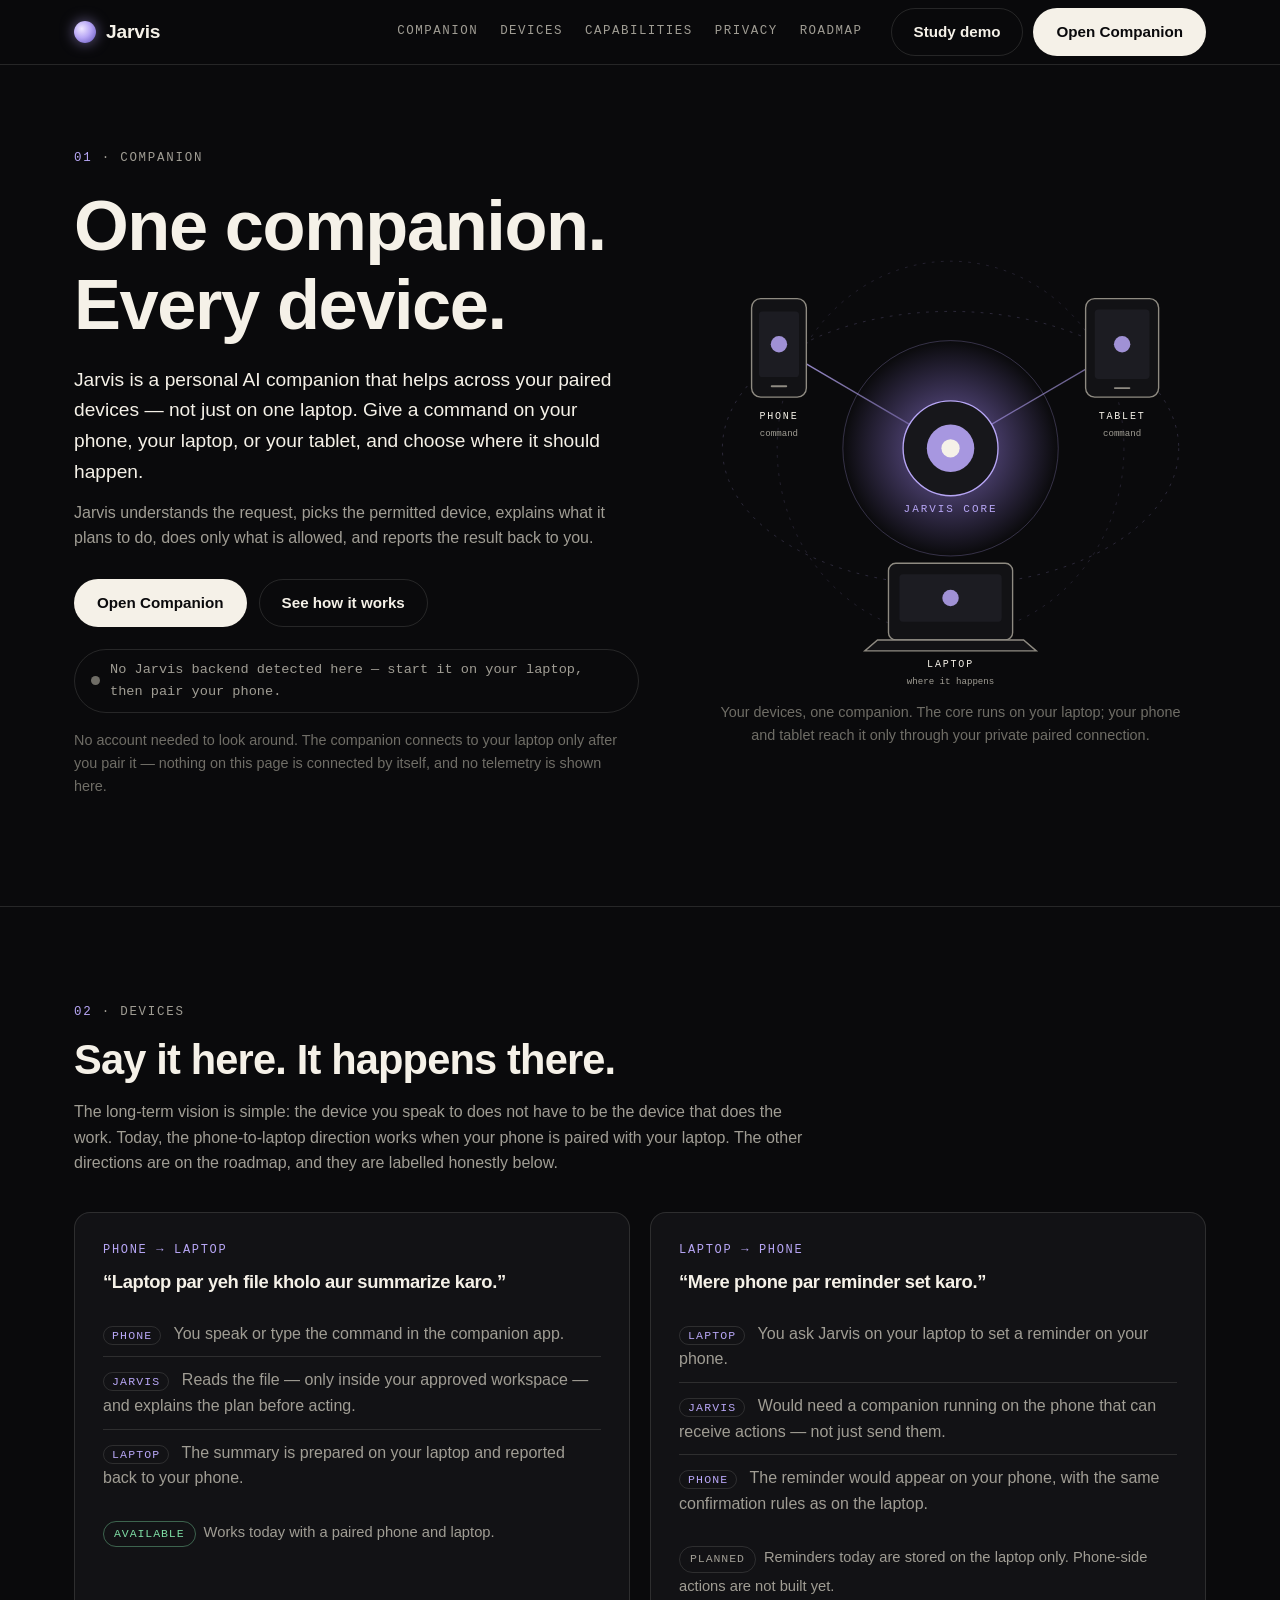
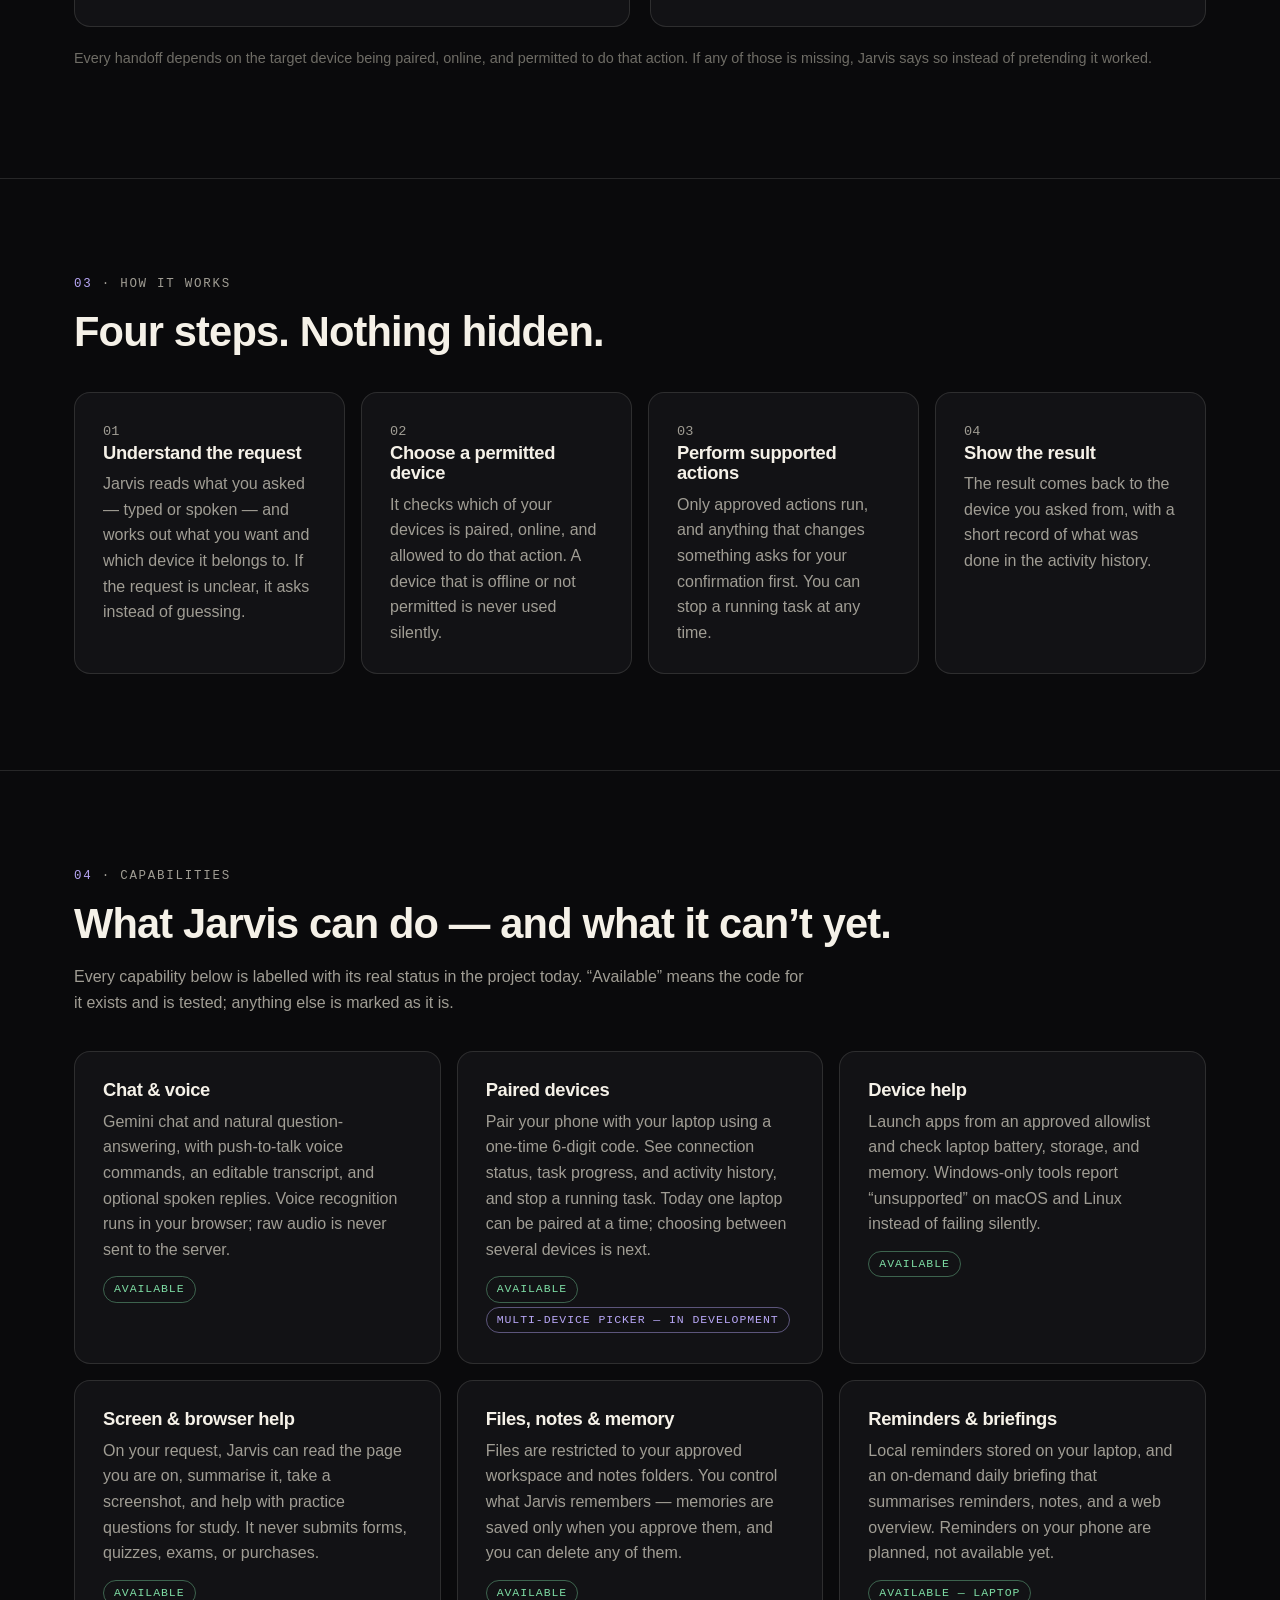
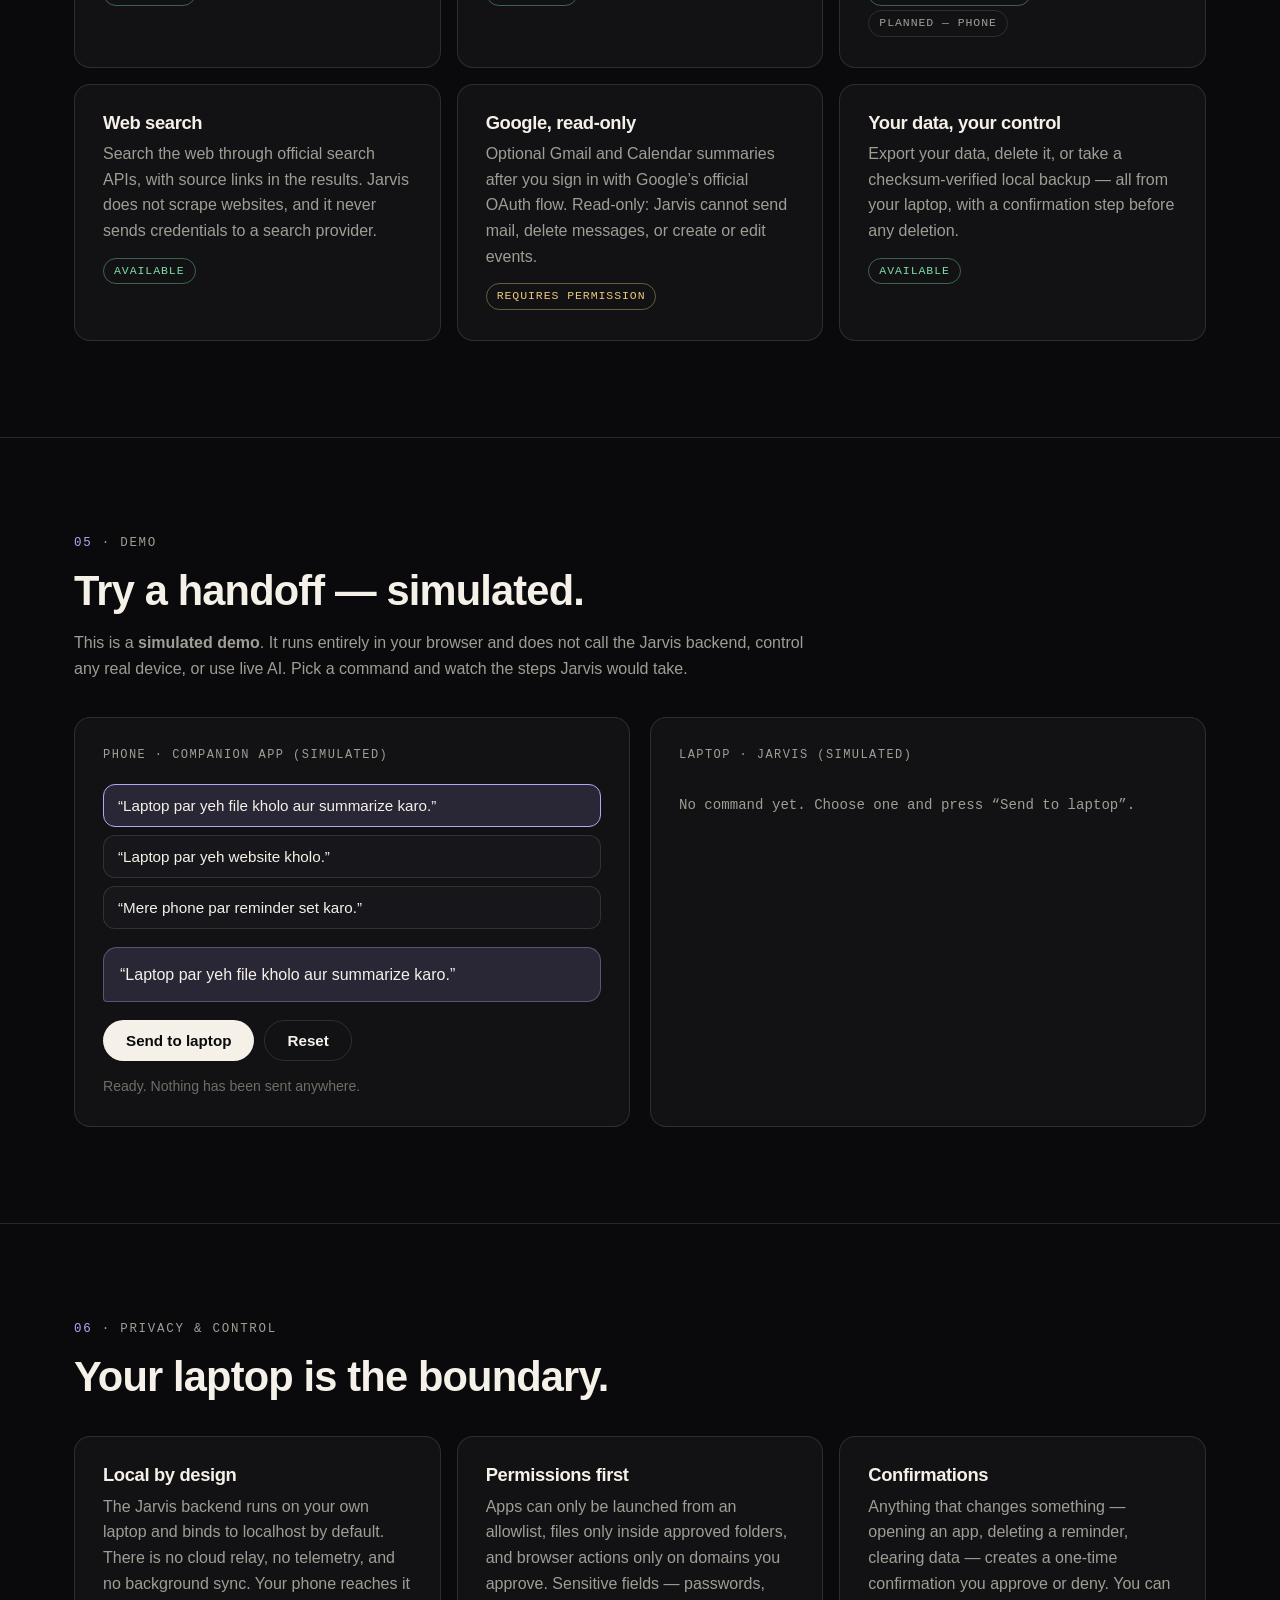
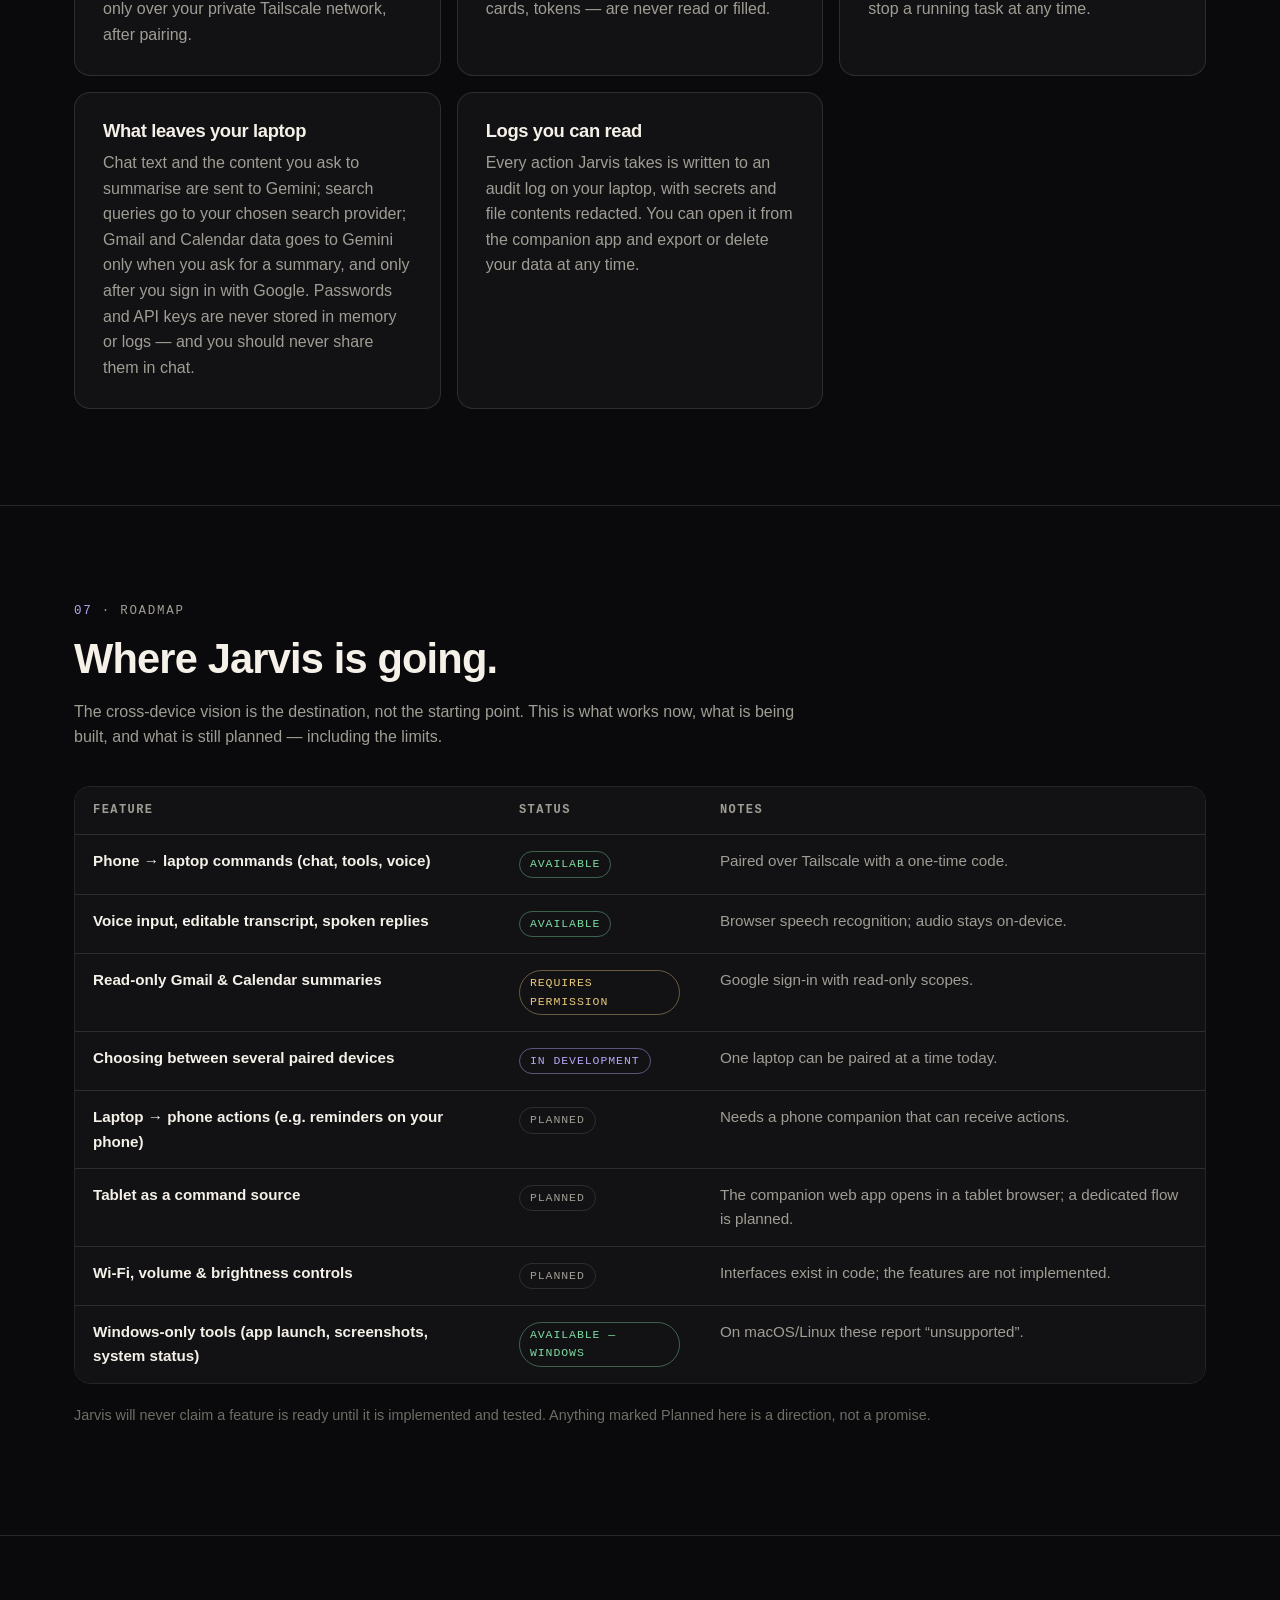
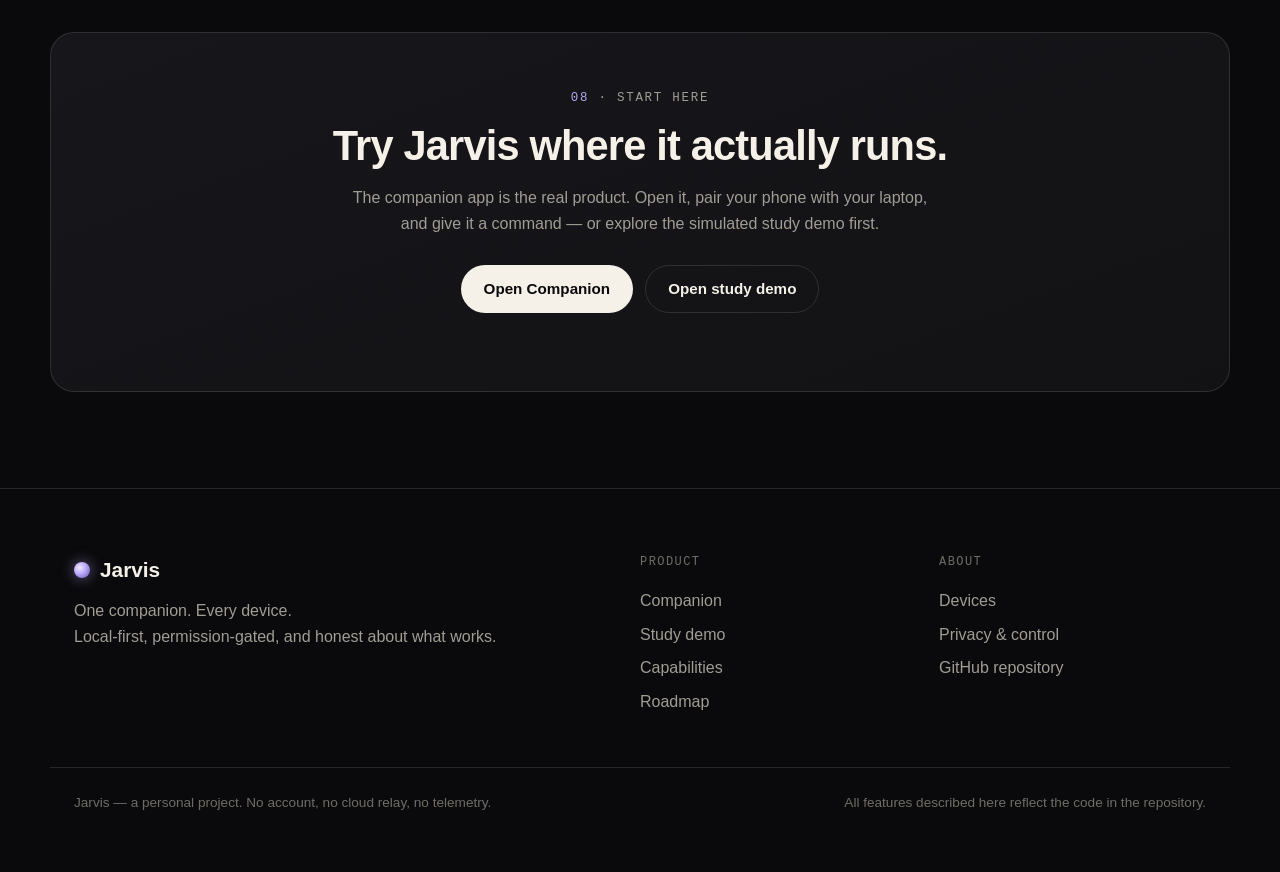
==== landing/index.html @ bfa3d325 "feat: Jarvis cross-device vision landing page" ====
<!DOCTYPE html>
<html lang="en">
<head>
  <meta charset="UTF-8">
  <meta name="viewport" content="width=device-width, initial-scale=1.0">
  <meta name="description" content="Jarvis is a personal AI companion that helps across your paired devices — give a command on one device and choose where it should happen. Local-first, permission-gated, and honest about what works today.">
  <meta name="theme-color" content="#0a0a0c">
  <title>Jarvis — One companion. Every device.</title>
  <link rel="stylesheet" href="landing.css">
</head>
<body>
  <a class="skip-link" href="#companion">Skip to content</a>

  <!-- 01 · Header -->
  <header class="site-header">
    <div class="wrap header-inner">
      <a class="wordmark" href="#companion" aria-label="Jarvis — home">
        <span class="orb" aria-hidden="true"></span>
        <span class="wordmark-text">Jarvis</span>
      </a>
      <nav class="site-nav" aria-label="Main navigation">
        <a href="#companion">Companion</a>
        <a href="#devices">Devices</a>
        <a href="#capabilities">Capabilities</a>
        <a href="#privacy">Privacy</a>
        <a href="#roadmap">Roadmap</a>
      </nav>
      <div class="header-actions">
        <a class="btn btn-ghost" href="/demo/">Study demo</a>
        <a class="btn btn-primary" href="/">Open Companion</a>
      </div>
    </div>
  </header>

  <main>
    <!-- 02 · Hero -->
    <section class="hero" id="companion">
      <div class="wrap hero-grid">
        <div class="hero-copy">
          <p class="eyebrow"><span class="eyebrow-num">01</span> · Companion</p>
          <h1>One companion.<br>Every device.</h1>
          <p class="lede">Jarvis is a personal AI companion that helps across your paired
            devices — not just on one laptop. Give a command on your phone, your
            laptop, or your tablet, and choose where it should happen.</p>
          <p class="lede-secondary">Jarvis understands the request, picks the permitted
            device, explains what it plans to do, does only what is allowed, and
            reports the result back to you.</p>
          <div class="hero-ctas">
            <a class="btn btn-primary" href="/">Open Companion</a>
            <a class="btn btn-ghost" href="#how">See how it works</a>
          </div>
          <div class="hero-status" role="status">
            <span class="status-dot" id="backend-dot" aria-hidden="true"></span>
            <span id="backend-status-text">Checking for a local Jarvis backend on this device…</span>
          </div>
          <p class="hero-note">No account needed to look around. The companion connects to
            your laptop only after you pair it — nothing on this page is connected
            by itself, and no telemetry is shown here.</p>
        </div>

        <div class="hero-visual" aria-label="Illustration: a luminous Jarvis core connected to a phone, a laptop and a tablet">
          <!-- Original SVG artwork: orbital network motif, drawn for Jarvis. -->
          <svg class="orbit-art" viewBox="0 0 560 520" role="img" aria-labelledby="orbit-title orbit-desc">
            <title id="orbit-title">Jarvis core connected to your devices</title>
            <desc id="orbit-desc">A glowing core in the centre, linked by orbital rings to a phone on the left, a laptop at the bottom, and a tablet on the right.</desc>
            <defs>
              <radialGradient id="coreGlow" cx="50%" cy="50%" r="50%">
                <stop offset="0%" stop-color="#d9ccff" stop-opacity="0.9"/>
                <stop offset="45%" stop-color="#a78bfa" stop-opacity="0.35"/>
                <stop offset="100%" stop-color="#a78bfa" stop-opacity="0"/>
              </radialGradient>
              <linearGradient id="linkGrad" x1="0" y1="0" x2="1" y2="1">
                <stop offset="0%" stop-color="#b7a6f5" stop-opacity="0.9"/>
                <stop offset="100%" stop-color="#b7a6f5" stop-opacity="0.25"/>
              </linearGradient>
            </defs>

            <!-- orbital rings -->
            <ellipse class="orbit-ring" cx="280" cy="260" rx="250" ry="150" fill="none" stroke="#b7a6f5" stroke-opacity="0.22" stroke-dasharray="3 7"/>
            <ellipse class="orbit-ring orbit-ring-2" cx="280" cy="260" rx="190" ry="205" fill="none" stroke="#b7a6f5" stroke-opacity="0.16" stroke-dasharray="3 7"/>
            <circle class="orbit-ring" cx="280" cy="260" r="118" fill="none" stroke="#b7a6f5" stroke-opacity="0.28"/>

            <!-- links: core to devices -->
            <line x1="280" y1="260" x2="92" y2="150" stroke="url(#linkGrad)" stroke-width="1.5"/>
            <line x1="280" y1="260" x2="468" y2="150" stroke="url(#linkGrad)" stroke-width="1.5"/>
            <line x1="280" y1="260" x2="280" y2="428" stroke="url(#linkGrad)" stroke-width="1.5"/>

            <!-- core -->
            <circle cx="280" cy="260" r="118" fill="url(#coreGlow)"/>
            <circle class="core-pulse" cx="280" cy="260" r="52" fill="#17171b" stroke="#b7a6f5" stroke-width="1.5"/>
            <circle cx="280" cy="260" r="26" fill="#b7a6f5" opacity="0.9"/>
            <circle cx="280" cy="260" r="10" fill="#f5f1e8"/>
            <text x="280" y="330" text-anchor="middle" class="art-label art-label-core">JARVIS CORE</text>

            <!-- phone node -->
            <g class="device-node">
              <rect x="62" y="96" width="60" height="108" rx="10" fill="#121215" stroke="#8f8b82" stroke-width="1.5"/>
              <rect x="70" y="110" width="44" height="72" rx="4" fill="#1c1c22"/>
              <line x1="84" y1="192" x2="100" y2="192" stroke="#8f8b82" stroke-width="2" stroke-linecap="round"/>
              <circle cx="92" cy="146" r="9" fill="#b7a6f5" opacity="0.85"/>
              <text x="92" y="228" text-anchor="middle" class="art-label">PHONE</text>
              <text x="92" y="246" text-anchor="middle" class="art-sub">command</text>
            </g>

            <!-- tablet node -->
            <g class="device-node">
              <rect x="428" y="96" width="80" height="108" rx="10" fill="#121215" stroke="#8f8b82" stroke-width="1.5"/>
              <rect x="438" y="108" width="60" height="76" rx="4" fill="#1c1c22"/>
              <line x1="460" y1="194" x2="476" y2="194" stroke="#8f8b82" stroke-width="2" stroke-linecap="round"/>
              <circle cx="468" cy="146" r="9" fill="#b7a6f5" opacity="0.85"/>
              <text x="468" y="228" text-anchor="middle" class="art-label">TABLET</text>
              <text x="468" y="246" text-anchor="middle" class="art-sub">command</text>
            </g>

            <!-- laptop node -->
            <g class="device-node">
              <rect x="212" y="386" width="136" height="84" rx="8" fill="#121215" stroke="#8f8b82" stroke-width="1.5"/>
              <rect x="224" y="398" width="112" height="52" rx="4" fill="#1c1c22"/>
              <path d="M200 470 h160 l14 12 H186 Z" fill="#121215" stroke="#8f8b82" stroke-width="1.5"/>
              <circle cx="280" cy="424" r="9" fill="#b7a6f5" opacity="0.85"/>
              <text x="280" y="500" text-anchor="middle" class="art-label">LAPTOP</text>
              <text x="280" y="518" text-anchor="middle" class="art-sub">where it happens</text>
            </g>
          </svg>
          <p class="visual-caption">Your devices, one companion. The core runs on your laptop;
            your phone and tablet reach it only through your private paired connection.</p>
        </div>
      </div>
    </section>

    <!-- 03 · Device handoff -->
    <section class="section" id="devices">
      <div class="wrap">
        <p class="eyebrow reveal"><span class="eyebrow-num">02</span> · Devices</p>
        <h2 class="reveal">Say it here. It happens there.</h2>
        <p class="section-intro reveal">The long-term vision is simple: the device you speak to
          does not have to be the device that does the work. Today, the phone-to-laptop
          direction works when your phone is paired with your laptop. The other
          directions are on the roadmap, and they are labelled honestly below.</p>

        <div class="handoff-grid">
          <article class="card handoff-card reveal">
            <p class="card-kicker">Phone → Laptop</p>
            <h3>“Laptop par yeh file kholo aur summarize karo.”</h3>
            <ol class="handoff-steps">
              <li><span class="step-device">Phone</span> You speak or type the command in the companion app.</li>
              <li><span class="step-device">Jarvis</span> Reads the file — only inside your approved workspace — and explains the plan before acting.</li>
              <li><span class="step-device">Laptop</span> The summary is prepared on your laptop and reported back to your phone.</li>
            </ol>
            <p class="status-line"><span class="badge badge-available">Available</span> Works today with a paired phone and laptop.</p>
          </article>

          <article class="card handoff-card reveal">
            <p class="card-kicker">Laptop → Phone</p>
            <h3>“Mere phone par reminder set karo.”</h3>
            <ol class="handoff-steps">
              <li><span class="step-device">Laptop</span> You ask Jarvis on your laptop to set a reminder on your phone.</li>
              <li><span class="step-device">Jarvis</span> Would need a companion running on the phone that can receive actions — not just send them.</li>
              <li><span class="step-device">Phone</span> The reminder would appear on your phone, with the same confirmation rules as on the laptop.</li>
            </ol>
            <p class="status-line"><span class="badge badge-planned">Planned</span> Reminders today are stored on the laptop only. Phone-side actions are not built yet.</p>
          </article>
        </div>

        <p class="fine-print reveal">Every handoff depends on the target device being paired,
          online, and permitted to do that action. If any of those is missing, Jarvis says
          so instead of pretending it worked.</p>
      </div>
    </section>

    <!-- 04 · How Jarvis works -->
    <section class="section" id="how">
      <div class="wrap">
        <p class="eyebrow reveal"><span class="eyebrow-num">03</span> · How it works</p>
        <h2 class="reveal">Four steps. Nothing hidden.</h2>
        <div class="steps-grid">
          <article class="card step-card reveal">
            <p class="step-num">01</p>
            <h3>Understand the request</h3>
            <p>Jarvis reads what you asked — typed or spoken — and works out what you want
              and which device it belongs to. If the request is unclear, it asks instead of guessing.</p>
          </article>
          <article class="card step-card reveal">
            <p class="step-num">02</p>
            <h3>Choose a permitted device</h3>
            <p>It checks which of your devices is paired, online, and allowed to do that
              action. A device that is offline or not permitted is never used silently.</p>
          </article>
          <article class="card step-card reveal">
            <p class="step-num">03</p>
            <h3>Perform supported actions</h3>
            <p>Only approved actions run, and anything that changes something asks for your
              confirmation first. You can stop a running task at any time.</p>
          </article>
          <article class="card step-card reveal">
            <p class="step-num">04</p>
            <h3>Show the result</h3>
            <p>The result comes back to the device you asked from, with a short record of
              what was done in the activity history.</p>
          </article>
        </div>
      </div>
    </section>

    <!-- 05 · Capabilities -->
    <section class="section" id="capabilities">
      <div class="wrap">
        <p class="eyebrow reveal"><span class="eyebrow-num">04</span> · Capabilities</p>
        <h2 class="reveal">What Jarvis can do — and what it can’t yet.</h2>
        <p class="section-intro reveal">Every capability below is labelled with its real status in
          the project today. “Available” means the code for it exists and is tested;
          anything else is marked as it is.</p>

        <div class="caps-grid">
          <article class="card cap-card reveal">
            <h3>Chat &amp; voice</h3>
            <p>Gemini chat and natural question-answering, with push-to-talk voice commands,
              an editable transcript, and optional spoken replies. Voice recognition runs
              in your browser; raw audio is never sent to the server.</p>
            <p><span class="badge badge-available">Available</span></p>
          </article>

          <article class="card cap-card reveal">
            <h3>Paired devices</h3>
            <p>Pair your phone with your laptop using a one-time 6-digit code. See connection
              status, task progress, and activity history, and stop a running task. Today
              one laptop can be paired at a time; choosing between several devices is next.</p>
            <p><span class="badge badge-available">Available</span> <span class="badge badge-indev">Multi-device picker — In development</span></p>
          </article>

          <article class="card cap-card reveal">
            <h3>Device help</h3>
            <p>Launch apps from an approved allowlist and check laptop battery, storage, and
              memory. Windows-only tools report “unsupported” on macOS and Linux instead of failing silently.</p>
            <p><span class="badge badge-available">Available</span></p>
          </article>

          <article class="card cap-card reveal">
            <h3>Screen &amp; browser help</h3>
            <p>On your request, Jarvis can read the page you are on, summarise it, take a
              screenshot, and help with practice questions for study. It never submits forms,
              quizzes, exams, or purchases.</p>
            <p><span class="badge badge-available">Available</span></p>
          </article>

          <article class="card cap-card reveal">
            <h3>Files, notes &amp; memory</h3>
            <p>Files are restricted to your approved workspace and notes folders. You control
              what Jarvis remembers — memories are saved only when you approve them, and you
              can delete any of them.</p>
            <p><span class="badge badge-available">Available</span></p>
          </article>

          <article class="card cap-card reveal">
            <h3>Reminders &amp; briefings</h3>
            <p>Local reminders stored on your laptop, and an on-demand daily briefing that
              summarises reminders, notes, and a web overview. Reminders on your phone are
              planned, not available yet.</p>
            <p><span class="badge badge-available">Available — laptop</span> <span class="badge badge-planned">Planned — phone</span></p>
          </article>

          <article class="card cap-card reveal">
            <h3>Web search</h3>
            <p>Search the web through official search APIs, with source links in the results.
              Jarvis does not scrape websites, and it never sends credentials to a search provider.</p>
            <p><span class="badge badge-available">Available</span></p>
          </article>

          <article class="card cap-card reveal">
            <h3>Google, read-only</h3>
            <p>Optional Gmail and Calendar summaries after you sign in with Google’s official
              OAuth flow. Read-only: Jarvis cannot send mail, delete messages, or create or
              edit events.</p>
            <p><span class="badge badge-permission">Requires permission</span></p>
          </article>

          <article class="card cap-card reveal">
            <h3>Your data, your control</h3>
            <p>Export your data, delete it, or take a checksum-verified local backup — all
              from your laptop, with a confirmation step before any deletion.</p>
            <p><span class="badge badge-available">Available</span></p>
          </article>
        </div>
      </div>
    </section>

    <!-- 06 · Interactive demo (simulated) -->
    <section class="section" id="demo">
      <div class="wrap">
        <p class="eyebrow reveal"><span class="eyebrow-num">05</span> · Demo</p>
        <h2 class="reveal">Try a handoff — simulated.</h2>
        <p class="section-intro reveal">This is a <strong>simulated demo</strong>. It runs
          entirely in your browser and does not call the Jarvis backend, control any real
          device, or use live AI. Pick a command and watch the steps Jarvis would take.</p>

        <div class="demo-grid">
          <div class="demo-phone card reveal">
            <p class="demo-device-label">Phone · Companion app (simulated)</p>
            <div class="demo-chips" role="group" aria-label="Choose a command">
              <button class="chip-btn is-active" data-demo="file">“Laptop par yeh file kholo aur summarize karo.”</button>
              <button class="chip-btn" data-demo="website">“Laptop par yeh website kholo.”</button>
              <button class="chip-btn" data-demo="reminder">“Mere phone par reminder set karo.”</button>
            </div>
            <div class="demo-bubble" id="demo-command">“Laptop par yeh file kholo aur summarize karo.”</div>
            <div class="demo-actions">
              <button class="btn btn-primary" id="demo-run">Send to laptop</button>
              <button class="btn btn-ghost" id="demo-reset">Reset</button>
            </div>
            <p class="demo-note" id="demo-note">Ready. Nothing has been sent anywhere.</p>
          </div>

          <div class="demo-laptop card reveal">
            <p class="demo-device-label">Laptop · Jarvis (simulated)</p>
            <ol class="demo-log" id="demo-log" aria-live="polite">
              <li class="demo-log-empty">No command yet. Choose one and press “Send to laptop”.</li>
            </ol>
            <p class="demo-result" id="demo-result" hidden></p>
          </div>
        </div>
      </div>
    </section>

    <!-- 07 · Privacy and control -->
    <section class="section" id="privacy">
      <div class="wrap">
        <p class="eyebrow reveal"><span class="eyebrow-num">06</span> · Privacy &amp; control</p>
        <h2 class="reveal">Your laptop is the boundary.</h2>
        <div class="privacy-grid">
          <article class="card reveal">
            <h3>Local by design</h3>
            <p>The Jarvis backend runs on your own laptop and binds to localhost by default.
              There is no cloud relay, no telemetry, and no background sync. Your phone
              reaches it only over your private Tailscale network, after pairing.</p>
          </article>
          <article class="card reveal">
            <h3>Permissions first</h3>
            <p>Apps can only be launched from an allowlist, files only inside approved
              folders, and browser actions only on domains you approve. Sensitive fields —
              passwords, cards, tokens — are never read or filled.</p>
          </article>
          <article class="card reveal">
            <h3>Confirmations</h3>
            <p>Anything that changes something — opening an app, deleting a reminder,
              clearing data — creates a one-time confirmation you approve or deny. You can
              stop a running task at any time.</p>
          </article>
          <article class="card reveal">
            <h3>What leaves your laptop</h3>
            <p>Chat text and the content you ask to summarise are sent to Gemini; search
              queries go to your chosen search provider; Gmail and Calendar data goes to
              Gemini only when you ask for a summary, and only after you sign in with
              Google. Passwords and API keys are never stored in memory or logs — and you
              should never share them in chat.</p>
          </article>
          <article class="card reveal">
            <h3>Logs you can read</h3>
            <p>Every action Jarvis takes is written to an audit log on your laptop, with
              secrets and file contents redacted. You can open it from the companion app
              and export or delete your data at any time.</p>
          </article>
        </div>
      </div>
    </section>

    <!-- 08 · Roadmap -->
    <section class="section" id="roadmap">
      <div class="wrap">
        <p class="eyebrow reveal"><span class="eyebrow-num">07</span> · Roadmap</p>
        <h2 class="reveal">Where Jarvis is going.</h2>
        <p class="section-intro reveal">The cross-device vision is the destination, not the
          starting point. This is what works now, what is being built, and what is still
          planned — including the limits.</p>
        <div class="roadmap-table-wrap reveal">
          <table class="roadmap-table">
            <thead>
              <tr><th scope="col">Feature</th><th scope="col">Status</th><th scope="col">Notes</th></tr>
            </thead>
            <tbody>
              <tr><td>Phone → laptop commands (chat, tools, voice)</td><td><span class="badge badge-available">Available</span></td><td>Paired over Tailscale with a one-time code.</td></tr>
              <tr><td>Voice input, editable transcript, spoken replies</td><td><span class="badge badge-available">Available</span></td><td>Browser speech recognition; audio stays on-device.</td></tr>
              <tr><td>Read-only Gmail &amp; Calendar summaries</td><td><span class="badge badge-permission">Requires permission</span></td><td>Google sign-in with read-only scopes.</td></tr>
              <tr><td>Choosing between several paired devices</td><td><span class="badge badge-indev">In development</span></td><td>One laptop can be paired at a time today.</td></tr>
              <tr><td>Laptop → phone actions (e.g. reminders on your phone)</td><td><span class="badge badge-planned">Planned</span></td><td>Needs a phone companion that can receive actions.</td></tr>
              <tr><td>Tablet as a command source</td><td><span class="badge badge-planned">Planned</span></td><td>The companion web app opens in a tablet browser; a dedicated flow is planned.</td></tr>
              <tr><td>Wi-Fi, volume &amp; brightness controls</td><td><span class="badge badge-planned">Planned</span></td><td>Interfaces exist in code; the features are not implemented.</td></tr>
              <tr><td>Windows-only tools (app launch, screenshots, system status)</td><td><span class="badge badge-available">Available — Windows</span></td><td>On macOS/Linux these report “unsupported”.</td></tr>
            </tbody>
          </table>
        </div>
        <p class="fine-print reveal">Jarvis will never claim a feature is ready until it is
          implemented and tested. Anything marked Planned here is a direction, not a promise.</p>
      </div>
    </section>

    <!-- 09 · Final CTA + footer -->
    <section class="section cta-section">
      <div class="wrap cta-box reveal">
        <p class="eyebrow"><span class="eyebrow-num">08</span> · Start here</p>
        <h2>Try Jarvis where it actually runs.</h2>
        <p>The companion app is the real product. Open it, pair your phone with your
          laptop, and give it a command — or explore the simulated study demo first.</p>
        <div class="hero-ctas">
          <a class="btn btn-primary" href="/">Open Companion</a>
          <a class="btn btn-ghost" href="/demo/">Open study demo</a>
        </div>
      </div>
    </section>
  </main>

  <footer class="site-footer">
    <div class="wrap footer-grid">
      <div>
        <p class="footer-wordmark"><span class="orb orb-small" aria-hidden="true"></span> Jarvis</p>
        <p class="footer-tag">One companion. Every device.<br>Local-first, permission-gated, and honest about what works.</p>
      </div>
      <nav aria-label="Footer">
        <p class="footer-col-title">Product</p>
        <a href="/">Companion</a>
        <a href="/demo/">Study demo</a>
        <a href="#capabilities">Capabilities</a>
        <a href="#roadmap">Roadmap</a>
      </nav>
      <nav aria-label="Footer, about">
        <p class="footer-col-title">About</p>
        <a href="#devices">Devices</a>
        <a href="#privacy">Privacy &amp; control</a>
        <a href="https://github.com/Kshaurya-07/Jarvis">GitHub repository</a>
      </nav>
    </div>
    <div class="wrap footer-bottom">
      <p>Jarvis — a personal project. No account, no cloud relay, no telemetry.</p>
      <p>All features described here reflect the code in the repository.</p>
    </div>
  </footer>

  <script src="landing.js"></script>
</body>
</html>
---- landing/landing.css ----
/* Jarvis landing page — original design.
   Near-black surfaces, warm off-white text, muted grey, one lilac accent.
   No external fonts, no images, no canvas. All artwork is inline SVG. */

:root {
  --bg: #0a0a0c;
  --surface: #121215;
  --surface-2: #17171b;
  --line: rgba(245, 241, 232, 0.12);
  --text: #f5f1e8;
  --muted: #a09d94;
  --faint: #6f6d66;
  --accent: #b7a6f5;
  --accent-soft: rgba(183, 166, 245, 0.14);
  --cream: #f5f1e8;
  --ok: #7ddba3;
  --warn: #e8c87a;
  --radius: 16px;
  --wrap: 1180px;
  --font-sans: -apple-system, BlinkMacSystemFont, "Segoe UI", Roboto, "Helvetica Neue", Arial, sans-serif;
  --font-mono: ui-monospace, "SF Mono", SFMono-Regular, Menlo, Consolas, monospace;
}

* { box-sizing: border-box; margin: 0; padding: 0; }

html { scroll-behavior: smooth; }

body {
  font-family: var(--font-sans);
  background: var(--bg);
  color: var(--text);
  line-height: 1.6;
  -webkit-font-smoothing: antialiased;
  overflow-x: hidden;
}

.wrap { max-width: var(--wrap); margin: 0 auto; padding: 0 24px; }

a { color: inherit; }
a:focus-visible, button:focus-visible { outline: 2px solid var(--accent); outline-offset: 3px; }

.skip-link {
  position: absolute; left: -9999px; top: 0;
  background: var(--cream); color: #0a0a0c; padding: 8px 16px; z-index: 100;
}
.skip-link:focus { left: 16px; top: 16px; }

/* ---------- Typography ---------- */
h1, h2, h3 { line-height: 1.12; letter-spacing: -0.02em; font-weight: 650; }
h1 { font-size: clamp(2.6rem, 6vw, 4.4rem); margin: 18px 0 20px; }
h2 { font-size: clamp(1.8rem, 3.6vw, 2.6rem); margin: 14px 0 16px; }
h3 { font-size: 1.15rem; margin-bottom: 8px; }
p { margin-bottom: 12px; }

.eyebrow {
  font-family: var(--font-mono);
  font-size: 0.78rem;
  letter-spacing: 0.14em;
  text-transform: uppercase;
  color: var(--muted);
  margin-bottom: 0;
}
.eyebrow-num { color: var(--accent); }

.lede { font-size: 1.2rem; color: var(--text); max-width: 34rem; }
.lede-secondary { color: var(--muted); max-width: 34rem; }
.section-intro { color: var(--muted); max-width: 46rem; }
.fine-print { color: var(--faint); font-size: 0.9rem; margin-top: 20px; }

/* ---------- Header ---------- */
.site-header {
  position: sticky; top: 0; z-index: 50;
  background: rgba(10, 10, 12, 0.86);
  backdrop-filter: blur(10px);
  border-bottom: 1px solid var(--line);
}
.header-inner {
  display: flex; align-items: center; gap: 28px;
  min-height: 64px;
}
.wordmark { display: flex; align-items: center; gap: 10px; text-decoration: none; font-weight: 700; font-size: 1.2rem; letter-spacing: -0.01em; }
.orb {
  width: 22px; height: 22px; border-radius: 50%;
  background: radial-gradient(circle at 35% 35%, #efe7ff 0%, var(--accent) 45%, #5d4fb8 100%);
  box-shadow: 0 0 14px rgba(183, 166, 245, 0.55);
  flex: none;
}
.orb-small { width: 16px; height: 16px; }
.site-nav { display: flex; gap: 22px; margin-left: auto; }
.site-nav a {
  font-family: var(--font-mono);
  font-size: 0.78rem; letter-spacing: 0.12em; text-transform: uppercase;
  color: var(--muted); text-decoration: none;
}
.site-nav a:hover { color: var(--text); }
.header-actions { display: flex; gap: 10px; align-items: center; }

/* ---------- Buttons ---------- */
.btn {
  display: inline-flex; align-items: center; justify-content: center; gap: 8px;
  font-family: var(--font-sans); font-weight: 600; font-size: 0.95rem;
  padding: 11px 22px; border-radius: 999px; text-decoration: none;
  border: 1px solid transparent; cursor: pointer;
  transition: transform 0.15s ease, background 0.15s ease, border-color 0.15s ease;
}
.btn:hover { transform: translateY(-1px); }
.btn-primary { background: var(--cream); color: #0a0a0c; }
.btn-primary:hover { background: #fff; }
.btn-ghost { background: transparent; color: var(--text); border-color: var(--line); }
.btn-ghost:hover { border-color: var(--muted); }

/* ---------- Sections ---------- */
.section { padding: 96px 0; border-top: 1px solid var(--line); }
.hero { padding: 84px 0 96px; }
.hero-grid { display: grid; grid-template-columns: 1.05fr 0.95fr; gap: 56px; align-items: center; }
.hero-ctas { display: flex; gap: 12px; flex-wrap: wrap; margin: 28px 0 22px; }
.hero-status {
  display: flex; align-items: center; gap: 10px;
  font-family: var(--font-mono); font-size: 0.85rem; color: var(--muted);
  border: 1px solid var(--line); border-radius: 999px;
  padding: 9px 16px; width: fit-content; max-width: 100%;
}
.status-dot { width: 9px; height: 9px; border-radius: 50%; background: var(--warn); flex: none; }
.status-dot.ok { background: var(--ok); }
.status-dot.off { background: var(--faint); }
.hero-note { color: var(--faint); font-size: 0.9rem; max-width: 34rem; margin-top: 16px; }

/* ---------- Hero artwork ---------- */
.hero-visual { text-align: center; }
.orbit-art { width: 100%; max-width: 560px; height: auto; }
.art-label {
  font-family: var(--font-mono); font-size: 11px; letter-spacing: 0.18em;
  fill: var(--text);
}
.art-label-core { font-size: 12px; fill: var(--accent); }
.art-sub { font-family: var(--font-mono); font-size: 10px; fill: var(--muted); }
.visual-caption { color: var(--faint); font-size: 0.9rem; max-width: 30rem; margin: 8px auto 0; }

.core-pulse { animation: core-breathe 4s ease-in-out infinite; transform-origin: 280px 260px; }
@keyframes core-breathe {
  0%, 100% { transform: scale(1); opacity: 1; }
  50% { transform: scale(1.06); opacity: 0.85; }
}
.device-node { animation: node-float 6s ease-in-out infinite; }
.device-node:nth-of-type(2) { animation-delay: -2s; }
.device-node:nth-of-type(3) { animation-delay: -4s; }
@keyframes node-float {
  0%, 100% { transform: translateY(0); }
  50% { transform: translateY(-5px); }
}
.orbit-ring { animation: ring-spin 90s linear infinite; transform-origin: 280px 260px; }
.orbit-ring-2 { animation-direction: reverse; animation-duration: 120s; }
@keyframes ring-spin { to { transform: rotate(360deg); } }

/* ---------- Cards ---------- */
.card {
  background: var(--surface);
  border: 1px solid var(--line);
  border-radius: var(--radius);
  padding: 28px;
}
.card-kicker {
  font-family: var(--font-mono); font-size: 0.75rem; letter-spacing: 0.14em;
  text-transform: uppercase; color: var(--accent); margin-bottom: 12px;
}
.handoff-grid { display: grid; grid-template-columns: 1fr 1fr; gap: 20px; margin-top: 36px; }
.handoff-steps { list-style: none; margin: 18px 0; }
.handoff-steps li { padding: 10px 0 10px 0; border-top: 1px solid var(--line); color: var(--muted); }
.handoff-steps li:first-child { border-top: none; }
.step-device {
  font-family: var(--font-mono); font-size: 0.72rem; letter-spacing: 0.1em;
  text-transform: uppercase; color: var(--accent);
  border: 1px solid var(--line); border-radius: 999px; padding: 2px 8px; margin-right: 8px;
  white-space: nowrap;
}
.status-line { margin-bottom: 0; color: var(--muted); font-size: 0.92rem; }

.steps-grid { display: grid; grid-template-columns: repeat(4, 1fr); gap: 16px; margin-top: 36px; }
.step-card p { color: var(--muted); margin-bottom: 0; }
.step-num { font-family: var(--font-mono); font-size: 0.85rem; color: var(--accent); margin-bottom: 14px; }

.caps-grid { display: grid; grid-template-columns: repeat(3, 1fr); gap: 16px; margin-top: 36px; }
.cap-card p { color: var(--muted); }
.cap-card p:last-child { margin-bottom: 0; }

/* ---------- Badges ---------- */
.badge {
  display: inline-block;
  font-family: var(--font-mono); font-size: 0.72rem; letter-spacing: 0.08em;
  text-transform: uppercase; border-radius: 999px; padding: 3px 10px;
  border: 1px solid var(--line); color: var(--muted); margin: 2px 4px 2px 0;
}
.badge-available { color: var(--ok); border-color: rgba(125, 219, 163, 0.4); }
.badge-permission { color: var(--warn); border-color: rgba(232, 200, 122, 0.4); }
.badge-indev { color: var(--accent); border-color: rgba(183, 166, 245, 0.45); }
.badge-planned { color: var(--muted); }

/* ---------- Demo ---------- */
.demo-grid { display: grid; grid-template-columns: 1fr 1fr; gap: 20px; margin-top: 36px; }
.demo-device-label {
  font-family: var(--font-mono); font-size: 0.75rem; letter-spacing: 0.12em;
  text-transform: uppercase; color: var(--muted); margin-bottom: 18px;
}
.demo-chips { display: flex; flex-direction: column; gap: 8px; }
.chip-btn {
  text-align: left; font-family: var(--font-sans); font-size: 0.95rem;
  background: var(--surface-2); color: var(--text);
  border: 1px solid var(--line); border-radius: 12px; padding: 12px 14px; cursor: pointer;
}
.chip-btn:hover { border-color: var(--muted); }
.chip-btn.is-active { border-color: var(--accent); background: var(--accent-soft); }
.demo-bubble {
  margin-top: 18px; background: var(--accent-soft); border: 1px solid rgba(183, 166, 245, 0.35);
  border-radius: 14px 14px 14px 4px; padding: 14px 16px; font-size: 1rem;
}
.demo-actions { display: flex; gap: 10px; margin-top: 18px; flex-wrap: wrap; }
.demo-note { color: var(--faint); font-size: 0.88rem; margin: 14px 0 0; }
.demo-log { list-style: none; min-height: 220px; }
.demo-log li {
  font-family: var(--font-mono); font-size: 0.88rem; color: var(--muted);
  padding: 10px 0; border-top: 1px solid var(--line);
}
.demo-log li:first-child { border-top: none; }
.demo-log li .log-time { color: var(--faint); margin-right: 10px; }
.demo-log li.done { color: var(--text); }
.demo-log li.warn { color: var(--warn); }
.demo-log-empty { color: var(--faint); }
.demo-result {
  margin: 16px 0 0; padding: 14px 16px; border-radius: 12px;
  background: var(--surface-2); border: 1px solid var(--line);
}
.demo-result strong { color: var(--accent); }

/* ---------- Privacy / roadmap ---------- */
.privacy-grid { display: grid; grid-template-columns: repeat(3, 1fr); gap: 16px; margin-top: 36px; }
.privacy-grid .card p { color: var(--muted); margin-bottom: 0; }
.privacy-grid .card:nth-child(4), .privacy-grid .card:nth-child(5) { grid-column: span 1; }
.roadmap-table-wrap { margin-top: 36px; overflow-x: auto; border: 1px solid var(--line); border-radius: var(--radius); }
.roadmap-table { width: 100%; border-collapse: collapse; background: var(--surface); font-size: 0.95rem; }
.roadmap-table th, .roadmap-table td { text-align: left; padding: 14px 18px; border-top: 1px solid var(--line); vertical-align: top; }
.roadmap-table thead th { border-top: none; font-family: var(--font-mono); font-size: 0.75rem; letter-spacing: 0.12em; text-transform: uppercase; color: var(--muted); }
.roadmap-table td:first-child { font-weight: 600; }
.roadmap-table td:last-child { color: var(--muted); }

/* ---------- CTA / footer ---------- */
.cta-section { border-top: 1px solid var(--line); }
.cta-box {
  background: linear-gradient(160deg, var(--surface-2), var(--surface));
  border: 1px solid var(--line); border-radius: 24px;
  padding: 56px 48px; text-align: center;
}
.cta-box p { max-width: 36rem; margin-left: auto; margin-right: auto; color: var(--muted); }
.cta-box .hero-ctas { justify-content: center; }
.site-footer { border-top: 1px solid var(--line); padding: 64px 0 40px; }
.footer-grid { display: grid; grid-template-columns: 2fr 1fr 1fr; gap: 32px; }
.footer-wordmark { font-size: 1.3rem; font-weight: 700; display: flex; align-items: center; gap: 10px; }
.footer-tag { color: var(--muted); margin-top: 12px; }
.footer-col-title {
  font-family: var(--font-mono); font-size: 0.75rem; letter-spacing: 0.12em;
  text-transform: uppercase; color: var(--faint); margin-bottom: 12px;
}
.site-footer nav a { display: block; color: var(--muted); text-decoration: none; padding: 4px 0; }
.site-footer nav a:hover { color: var(--text); }
.footer-bottom {
  display: flex; justify-content: space-between; gap: 16px; flex-wrap: wrap;
  border-top: 1px solid var(--line); margin-top: 48px; padding-top: 24px;
}
.footer-bottom p { color: var(--faint); font-size: 0.85rem; margin-bottom: 0; }

/* ---------- Scroll reveals (content visible without JS/animation) ---------- */
html.js .reveal { opacity: 0; transform: translateY(14px); filter: blur(3px); transition: opacity 0.6s ease, transform 0.6s ease, filter 0.6s ease; }
html.js .reveal.is-visible { opacity: 1; transform: translateY(0); filter: blur(0); }
html.js .reveal:nth-child(2) { transition-delay: 0.08s; }
html.js .reveal:nth-child(3) { transition-delay: 0.16s; }
html.js .reveal:nth-child(4) { transition-delay: 0.24s; }

/* ---------- Responsive ---------- */
@media (max-width: 1024px) {
  .hero-grid { grid-template-columns: 1fr; gap: 40px; }
  .hero-visual { order: -1; }
  .orbit-art { max-width: 460px; }
  .steps-grid { grid-template-columns: repeat(2, 1fr); }
  .caps-grid, .privacy-grid { grid-template-columns: repeat(2, 1fr); }
}
@media (max-width: 720px) {
  .section { padding: 64px 0; }
  .hero { padding: 48px 0 64px; }
  .site-nav { display: none; }
  .header-actions .btn-ghost { display: none; }
  .handoff-grid, .demo-grid, .steps-grid, .caps-grid, .privacy-grid { grid-template-columns: 1fr; }
  .cta-box { padding: 40px 24px; }
  .footer-grid { grid-template-columns: 1fr; }
  .demo-log { min-height: 160px; }
}

/* ---------- Reduced motion: everything readable, nothing moves ---------- */
@media (prefers-reduced-motion: reduce) {
  html { scroll-behavior: auto; }
  *, *::before, *::after { animation: none !important; transition: none !important; }
  html.js .reveal { opacity: 1; transform: none; filter: none; }
}
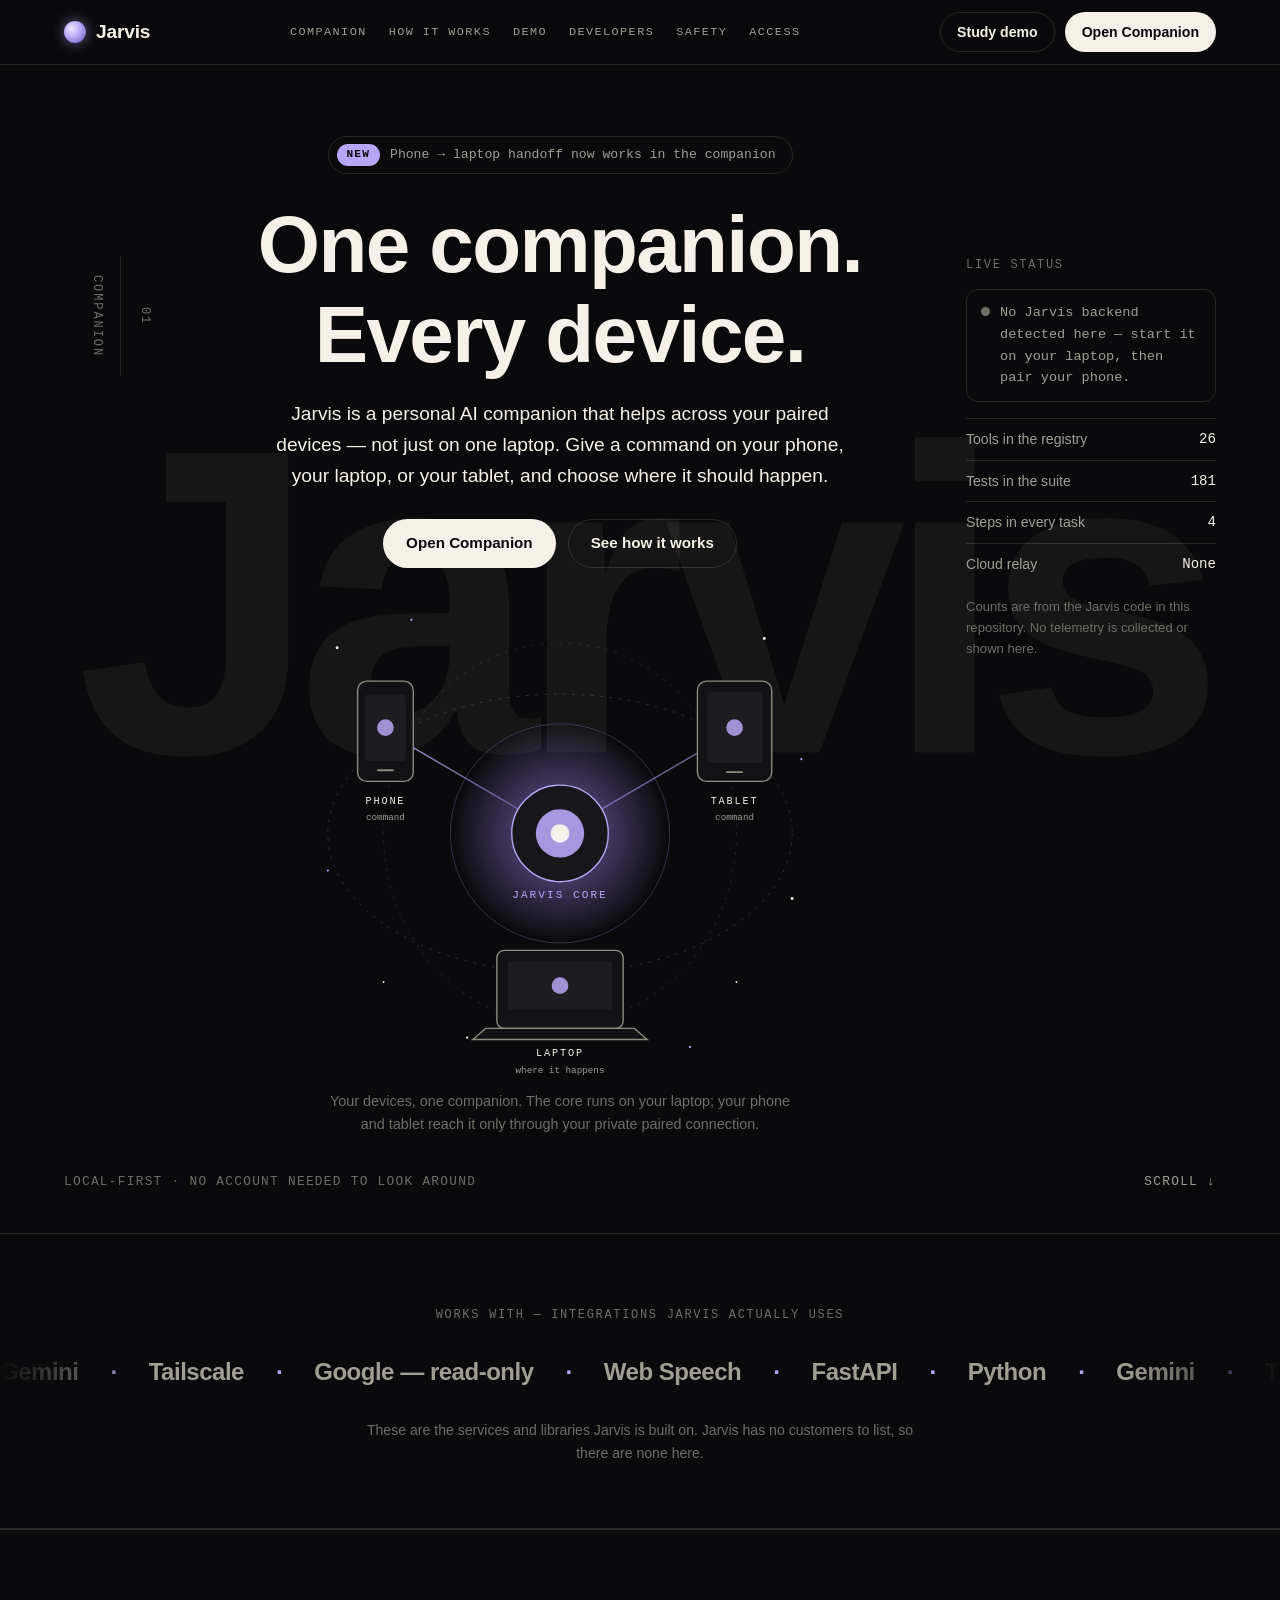
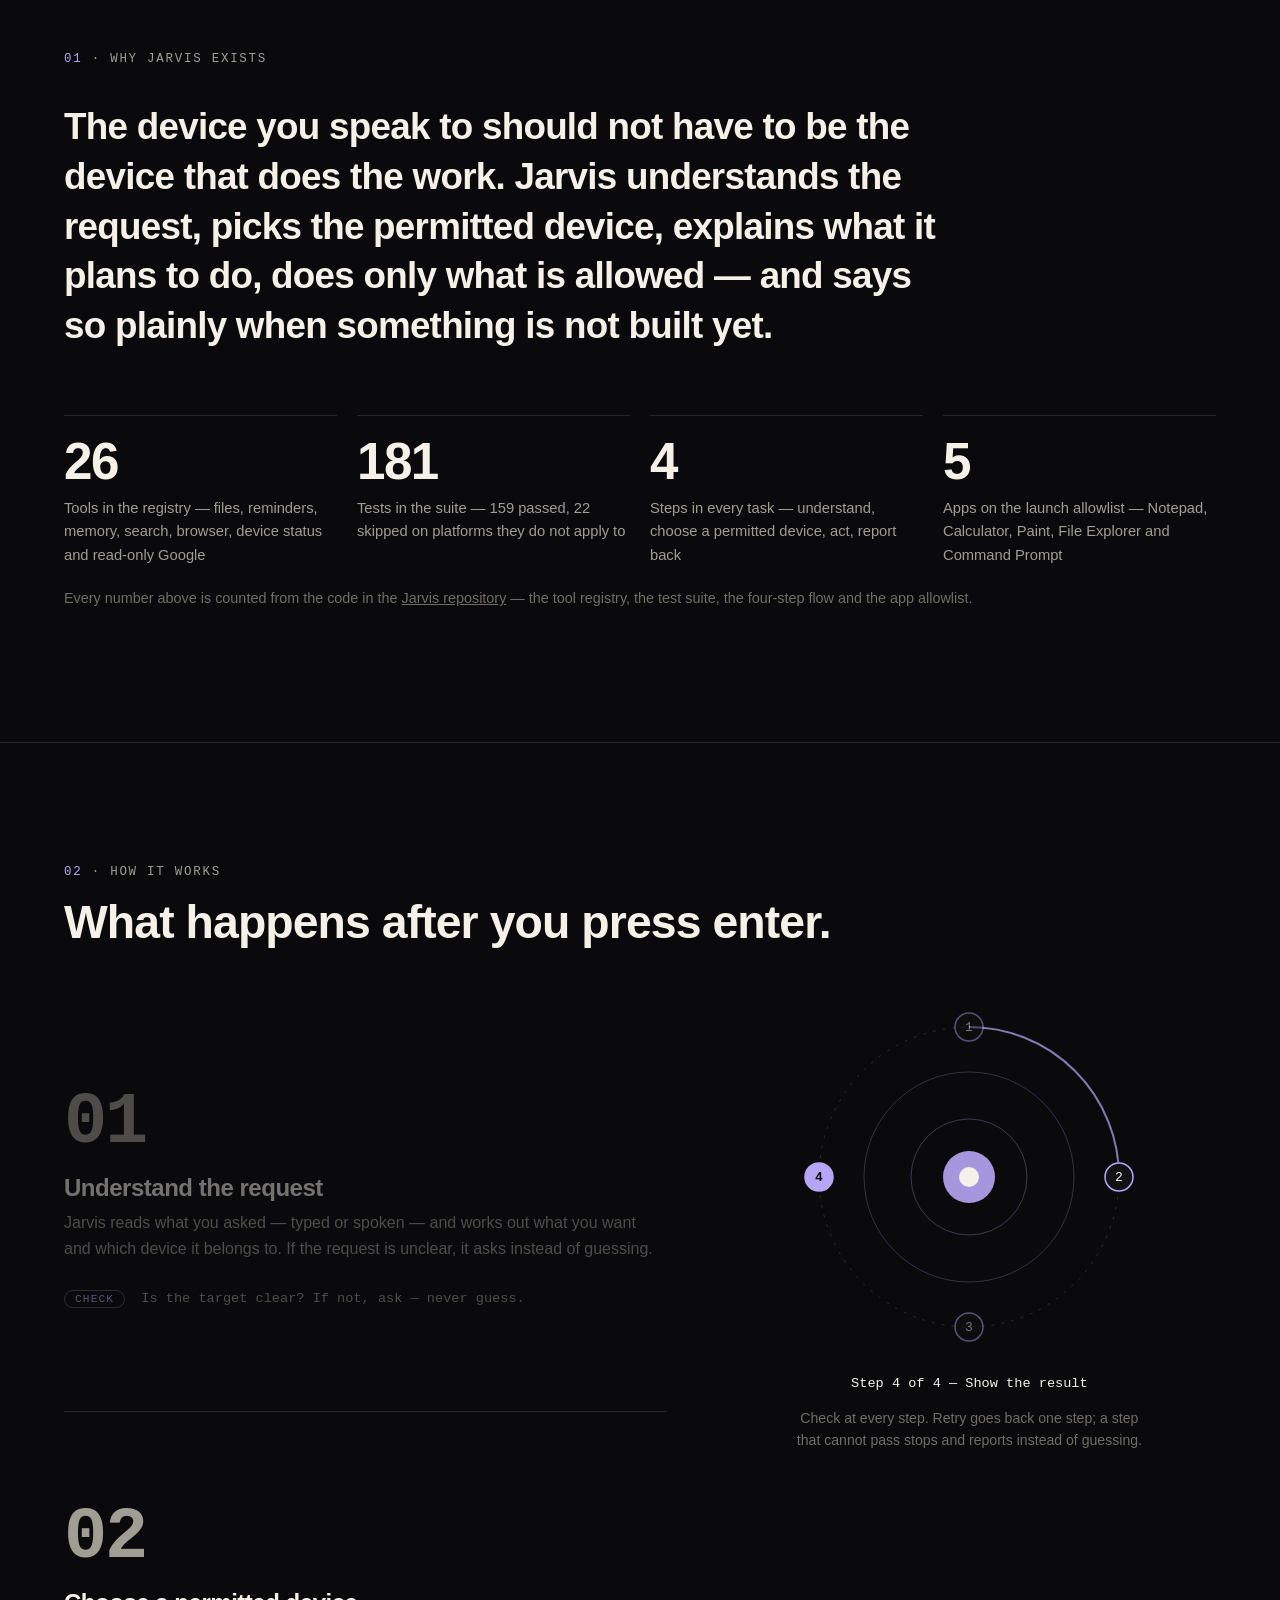
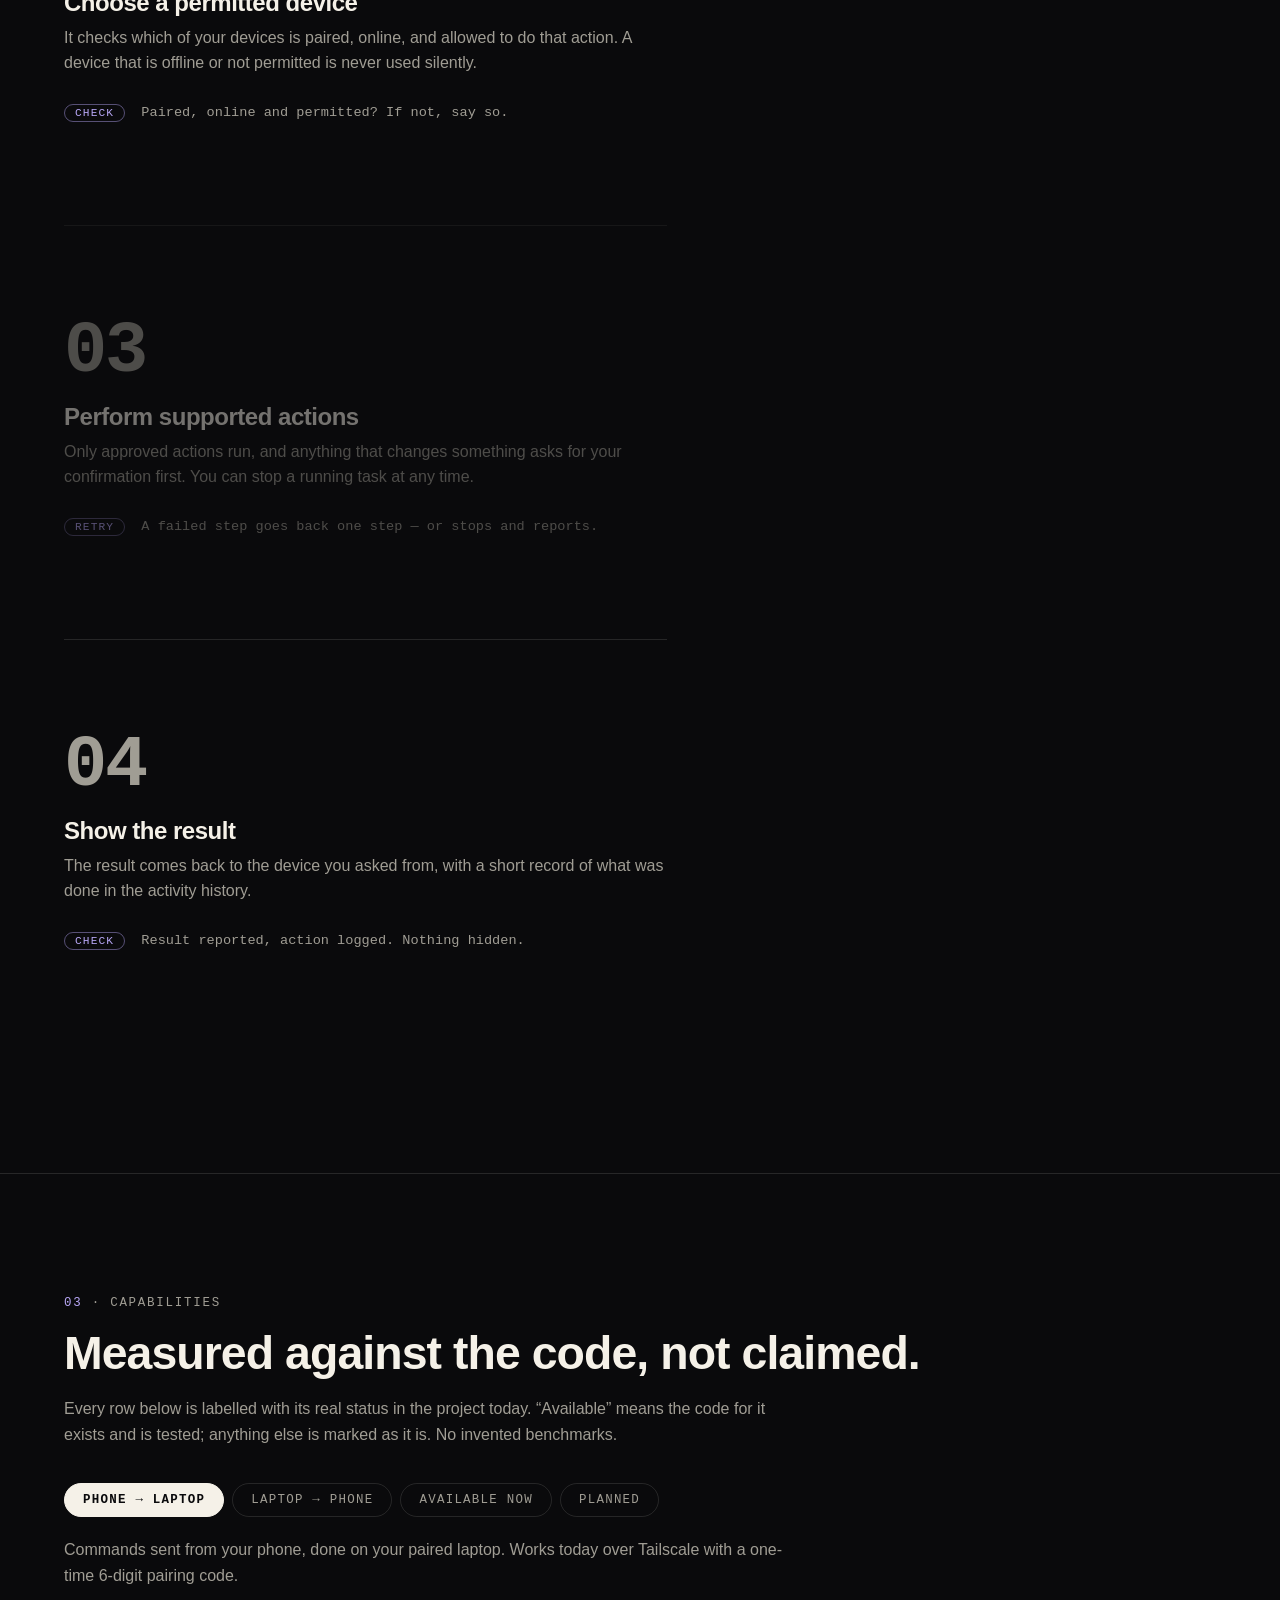
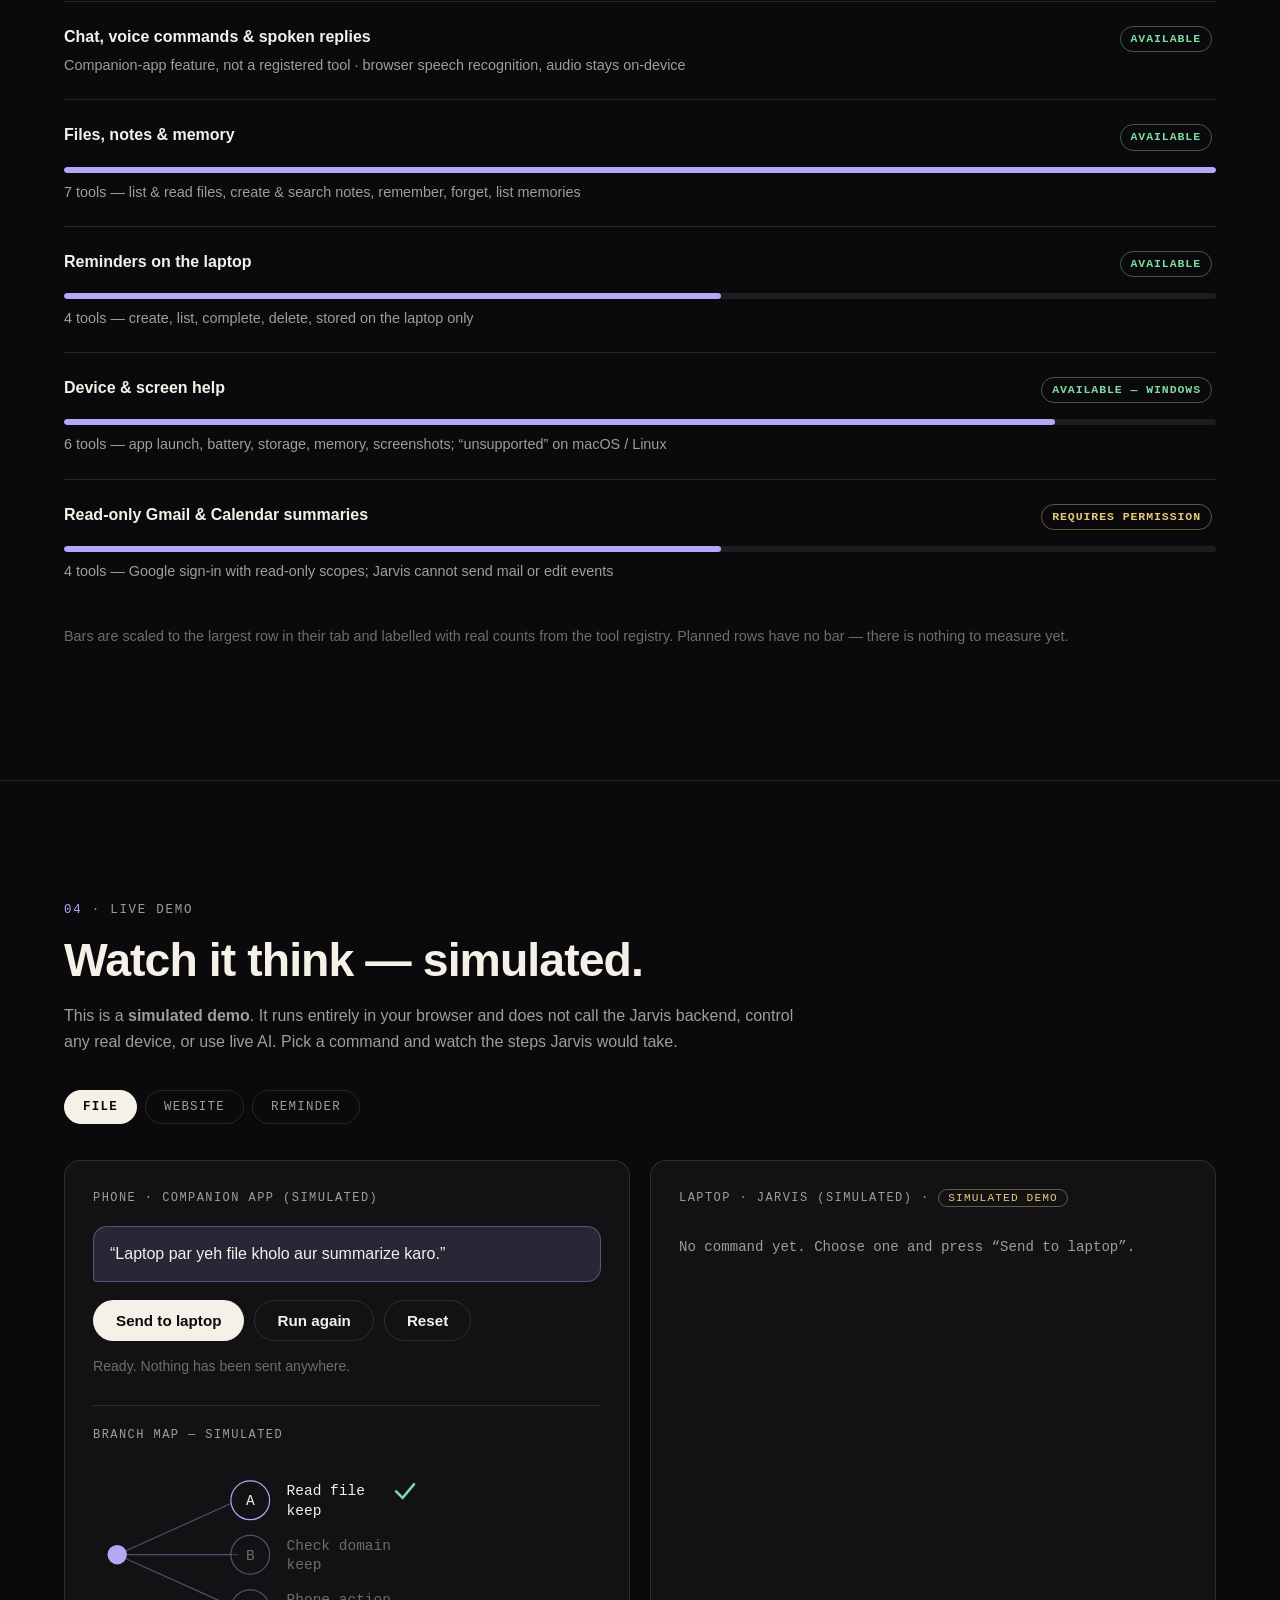
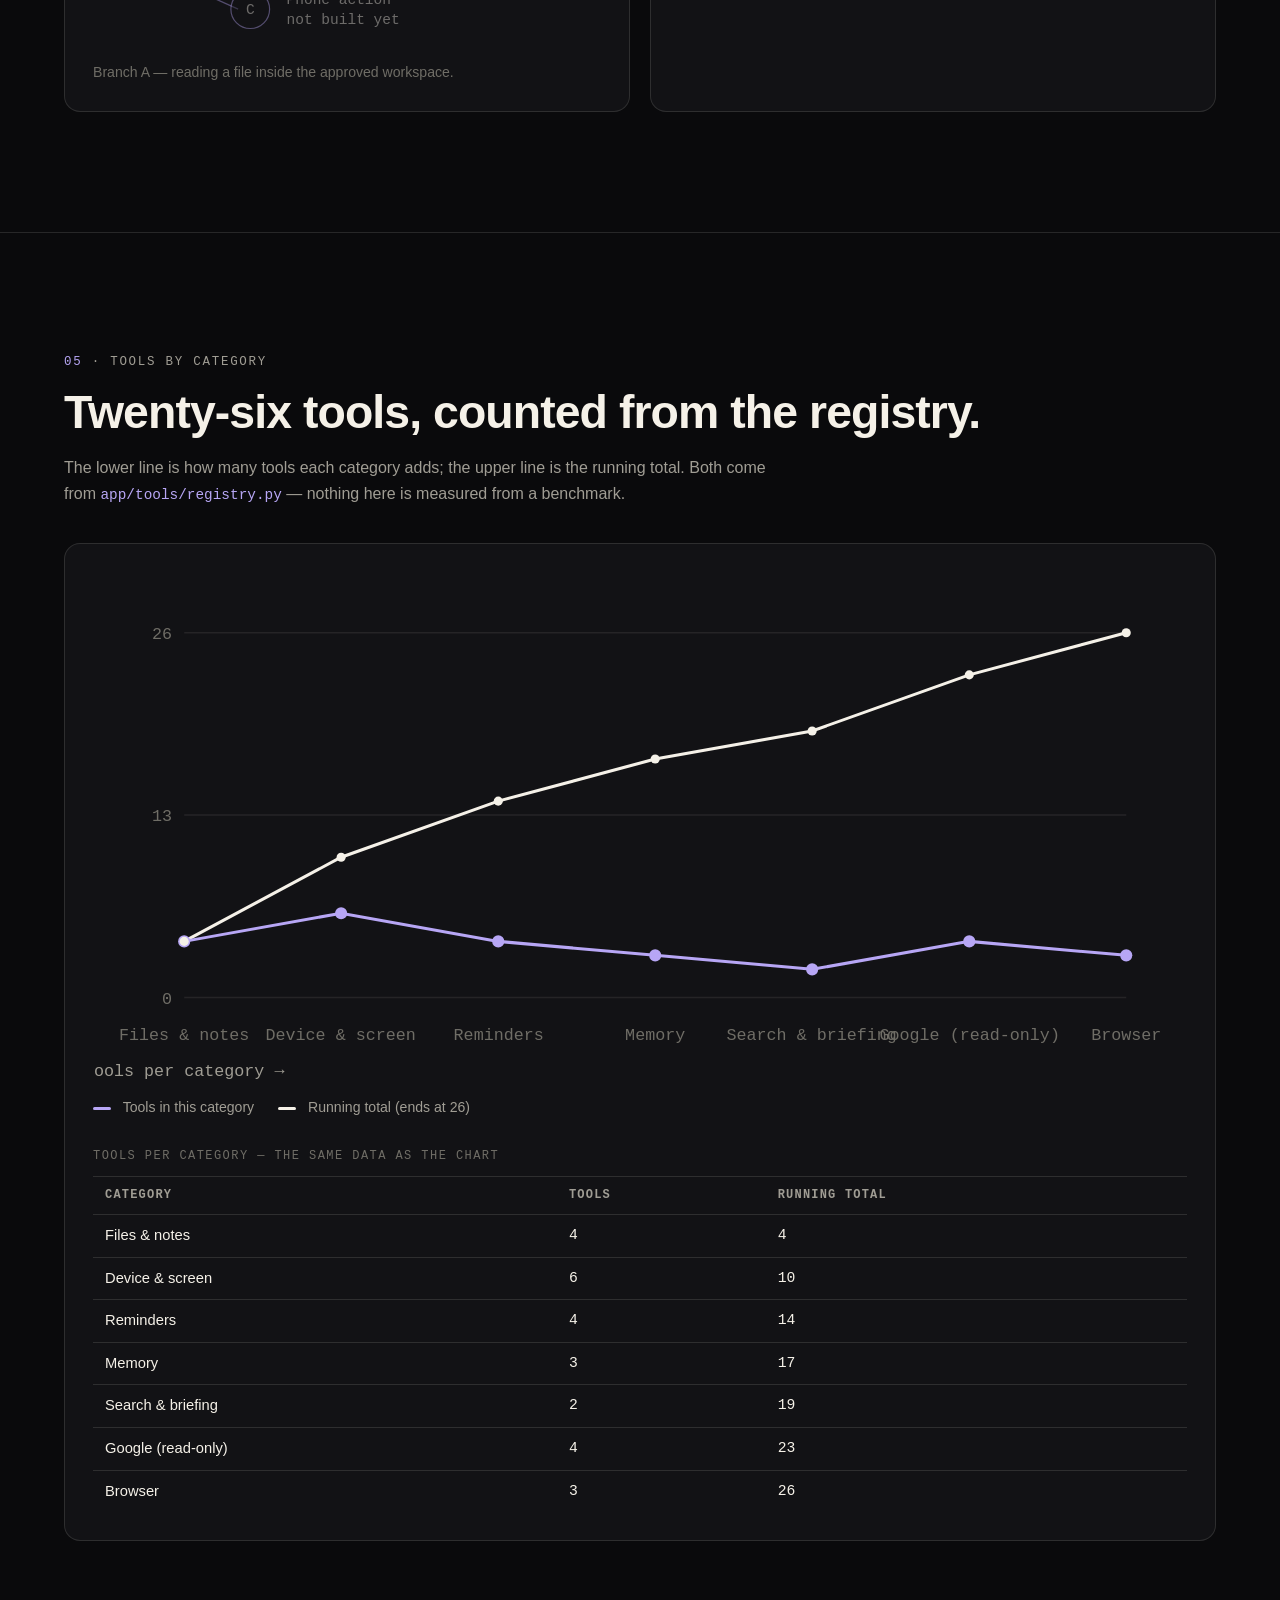
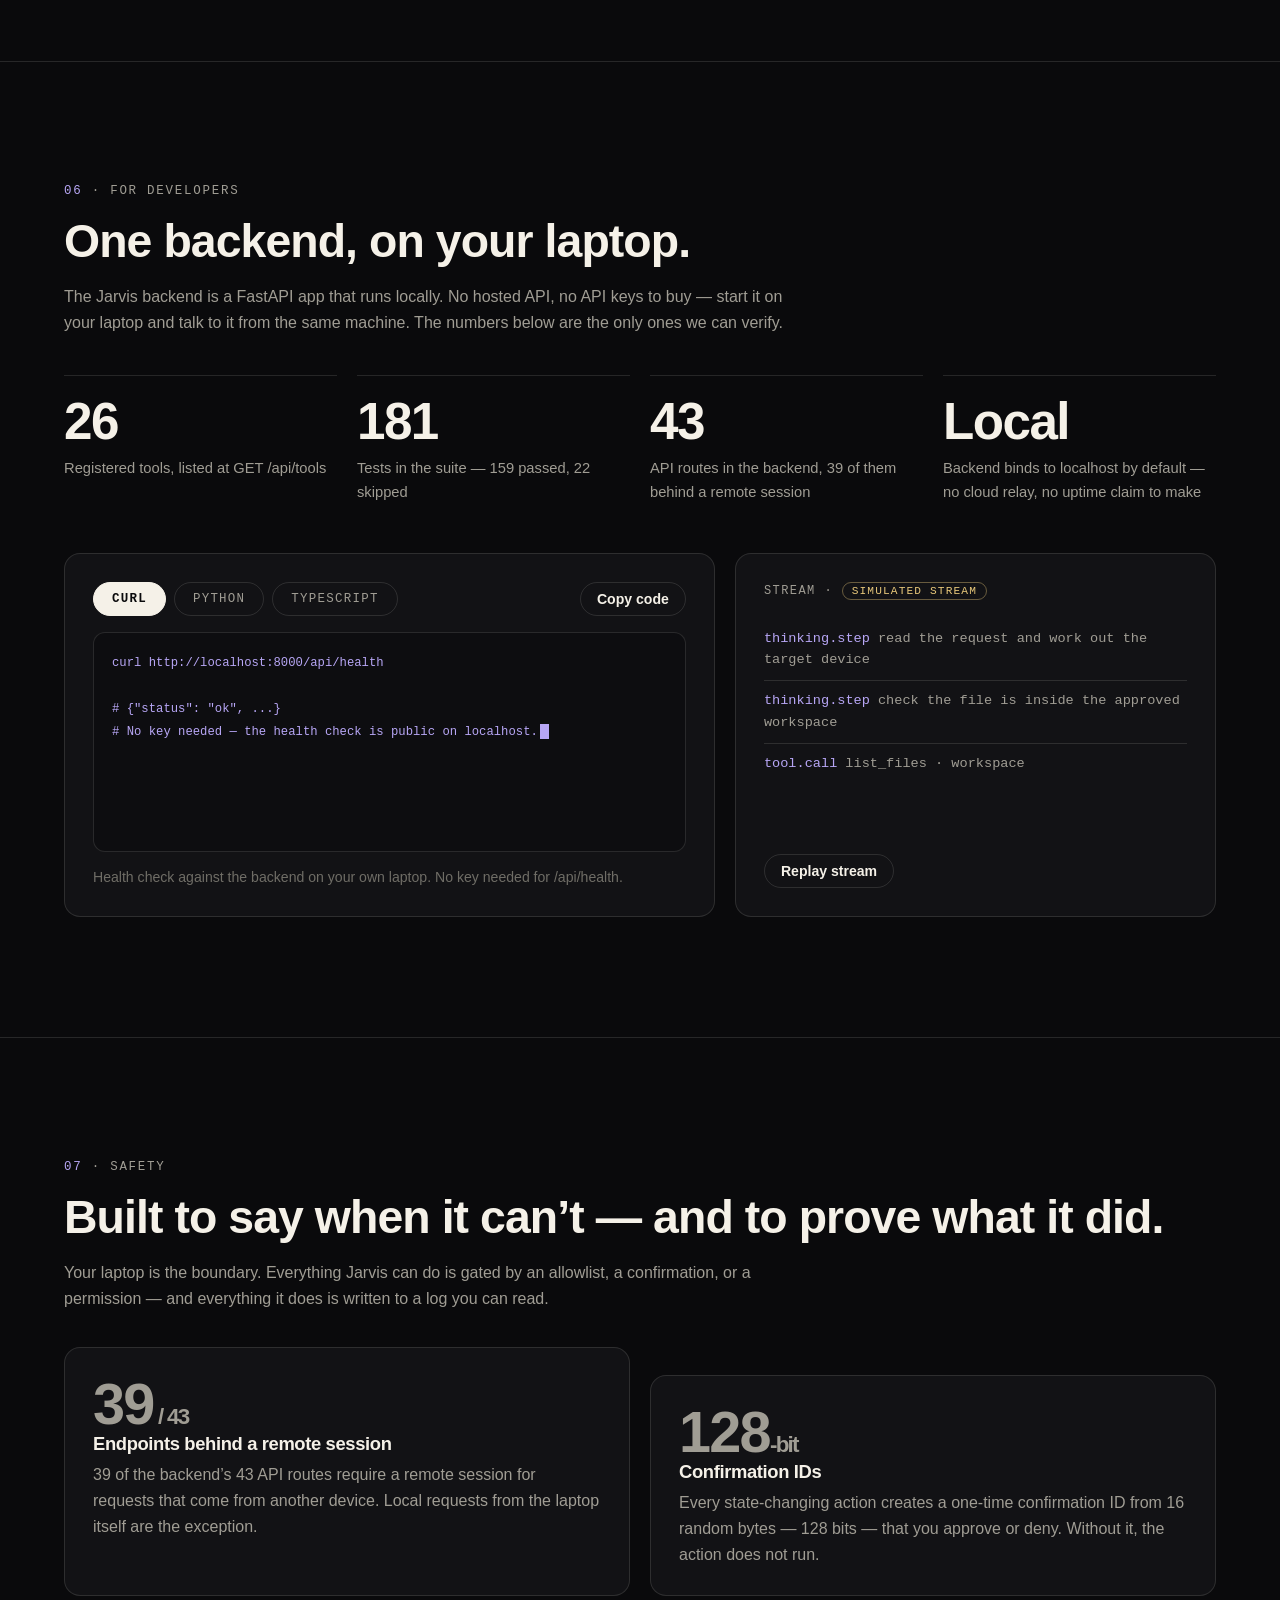
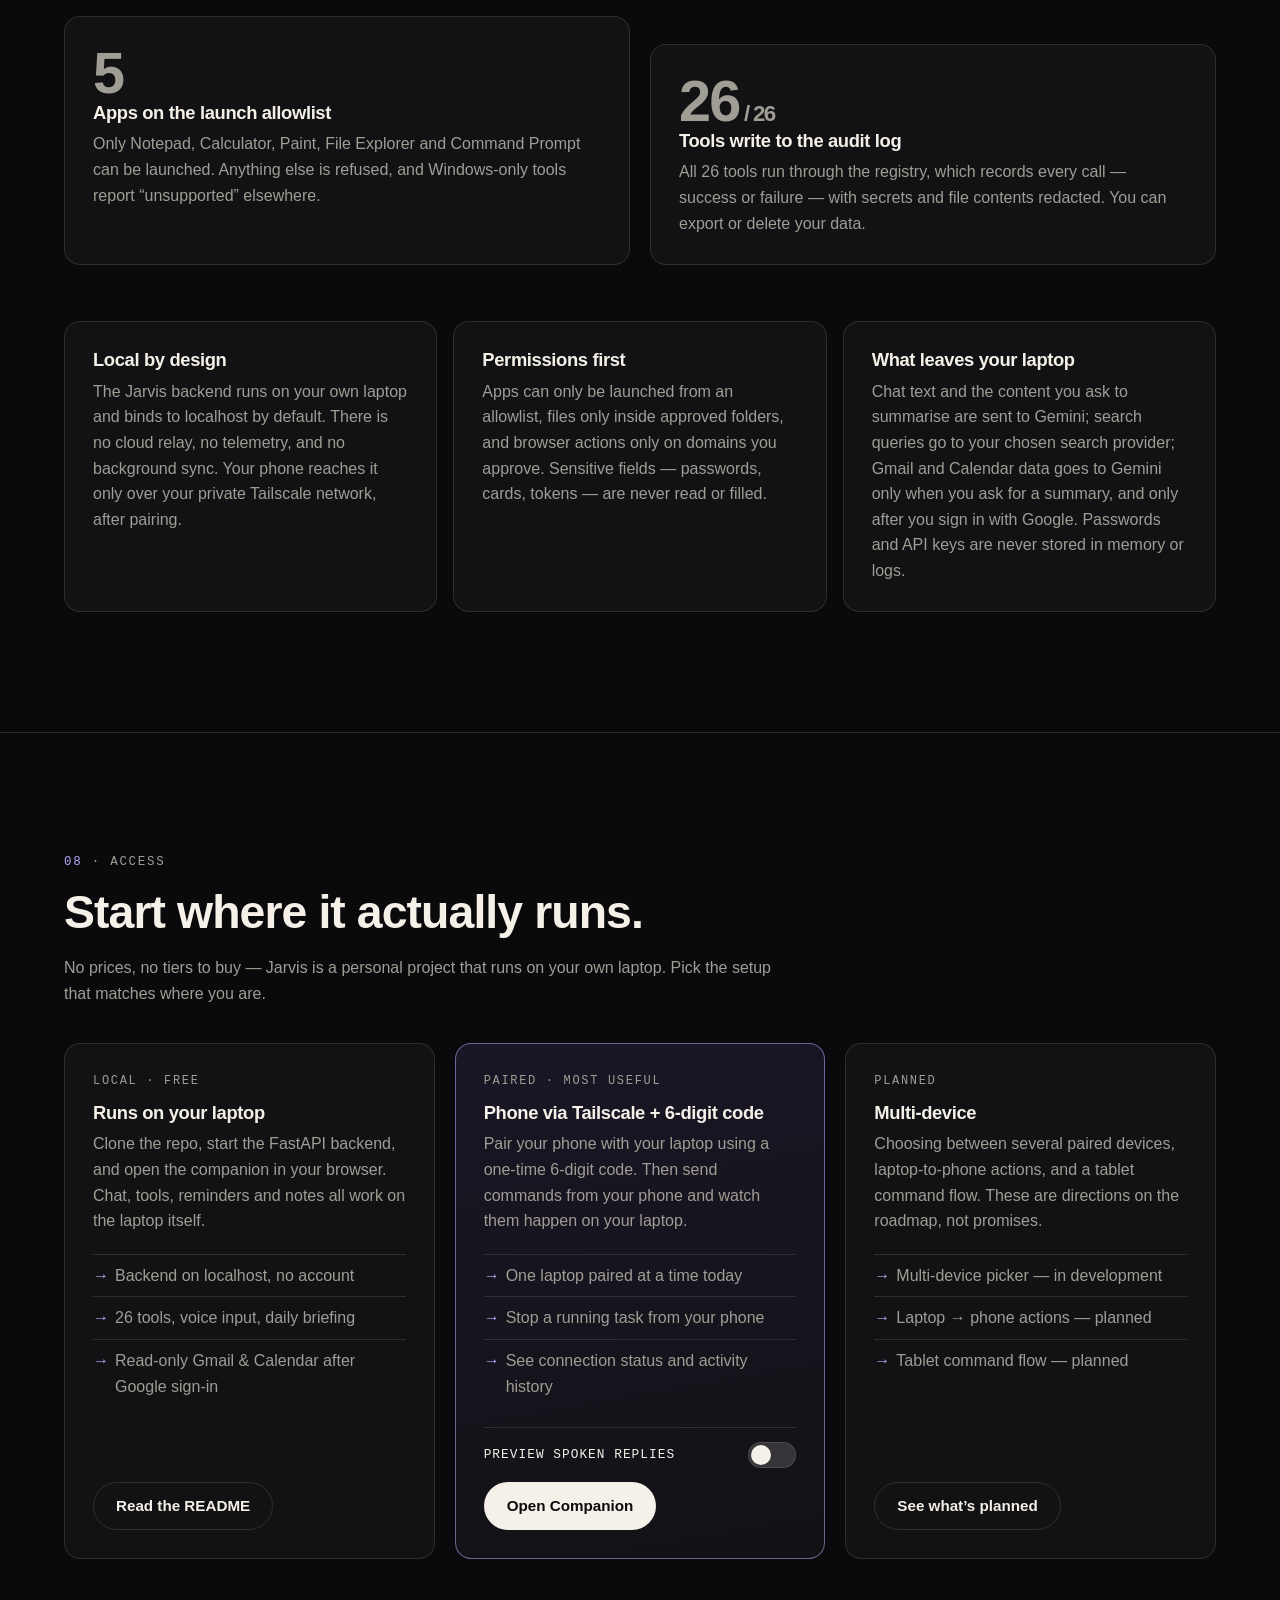
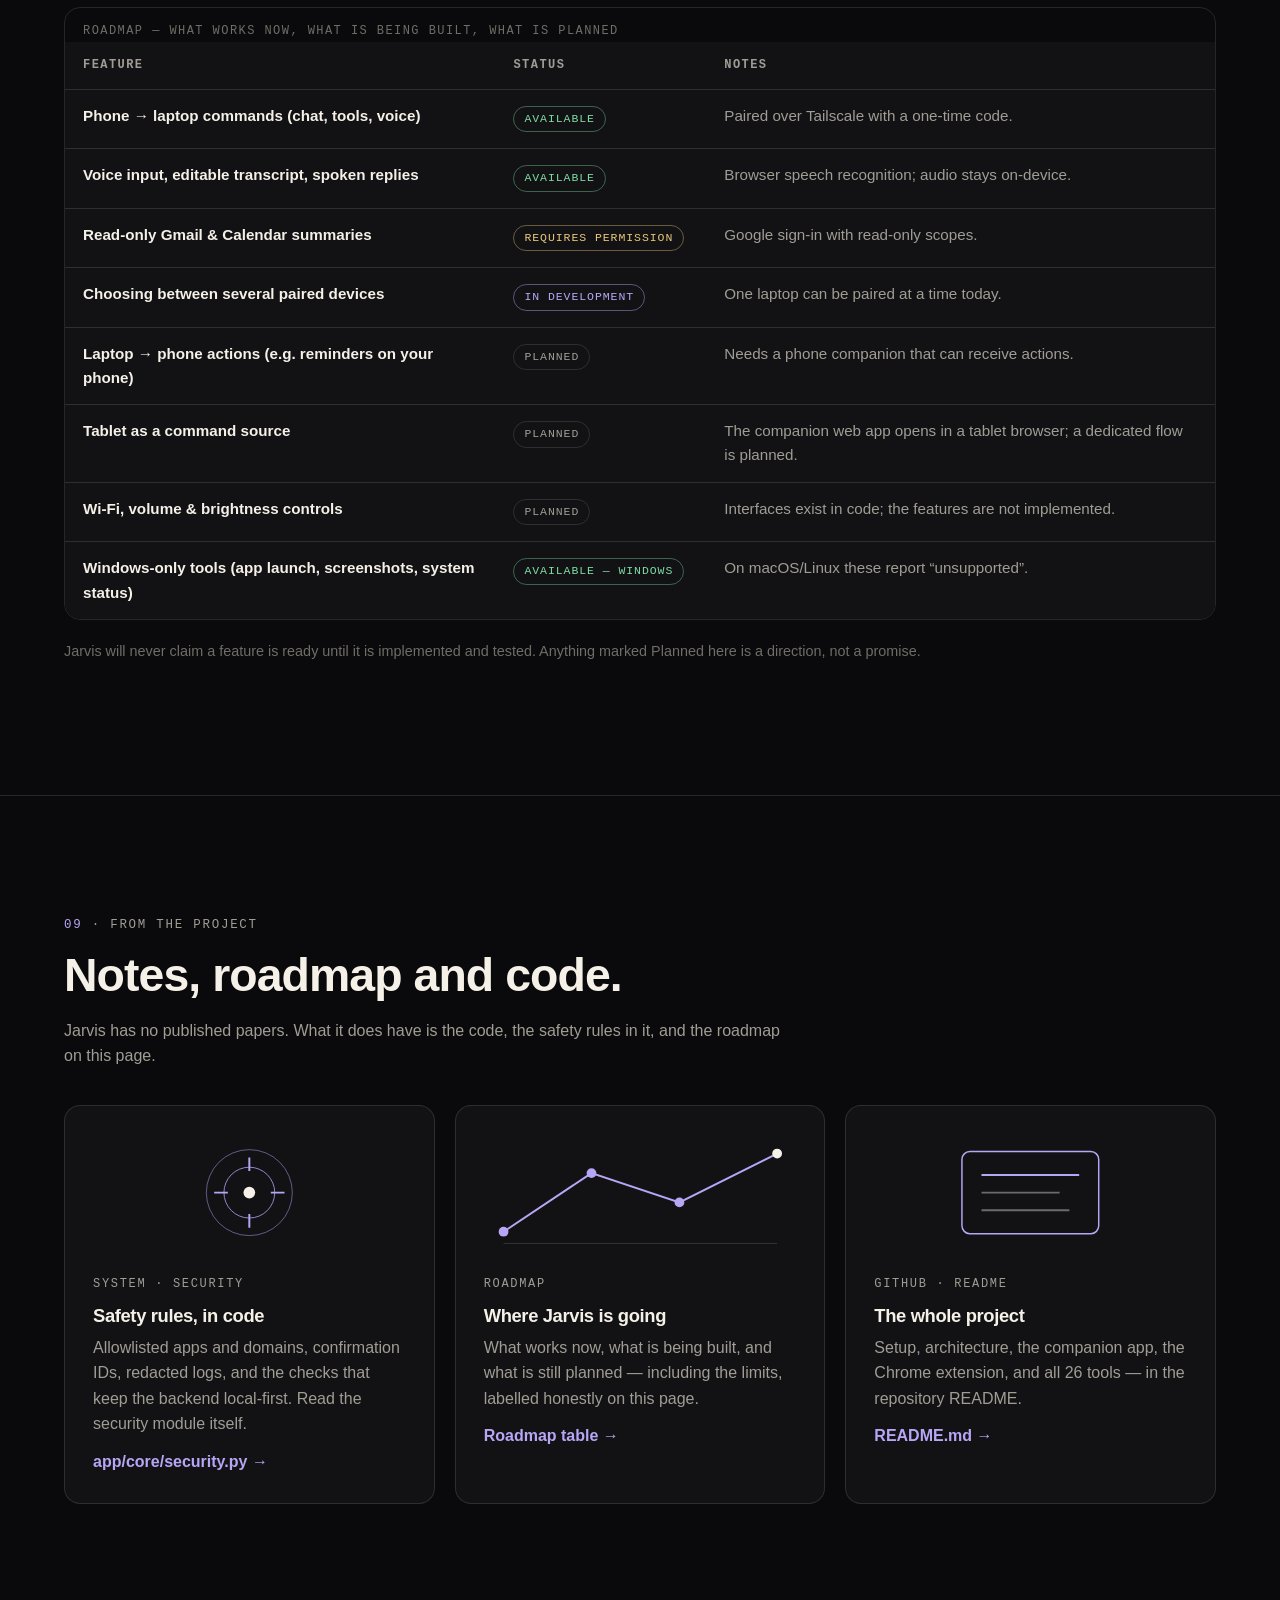
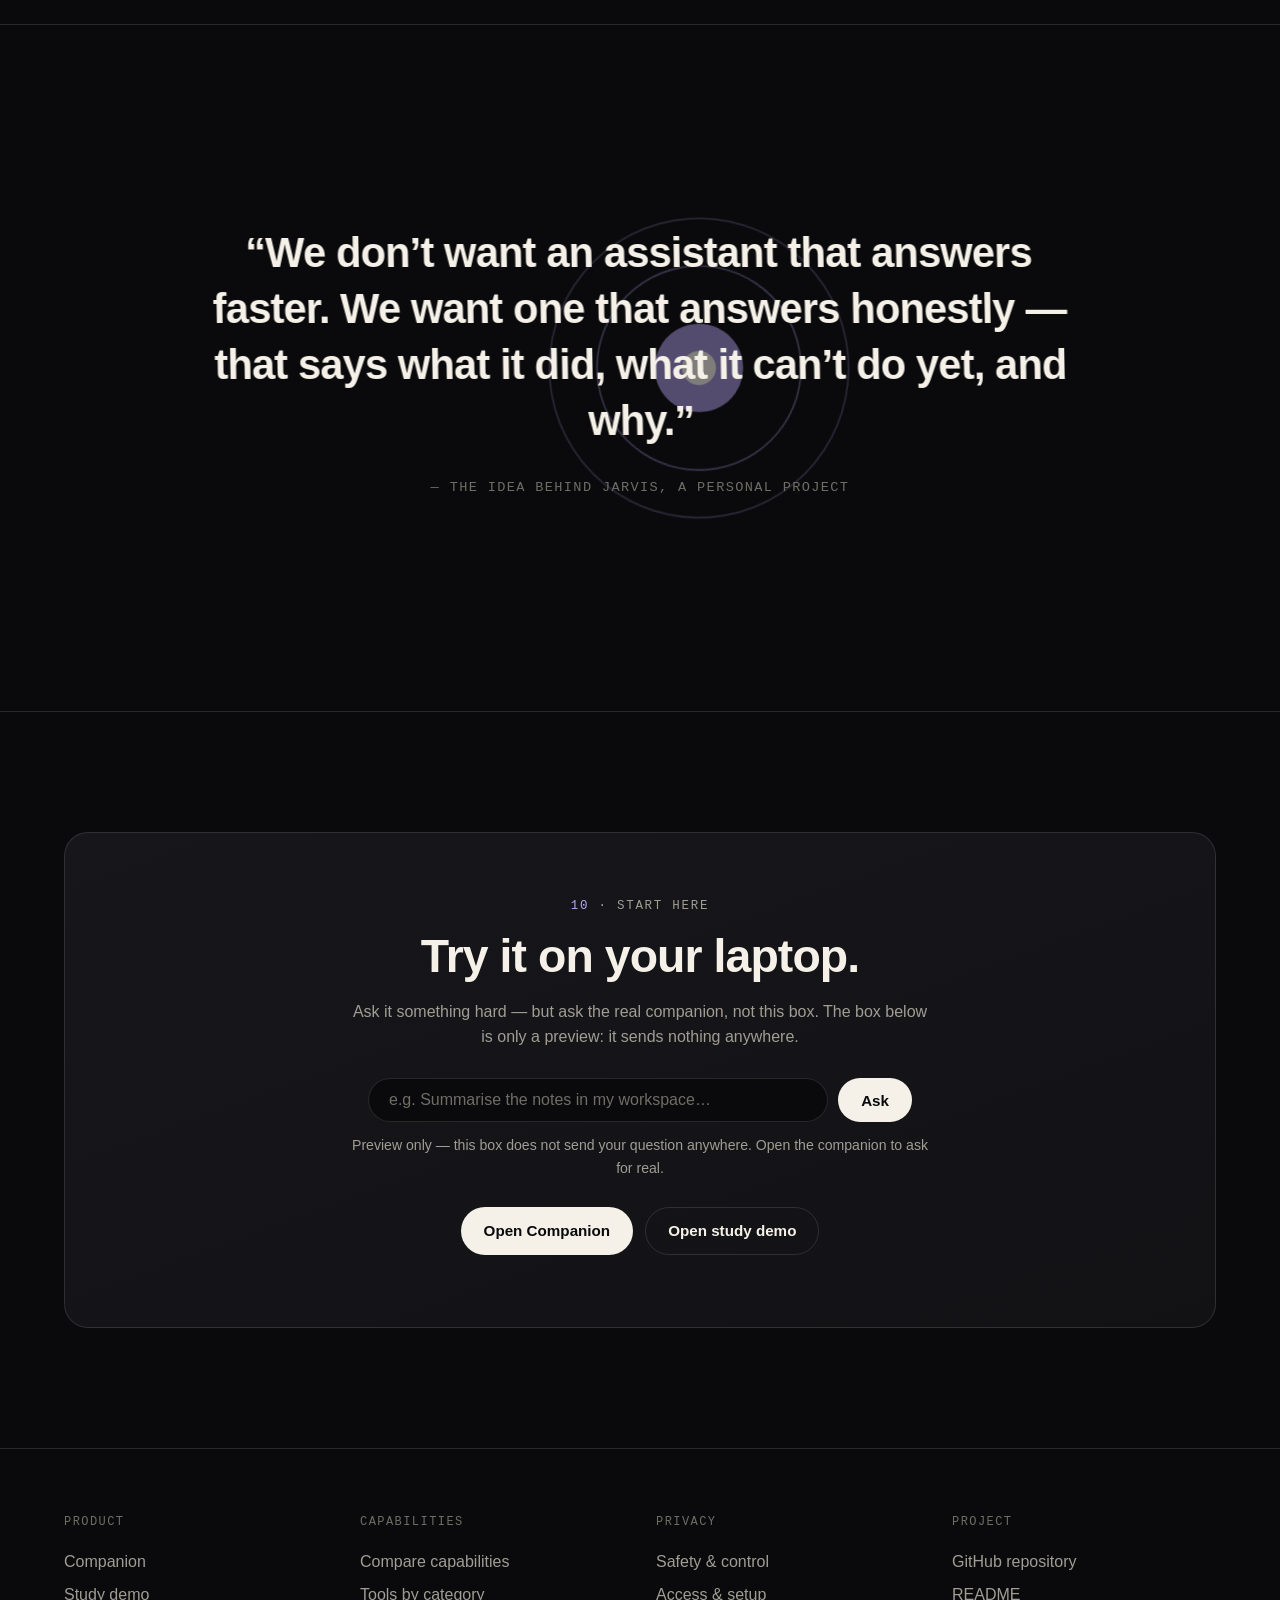
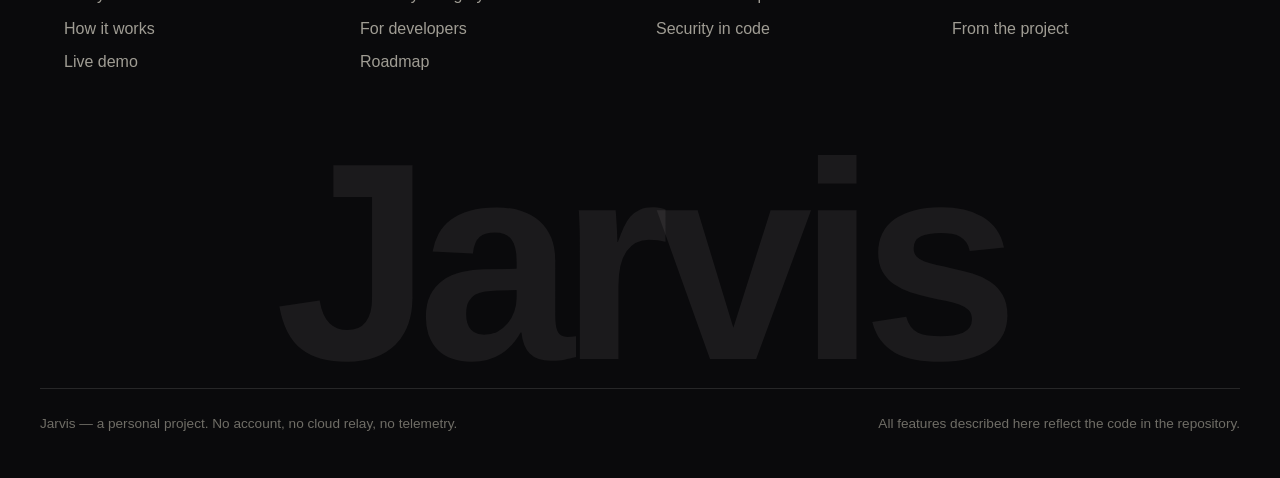
==== commit d0d80ac9: "feat: rebuild Jarvis landing to match reference feel, Jarvis content only" ====
--- a/landing/index.html
+++ b/landing/index.html
@@ -11,7 +11,7 @@
 <body>
   <a class="skip-link" href="#companion">Skip to content</a>
 
-  <!-- 01 · Header -->
+  <!-- Header -->
   <header class="site-header">
     <div class="wrap header-inner">
       <a class="wordmark" href="#companion" aria-label="Jarvis — home">
@@ -20,297 +20,350 @@
       </a>
       <nav class="site-nav" aria-label="Main navigation">
         <a href="#companion">Companion</a>
-        <a href="#devices">Devices</a>
-        <a href="#capabilities">Capabilities</a>
-        <a href="#privacy">Privacy</a>
-        <a href="#roadmap">Roadmap</a>
+        <a href="#how">How it works</a>
+        <a href="#demo">Demo</a>
+        <a href="#developers">Developers</a>
+        <a href="#privacy">Safety</a>
+        <a href="#access">Access</a>
       </nav>
       <div class="header-actions">
-        <a class="btn btn-ghost" href="/demo/">Study demo</a>
-        <a class="btn btn-primary" href="/">Open Companion</a>
+        <a class="btn btn-ghost btn-small" href="/demo/">Study demo</a>
+        <a class="btn btn-primary btn-small" href="/">Open Companion</a>
       </div>
     </div>
   </header>
 
   <main>
-    <!-- 02 · Hero -->
+    <!-- Hero -->
     <section class="hero" id="companion">
-      <div class="wrap hero-grid">
-        <div class="hero-copy">
-          <p class="eyebrow"><span class="eyebrow-num">01</span> · Companion</p>
+      <div class="hero-wordmark" id="hero-wordmark" aria-hidden="true">Jarvis</div>
+      <div class="wrap hero-inner">
+        <div class="hero-side hero-index" aria-hidden="true">
+          <span>01</span><span class="hero-index-line"></span><span>Companion</span>
+        </div>
+
+        <div class="hero-centre">
+          <p class="hero-pill"><span class="pill-new">New</span> Phone → laptop handoff now works in the companion</p>
           <h1>One companion.<br>Every device.</h1>
           <p class="lede">Jarvis is a personal AI companion that helps across your paired
             devices — not just on one laptop. Give a command on your phone, your
             laptop, or your tablet, and choose where it should happen.</p>
-          <p class="lede-secondary">Jarvis understands the request, picks the permitted
-            device, explains what it plans to do, does only what is allowed, and
-            reports the result back to you.</p>
           <div class="hero-ctas">
             <a class="btn btn-primary" href="/">Open Companion</a>
             <a class="btn btn-ghost" href="#how">See how it works</a>
           </div>
-          <div class="hero-status" role="status">
+
+          <div class="hero-visual" id="hero-visual" aria-label="Illustration: a luminous Jarvis core connected to a phone, a laptop and a tablet">
+            <svg class="orbit-art" viewBox="0 0 560 520" role="img" aria-labelledby="orbit-title orbit-desc">
+              <title id="orbit-title">Jarvis core connected to your devices</title>
+              <desc id="orbit-desc">A glowing core in the centre, linked by orbital rings to a phone on the left, a laptop at the bottom, and a tablet on the right.</desc>
+              <defs>
+                <radialGradient id="coreGlow" cx="50%" cy="50%" r="50%">
+                  <stop offset="0%" stop-color="#d9ccff" stop-opacity="0.9"/>
+                  <stop offset="45%" stop-color="#a78bfa" stop-opacity="0.35"/>
+                  <stop offset="100%" stop-color="#a78bfa" stop-opacity="0"/>
+                </radialGradient>
+                <linearGradient id="linkGrad" x1="0" y1="0" x2="1" y2="1">
+                  <stop offset="0%" stop-color="#b7a6f5" stop-opacity="0.9"/>
+                  <stop offset="100%" stop-color="#b7a6f5" stop-opacity="0.25"/>
+                </linearGradient>
+              </defs>
+              <g class="starfield" aria-hidden="true">
+                <circle cx="40" cy="60" r="1.6" fill="#f5f1e8"/><circle cx="120" cy="30" r="1.2" fill="#b7a6f5"/>
+                <circle cx="500" cy="50" r="1.6" fill="#f5f1e8"/><circle cx="540" cy="180" r="1.2" fill="#b7a6f5"/>
+                <circle cx="30" cy="300" r="1.2" fill="#b7a6f5"/><circle cx="530" cy="330" r="1.6" fill="#f5f1e8"/>
+                <circle cx="180" cy="480" r="1.2" fill="#f5f1e8"/><circle cx="420" cy="490" r="1.2" fill="#b7a6f5"/>
+                <circle cx="90" cy="420" r="1" fill="#f5f1e8"/><circle cx="470" cy="420" r="1" fill="#f5f1e8"/>
+              </g>
+              <ellipse class="orbit-ring" cx="280" cy="260" rx="250" ry="150" fill="none" stroke="#b7a6f5" stroke-opacity="0.22" stroke-dasharray="3 7"/>
+              <ellipse class="orbit-ring orbit-ring-2" cx="280" cy="260" rx="190" ry="205" fill="none" stroke="#b7a6f5" stroke-opacity="0.16" stroke-dasharray="3 7"/>
+              <circle class="orbit-ring" cx="280" cy="260" r="118" fill="none" stroke="#b7a6f5" stroke-opacity="0.28"/>
+              <line x1="280" y1="260" x2="92" y2="150" stroke="url(#linkGrad)" stroke-width="1.5"/>
+              <line x1="280" y1="260" x2="468" y2="150" stroke="url(#linkGrad)" stroke-width="1.5"/>
+              <line x1="280" y1="260" x2="280" y2="428" stroke="url(#linkGrad)" stroke-width="1.5"/>
+              <circle cx="280" cy="260" r="118" fill="url(#coreGlow)"/>
+              <circle class="core-pulse" cx="280" cy="260" r="52" fill="#17171b" stroke="#b7a6f5" stroke-width="1.5"/>
+              <circle cx="280" cy="260" r="26" fill="#b7a6f5" opacity="0.9"/>
+              <circle cx="280" cy="260" r="10" fill="#f5f1e8"/>
+              <text x="280" y="330" text-anchor="middle" class="art-label art-label-core">JARVIS CORE</text>
+              <g class="device-node">
+                <rect x="62" y="96" width="60" height="108" rx="10" fill="#121215" stroke="#8f8b82" stroke-width="1.5"/>
+                <rect x="70" y="110" width="44" height="72" rx="4" fill="#1c1c22"/>
+                <line x1="84" y1="192" x2="100" y2="192" stroke="#8f8b82" stroke-width="2" stroke-linecap="round"/>
+                <circle cx="92" cy="146" r="9" fill="#b7a6f5" opacity="0.85"/>
+                <text x="92" y="228" text-anchor="middle" class="art-label">PHONE</text>
+                <text x="92" y="246" text-anchor="middle" class="art-sub">command</text>
+              </g>
+              <g class="device-node">
+                <rect x="428" y="96" width="80" height="108" rx="10" fill="#121215" stroke="#8f8b82" stroke-width="1.5"/>
+                <rect x="438" y="108" width="60" height="76" rx="4" fill="#1c1c22"/>
+                <line x1="460" y1="194" x2="476" y2="194" stroke="#8f8b82" stroke-width="2" stroke-linecap="round"/>
+                <circle cx="468" cy="146" r="9" fill="#b7a6f5" opacity="0.85"/>
+                <text x="468" y="228" text-anchor="middle" class="art-label">TABLET</text>
+                <text x="468" y="246" text-anchor="middle" class="art-sub">command</text>
+              </g>
+              <g class="device-node">
+                <rect x="212" y="386" width="136" height="84" rx="8" fill="#121215" stroke="#8f8b82" stroke-width="1.5"/>
+                <rect x="224" y="398" width="112" height="52" rx="4" fill="#1c1c22"/>
+                <path d="M200 470 h160 l14 12 H186 Z" fill="#121215" stroke="#8f8b82" stroke-width="1.5"/>
+                <circle cx="280" cy="424" r="9" fill="#b7a6f5" opacity="0.85"/>
+                <text x="280" y="500" text-anchor="middle" class="art-label">LAPTOP</text>
+                <text x="280" y="518" text-anchor="middle" class="art-sub">where it happens</text>
+              </g>
+            </svg>
+          </div>
+          <p class="visual-caption">Your devices, one companion. The core runs on your laptop;
+            your phone and tablet reach it only through your private paired connection.</p>
+        </div>
+
+        <aside class="hero-side hero-telemetry" aria-label="Live Jarvis status">
+          <p class="telemetry-title">Live status</p>
+          <div class="telemetry-row">
             <span class="status-dot" id="backend-dot" aria-hidden="true"></span>
             <span id="backend-status-text">Checking for a local Jarvis backend on this device…</span>
           </div>
-          <p class="hero-note">No account needed to look around. The companion connects to
-            your laptop only after you pair it — nothing on this page is connected
-            by itself, and no telemetry is shown here.</p>
-        </div>
-
-        <div class="hero-visual" aria-label="Illustration: a luminous Jarvis core connected to a phone, a laptop and a tablet">
-          <!-- Original SVG artwork: orbital network motif, drawn for Jarvis. -->
-          <svg class="orbit-art" viewBox="0 0 560 520" role="img" aria-labelledby="orbit-title orbit-desc">
-            <title id="orbit-title">Jarvis core connected to your devices</title>
-            <desc id="orbit-desc">A glowing core in the centre, linked by orbital rings to a phone on the left, a laptop at the bottom, and a tablet on the right.</desc>
-            <defs>
-              <radialGradient id="coreGlow" cx="50%" cy="50%" r="50%">
-                <stop offset="0%" stop-color="#d9ccff" stop-opacity="0.9"/>
-                <stop offset="45%" stop-color="#a78bfa" stop-opacity="0.35"/>
-                <stop offset="100%" stop-color="#a78bfa" stop-opacity="0"/>
-              </radialGradient>
-              <linearGradient id="linkGrad" x1="0" y1="0" x2="1" y2="1">
-                <stop offset="0%" stop-color="#b7a6f5" stop-opacity="0.9"/>
-                <stop offset="100%" stop-color="#b7a6f5" stop-opacity="0.25"/>
-              </linearGradient>
-            </defs>
-
-            <!-- orbital rings -->
-            <ellipse class="orbit-ring" cx="280" cy="260" rx="250" ry="150" fill="none" stroke="#b7a6f5" stroke-opacity="0.22" stroke-dasharray="3 7"/>
-            <ellipse class="orbit-ring orbit-ring-2" cx="280" cy="260" rx="190" ry="205" fill="none" stroke="#b7a6f5" stroke-opacity="0.16" stroke-dasharray="3 7"/>
-            <circle class="orbit-ring" cx="280" cy="260" r="118" fill="none" stroke="#b7a6f5" stroke-opacity="0.28"/>
-
-            <!-- links: core to devices -->
-            <line x1="280" y1="260" x2="92" y2="150" stroke="url(#linkGrad)" stroke-width="1.5"/>
-            <line x1="280" y1="260" x2="468" y2="150" stroke="url(#linkGrad)" stroke-width="1.5"/>
-            <line x1="280" y1="260" x2="280" y2="428" stroke="url(#linkGrad)" stroke-width="1.5"/>
-
-            <!-- core -->
-            <circle cx="280" cy="260" r="118" fill="url(#coreGlow)"/>
-            <circle class="core-pulse" cx="280" cy="260" r="52" fill="#17171b" stroke="#b7a6f5" stroke-width="1.5"/>
-            <circle cx="280" cy="260" r="26" fill="#b7a6f5" opacity="0.9"/>
-            <circle cx="280" cy="260" r="10" fill="#f5f1e8"/>
-            <text x="280" y="330" text-anchor="middle" class="art-label art-label-core">JARVIS CORE</text>
-
-            <!-- phone node -->
-            <g class="device-node">
-              <rect x="62" y="96" width="60" height="108" rx="10" fill="#121215" stroke="#8f8b82" stroke-width="1.5"/>
-              <rect x="70" y="110" width="44" height="72" rx="4" fill="#1c1c22"/>
-              <line x1="84" y1="192" x2="100" y2="192" stroke="#8f8b82" stroke-width="2" stroke-linecap="round"/>
-              <circle cx="92" cy="146" r="9" fill="#b7a6f5" opacity="0.85"/>
-              <text x="92" y="228" text-anchor="middle" class="art-label">PHONE</text>
-              <text x="92" y="246" text-anchor="middle" class="art-sub">command</text>
-            </g>
-
-            <!-- tablet node -->
-            <g class="device-node">
-              <rect x="428" y="96" width="80" height="108" rx="10" fill="#121215" stroke="#8f8b82" stroke-width="1.5"/>
-              <rect x="438" y="108" width="60" height="76" rx="4" fill="#1c1c22"/>
-              <line x1="460" y1="194" x2="476" y2="194" stroke="#8f8b82" stroke-width="2" stroke-linecap="round"/>
-              <circle cx="468" cy="146" r="9" fill="#b7a6f5" opacity="0.85"/>
-              <text x="468" y="228" text-anchor="middle" class="art-label">TABLET</text>
-              <text x="468" y="246" text-anchor="middle" class="art-sub">command</text>
-            </g>
-
-            <!-- laptop node -->
-            <g class="device-node">
-              <rect x="212" y="386" width="136" height="84" rx="8" fill="#121215" stroke="#8f8b82" stroke-width="1.5"/>
-              <rect x="224" y="398" width="112" height="52" rx="4" fill="#1c1c22"/>
-              <path d="M200 470 h160 l14 12 H186 Z" fill="#121215" stroke="#8f8b82" stroke-width="1.5"/>
-              <circle cx="280" cy="424" r="9" fill="#b7a6f5" opacity="0.85"/>
-              <text x="280" y="500" text-anchor="middle" class="art-label">LAPTOP</text>
-              <text x="280" y="518" text-anchor="middle" class="art-sub">where it happens</text>
-            </g>
-          </svg>
-          <p class="visual-caption">Your devices, one companion. The core runs on your laptop;
-            your phone and tablet reach it only through your private paired connection.</p>
-        </div>
-      </div>
-    </section>
-
-    <!-- 03 · Device handoff -->
-    <section class="section" id="devices">
-      <div class="wrap">
-        <p class="eyebrow reveal"><span class="eyebrow-num">02</span> · Devices</p>
-        <h2 class="reveal">Say it here. It happens there.</h2>
-        <p class="section-intro reveal">The long-term vision is simple: the device you speak to
-          does not have to be the device that does the work. Today, the phone-to-laptop
-          direction works when your phone is paired with your laptop. The other
-          directions are on the roadmap, and they are labelled honestly below.</p>
-
-        <div class="handoff-grid">
-          <article class="card handoff-card reveal">
-            <p class="card-kicker">Phone → Laptop</p>
-            <h3>“Laptop par yeh file kholo aur summarize karo.”</h3>
-            <ol class="handoff-steps">
-              <li><span class="step-device">Phone</span> You speak or type the command in the companion app.</li>
-              <li><span class="step-device">Jarvis</span> Reads the file — only inside your approved workspace — and explains the plan before acting.</li>
-              <li><span class="step-device">Laptop</span> The summary is prepared on your laptop and reported back to your phone.</li>
-            </ol>
-            <p class="status-line"><span class="badge badge-available">Available</span> Works today with a paired phone and laptop.</p>
-          </article>
-
-          <article class="card handoff-card reveal">
-            <p class="card-kicker">Laptop → Phone</p>
-            <h3>“Mere phone par reminder set karo.”</h3>
-            <ol class="handoff-steps">
-              <li><span class="step-device">Laptop</span> You ask Jarvis on your laptop to set a reminder on your phone.</li>
-              <li><span class="step-device">Jarvis</span> Would need a companion running on the phone that can receive actions — not just send them.</li>
-              <li><span class="step-device">Phone</span> The reminder would appear on your phone, with the same confirmation rules as on the laptop.</li>
-            </ol>
-            <p class="status-line"><span class="badge badge-planned">Planned</span> Reminders today are stored on the laptop only. Phone-side actions are not built yet.</p>
-          </article>
-        </div>
-
-        <p class="fine-print reveal">Every handoff depends on the target device being paired,
-          online, and permitted to do that action. If any of those is missing, Jarvis says
-          so instead of pretending it worked.</p>
-      </div>
-    </section>
-
-    <!-- 04 · How Jarvis works -->
-    <section class="section" id="how">
-      <div class="wrap">
-        <p class="eyebrow reveal"><span class="eyebrow-num">03</span> · How it works</p>
-        <h2 class="reveal">Four steps. Nothing hidden.</h2>
-        <div class="steps-grid">
-          <article class="card step-card reveal">
-            <p class="step-num">01</p>
-            <h3>Understand the request</h3>
-            <p>Jarvis reads what you asked — typed or spoken — and works out what you want
-              and which device it belongs to. If the request is unclear, it asks instead of guessing.</p>
-          </article>
-          <article class="card step-card reveal">
-            <p class="step-num">02</p>
-            <h3>Choose a permitted device</h3>
-            <p>It checks which of your devices is paired, online, and allowed to do that
-              action. A device that is offline or not permitted is never used silently.</p>
-          </article>
-          <article class="card step-card reveal">
-            <p class="step-num">03</p>
-            <h3>Perform supported actions</h3>
-            <p>Only approved actions run, and anything that changes something asks for your
-              confirmation first. You can stop a running task at any time.</p>
-          </article>
-          <article class="card step-card reveal">
-            <p class="step-num">04</p>
-            <h3>Show the result</h3>
-            <p>The result comes back to the device you asked from, with a short record of
-              what was done in the activity history.</p>
-          </article>
-        </div>
-      </div>
-    </section>
-
-    <!-- 05 · Capabilities -->
-    <section class="section" id="capabilities">
-      <div class="wrap">
-        <p class="eyebrow reveal"><span class="eyebrow-num">04</span> · Capabilities</p>
-        <h2 class="reveal">What Jarvis can do — and what it can’t yet.</h2>
-        <p class="section-intro reveal">Every capability below is labelled with its real status in
-          the project today. “Available” means the code for it exists and is tested;
-          anything else is marked as it is.</p>
-
-        <div class="caps-grid">
-          <article class="card cap-card reveal">
-            <h3>Chat &amp; voice</h3>
-            <p>Gemini chat and natural question-answering, with push-to-talk voice commands,
-              an editable transcript, and optional spoken replies. Voice recognition runs
-              in your browser; raw audio is never sent to the server.</p>
-            <p><span class="badge badge-available">Available</span></p>
-          </article>
-
-          <article class="card cap-card reveal">
-            <h3>Paired devices</h3>
-            <p>Pair your phone with your laptop using a one-time 6-digit code. See connection
-              status, task progress, and activity history, and stop a running task. Today
-              one laptop can be paired at a time; choosing between several devices is next.</p>
-            <p><span class="badge badge-available">Available</span> <span class="badge badge-indev">Multi-device picker — In development</span></p>
-          </article>
-
-          <article class="card cap-card reveal">
-            <h3>Device help</h3>
-            <p>Launch apps from an approved allowlist and check laptop battery, storage, and
-              memory. Windows-only tools report “unsupported” on macOS and Linux instead of failing silently.</p>
-            <p><span class="badge badge-available">Available</span></p>
-          </article>
-
-          <article class="card cap-card reveal">
-            <h3>Screen &amp; browser help</h3>
-            <p>On your request, Jarvis can read the page you are on, summarise it, take a
-              screenshot, and help with practice questions for study. It never submits forms,
-              quizzes, exams, or purchases.</p>
-            <p><span class="badge badge-available">Available</span></p>
-          </article>
-
-          <article class="card cap-card reveal">
-            <h3>Files, notes &amp; memory</h3>
-            <p>Files are restricted to your approved workspace and notes folders. You control
-              what Jarvis remembers — memories are saved only when you approve them, and you
-              can delete any of them.</p>
-            <p><span class="badge badge-available">Available</span></p>
-          </article>
-
-          <article class="card cap-card reveal">
-            <h3>Reminders &amp; briefings</h3>
-            <p>Local reminders stored on your laptop, and an on-demand daily briefing that
-              summarises reminders, notes, and a web overview. Reminders on your phone are
-              planned, not available yet.</p>
-            <p><span class="badge badge-available">Available — laptop</span> <span class="badge badge-planned">Planned — phone</span></p>
-          </article>
-
-          <article class="card cap-card reveal">
-            <h3>Web search</h3>
-            <p>Search the web through official search APIs, with source links in the results.
-              Jarvis does not scrape websites, and it never sends credentials to a search provider.</p>
-            <p><span class="badge badge-available">Available</span></p>
-          </article>
-
-          <article class="card cap-card reveal">
-            <h3>Google, read-only</h3>
-            <p>Optional Gmail and Calendar summaries after you sign in with Google’s official
-              OAuth flow. Read-only: Jarvis cannot send mail, delete messages, or create or
-              edit events.</p>
-            <p><span class="badge badge-permission">Requires permission</span></p>
-          </article>
-
-          <article class="card cap-card reveal">
-            <h3>Your data, your control</h3>
-            <p>Export your data, delete it, or take a checksum-verified local backup — all
-              from your laptop, with a confirmation step before any deletion.</p>
-            <p><span class="badge badge-available">Available</span></p>
-          </article>
-        </div>
-      </div>
-    </section>
-
-    <!-- 06 · Interactive demo (simulated) -->
+          <dl class="telemetry-list">
+            <div><dt>Tools in the registry</dt><dd>26</dd></div>
+            <div><dt>Tests in the suite</dt><dd>181</dd></div>
+            <div><dt>Steps in every task</dt><dd>4</dd></div>
+            <div><dt>Cloud relay</dt><dd>None</dd></div>
+          </dl>
+          <p class="telemetry-note">Counts are from the Jarvis code in this repository.
+            No telemetry is collected or shown here.</p>
+        </aside>
+      </div>
+      <div class="hero-bottom wrap">
+        <p class="hero-release">Local-first · No account needed to look around</p>
+        <a class="scroll-hint" href="#works-with">Scroll <span aria-hidden="true">↓</span></a>
+      </div>
+    </section>
+
+    <!-- Works with (honest integrations strip, replaces a customers marquee) -->
+    <section class="marquee-section" id="works-with" aria-label="Works with">
+      <p class="marquee-label">Works with — integrations Jarvis actually uses</p>
+      <div class="marquee" aria-hidden="false">
+        <div class="marquee-track">
+          <span>Gemini</span><span class="marquee-dot" aria-hidden="true">·</span>
+          <span>Tailscale</span><span class="marquee-dot" aria-hidden="true">·</span>
+          <span>Google — read-only</span><span class="marquee-dot" aria-hidden="true">·</span>
+          <span>Web Speech</span><span class="marquee-dot" aria-hidden="true">·</span>
+          <span>FastAPI</span><span class="marquee-dot" aria-hidden="true">·</span>
+          <span>Python</span><span class="marquee-dot" aria-hidden="true">·</span>
+        </div>
+        <div class="marquee-track" aria-hidden="true">
+          <span>Gemini</span><span class="marquee-dot" aria-hidden="true">·</span>
+          <span>Tailscale</span><span class="marquee-dot" aria-hidden="true">·</span>
+          <span>Google — read-only</span><span class="marquee-dot" aria-hidden="true">·</span>
+          <span>Web Speech</span><span class="marquee-dot" aria-hidden="true">·</span>
+          <span>FastAPI</span><span class="marquee-dot" aria-hidden="true">·</span>
+          <span>Python</span><span class="marquee-dot" aria-hidden="true">·</span>
+        </div>
+      </div>
+      <p class="marquee-note">These are the services and libraries Jarvis is built on.
+        Jarvis has no customers to list, so there are none here.</p>
+    </section>
+
+    <!-- 01 · Why Jarvis exists -->
+    <section class="section statement" id="why">
+      <div class="wrap">
+        <p class="eyebrow reveal"><span class="eyebrow-num">01</span> · Why Jarvis exists</p>
+        <p class="statement-text reveal">The device you speak to should not have to be the device
+          that does the work. Jarvis understands the request, picks the permitted
+          device, explains what it plans to do, does only what is allowed — and
+          says so plainly when something is not built yet.</p>
+        <div class="stats-grid">
+          <div class="stat reveal">
+            <p class="stat-num"><span class="count-up" data-count="26">26</span></p>
+            <p class="stat-label">Tools in the registry — files, reminders, memory, search, browser, device status and read-only Google</p>
+          </div>
+          <div class="stat reveal">
+            <p class="stat-num"><span class="count-up" data-count="181">181</span></p>
+            <p class="stat-label">Tests in the suite — 159 passed, 22 skipped on platforms they do not apply to</p>
+          </div>
+          <div class="stat reveal">
+            <p class="stat-num"><span class="count-up" data-count="4">4</span></p>
+            <p class="stat-label">Steps in every task — understand, choose a permitted device, act, report back</p>
+          </div>
+          <div class="stat reveal">
+            <p class="stat-num"><span class="count-up" data-count="5">5</span></p>
+            <p class="stat-label">Apps on the launch allowlist — Notepad, Calculator, Paint, File Explorer and Command Prompt</p>
+          </div>
+        </div>
+        <p class="fine-print reveal">Every number above is counted from the code in the
+          <a href="https://github.com/Kshaurya-07/Jarvis">Jarvis repository</a> — the tool
+          registry, the test suite, the four-step flow and the app allowlist.</p>
+      </div>
+    </section>
+
+    <!-- 02 · How it works (sticky) -->
+    <section class="section how-section" id="how">
+      <div class="wrap">
+        <p class="eyebrow reveal"><span class="eyebrow-num">02</span> · How it works</p>
+        <h2 class="reveal">What happens after you press enter.</h2>
+        <div class="how-grid">
+          <div class="how-steps">
+            <article class="how-step reveal is-active" data-step="0">
+              <p class="how-figure">01</p>
+              <h3>Understand the request</h3>
+              <p>Jarvis reads what you asked — typed or spoken — and works out what you want
+                and which device it belongs to. If the request is unclear, it asks instead of guessing.</p>
+              <p class="how-path"><span class="path-tag">Check</span> Is the target clear? If not, ask — never guess.</p>
+            </article>
+            <article class="how-step reveal" data-step="1">
+              <p class="how-figure">02</p>
+              <h3>Choose a permitted device</h3>
+              <p>It checks which of your devices is paired, online, and allowed to do that
+                action. A device that is offline or not permitted is never used silently.</p>
+              <p class="how-path"><span class="path-tag">Check</span> Paired, online and permitted? If not, say so.</p>
+            </article>
+            <article class="how-step reveal" data-step="2">
+              <p class="how-figure">03</p>
+              <h3>Perform supported actions</h3>
+              <p>Only approved actions run, and anything that changes something asks for your
+                confirmation first. You can stop a running task at any time.</p>
+              <p class="how-path"><span class="path-tag">Retry</span> A failed step goes back one step — or stops and reports.</p>
+            </article>
+            <article class="how-step reveal" data-step="3">
+              <p class="how-figure">04</p>
+              <h3>Show the result</h3>
+              <p>The result comes back to the device you asked from, with a short record of
+                what was done in the activity history.</p>
+              <p class="how-path"><span class="path-tag">Check</span> Result reported, action logged. Nothing hidden.</p>
+            </article>
+          </div>
+
+          <div class="how-diagram" aria-hidden="true">
+            <div class="how-diagram-sticky">
+              <svg class="orbit-diagram" viewBox="0 0 360 360" role="img" aria-label="Orbital diagram of the four steps">
+                <circle cx="180" cy="180" r="150" fill="none" stroke="#b7a6f5" stroke-opacity="0.2" stroke-dasharray="3 7"/>
+                <circle cx="180" cy="180" r="105" fill="none" stroke="#b7a6f5" stroke-opacity="0.25"/>
+                <circle cx="180" cy="180" r="58" fill="none" stroke="#b7a6f5" stroke-opacity="0.3"/>
+                <path class="orbit-path" d="M180 30 A150 150 0 0 1 330 180" fill="none" stroke="#b7a6f5" stroke-width="2" stroke-opacity="0.7"/>
+                <circle cx="180" cy="180" r="26" fill="#b7a6f5" opacity="0.9"/>
+                <circle cx="180" cy="180" r="10" fill="#f5f1e8"/>
+                <g class="orbit-node" data-node="0"><circle cx="180" cy="30" r="14" fill="#121215" stroke="#b7a6f5" stroke-width="1.5"/><text x="180" y="34" text-anchor="middle">1</text></g>
+                <g class="orbit-node" data-node="1"><circle cx="330" cy="180" r="14" fill="#121215" stroke="#b7a6f5" stroke-width="1.5"/><text x="330" y="184" text-anchor="middle">2</text></g>
+                <g class="orbit-node" data-node="2"><circle cx="180" cy="330" r="14" fill="#121215" stroke="#b7a6f5" stroke-width="1.5"/><text x="180" y="334" text-anchor="middle">3</text></g>
+                <g class="orbit-node" data-node="3"><circle cx="30" cy="180" r="14" fill="#121215" stroke="#b7a6f5" stroke-width="1.5"/><text x="30" y="184" text-anchor="middle">4</text></g>
+              </svg>
+              <p class="how-diagram-caption" id="how-diagram-caption">Step 1 of 4 — Understand the request</p>
+              <p class="how-diagram-note">Check at every step. Retry goes back one step; a step that cannot pass stops and reports instead of guessing.</p>
+            </div>
+          </div>
+        </div>
+      </div>
+    </section>
+
+    <!-- 03 · Capabilities, compared honestly -->
+    <section class="section" id="compare">
+      <div class="wrap">
+        <p class="eyebrow reveal"><span class="eyebrow-num">03</span> · Capabilities</p>
+        <h2 class="reveal">Measured against the code, not claimed.</h2>
+        <p class="section-intro reveal">Every row below is labelled with its real status in the
+          project today. “Available” means the code for it exists and is tested;
+          anything else is marked as it is. No invented benchmarks.</p>
+
+        <div class="tabs reveal" role="tablist" aria-label="Compare capabilities">
+          <button class="tab-btn is-active" role="tab" aria-selected="true" aria-controls="tab-phone" id="tabbtn-phone" data-tab="tab-phone">Phone → Laptop</button>
+          <button class="tab-btn" role="tab" aria-selected="false" aria-controls="tab-laptop" id="tabbtn-laptop" data-tab="tab-laptop">Laptop → Phone</button>
+          <button class="tab-btn" role="tab" aria-selected="false" aria-controls="tab-now" id="tabbtn-now" data-tab="tab-now">Available now</button>
+          <button class="tab-btn" role="tab" aria-selected="false" aria-controls="tab-planned" id="tabbtn-planned" data-tab="tab-planned">Planned</button>
+        </div>
+
+        <div class="tab-panel is-active" id="tab-phone" role="tabpanel" aria-labelledby="tabbtn-phone">
+          <p class="tab-intro">Commands sent from your phone, done on your paired laptop. Works today over Tailscale with a one-time 6-digit pairing code.</p>
+          <ul class="compare-rows">
+            <li><div class="compare-row-head"><span>Chat, voice commands &amp; spoken replies</span><span class="badge badge-available">Available</span></div><p class="bar-label">Companion-app feature, not a registered tool · browser speech recognition, audio stays on-device</p></li>
+            <li><div class="compare-row-head"><span>Files, notes &amp; memory</span><span class="badge badge-available">Available</span></div><div class="bar" style="--w:100%"><span></span></div><p class="bar-label">7 tools — list &amp; read files, create &amp; search notes, remember, forget, list memories</p></li>
+            <li><div class="compare-row-head"><span>Reminders on the laptop</span><span class="badge badge-available">Available</span></div><div class="bar" style="--w:57%"><span></span></div><p class="bar-label">4 tools — create, list, complete, delete, stored on the laptop only</p></li>
+            <li><div class="compare-row-head"><span>Device &amp; screen help</span><span class="badge badge-available">Available — Windows</span></div><div class="bar" style="--w:86%"><span></span></div><p class="bar-label">6 tools — app launch, battery, storage, memory, screenshots; “unsupported” on macOS / Linux</p></li>
+            <li><div class="compare-row-head"><span>Read-only Gmail &amp; Calendar summaries</span><span class="badge badge-permission">Requires permission</span></div><div class="bar" style="--w:57%"><span></span></div><p class="bar-label">4 tools — Google sign-in with read-only scopes; Jarvis cannot send mail or edit events</p></li>
+          </ul>
+        </div>
+
+        <div class="tab-panel" id="tab-laptop" role="tabpanel" aria-labelledby="tabbtn-laptop" hidden>
+          <p class="tab-intro">Commands from your laptop that act on your phone. This is the direction still being built — Jarvis says so instead of pretending it worked.</p>
+          <ul class="compare-rows">
+            <li><div class="compare-row-head"><span>Reminders on your phone</span><span class="badge badge-planned">Planned</span></div><div class="bar bar-planned" style="--w:0%"><span></span></div><p class="bar-label">Needs a phone companion that can receive actions, not just send them</p></li>
+            <li><div class="compare-row-head"><span>Phone notifications &amp; controls</span><span class="badge badge-planned">Planned</span></div><div class="bar bar-planned" style="--w:0%"><span></span></div><p class="bar-label">No phone-side action receiver exists yet</p></li>
+            <li><div class="compare-row-head"><span>Choosing between several paired devices</span><span class="badge badge-indev">In development</span></div><div class="bar bar-indev" style="--w:38%"><span></span></div><p class="bar-label">One laptop can be paired at a time today; the multi-device picker is next</p></li>
+          </ul>
+        </div>
+
+        <div class="tab-panel" id="tab-now" role="tabpanel" aria-labelledby="tabbtn-now" hidden>
+          <p class="tab-intro">Everything below exists in code and is tested. Bars show how many of the 26 registered tools belong to each group.</p>
+          <ul class="compare-rows">
+            <li><div class="compare-row-head"><span>Device &amp; screen</span><span class="badge badge-available">6 tools</span></div><div class="bar" style="--w:100%"><span></span></div><p class="bar-label">App launch, battery, storage, memory, screenshot capture &amp; analysis</p></li>
+            <li><div class="compare-row-head"><span>Files &amp; notes</span><span class="badge badge-available">4 tools</span></div><div class="bar" style="--w:67%"><span></span></div><p class="bar-label">List &amp; read files, create &amp; search notes</p></li>
+            <li><div class="compare-row-head"><span>Reminders</span><span class="badge badge-available">4 tools</span></div><div class="bar" style="--w:67%"><span></span></div><p class="bar-label">Create, list, complete, delete — laptop only</p></li>
+            <li><div class="compare-row-head"><span>Google, read-only</span><span class="badge badge-available">4 tools</span></div><div class="bar" style="--w:67%"><span></span></div><p class="bar-label">List &amp; summarise Gmail, list &amp; summarise Calendar events</p></li>
+            <li><div class="compare-row-head"><span>Memory</span><span class="badge badge-available">3 tools</span></div><div class="bar" style="--w:50%"><span></span></div><p class="bar-label">Remember, forget, list — only when you approve</p></li>
+            <li><div class="compare-row-head"><span>Browser</span><span class="badge badge-available">3 tools</span></div><div class="bar" style="--w:50%"><span></span></div><p class="bar-label">Navigate, read page, fill a non-sensitive field — approved domains only</p></li>
+            <li><div class="compare-row-head"><span>Search &amp; briefing</span><span class="badge badge-available">2 tools</span></div><div class="bar" style="--w:33%"><span></span></div><p class="bar-label">Web search and the on-demand daily briefing</p></li>
+          </ul>
+        </div>
+
+        <div class="tab-panel" id="tab-planned" role="tabpanel" aria-labelledby="tabbtn-planned" hidden>
+          <p class="tab-intro">Directions, not promises. Nothing here is claimed as ready until it is implemented and tested.</p>
+          <ul class="compare-rows">
+            <li><div class="compare-row-head"><span>Laptop → phone actions</span><span class="badge badge-planned">Planned</span></div><div class="bar bar-planned" style="--w:0%"><span></span></div><p class="bar-label">Reminders and actions on the phone from the laptop</p></li>
+            <li><div class="compare-row-head"><span>Tablet as a command source</span><span class="badge badge-planned">Planned</span></div><div class="bar bar-planned" style="--w:0%"><span></span></div><p class="bar-label">The companion web app opens in a tablet browser; a dedicated flow is planned</p></li>
+            <li><div class="compare-row-head"><span>Wi-Fi, volume &amp; brightness controls</span><span class="badge badge-planned">Planned</span></div><div class="bar bar-planned" style="--w:0%"><span></span></div><p class="bar-label">Interfaces exist in code; the features are not implemented</p></li>
+            <li><div class="compare-row-head"><span>Multi-device picker</span><span class="badge badge-indev">In development</span></div><div class="bar bar-indev" style="--w:38%"><span></span></div><p class="bar-label">Choosing between several paired devices</p></li>
+          </ul>
+        </div>
+
+        <p class="fine-print reveal">Bars are scaled to the largest row in their tab and labelled
+          with real counts from the tool registry. Planned rows have no bar —
+          there is nothing to measure yet.</p>
+      </div>
+    </section>
+
+    <!-- 04 · Live demo (simulated) -->
     <section class="section" id="demo">
       <div class="wrap">
-        <p class="eyebrow reveal"><span class="eyebrow-num">05</span> · Demo</p>
-        <h2 class="reveal">Try a handoff — simulated.</h2>
+        <p class="eyebrow reveal"><span class="eyebrow-num">04</span> · Live demo</p>
+        <h2 class="reveal">Watch it think — simulated.</h2>
         <p class="section-intro reveal">This is a <strong>simulated demo</strong>. It runs
           entirely in your browser and does not call the Jarvis backend, control any real
           device, or use live AI. Pick a command and watch the steps Jarvis would take.</p>
 
+        <div class="tabs demo-tabs reveal" role="tablist" aria-label="Demo command">
+          <button class="tab-btn is-active" role="tab" aria-selected="true" data-demo="file">File</button>
+          <button class="tab-btn" role="tab" aria-selected="false" data-demo="website">Website</button>
+          <button class="tab-btn" role="tab" aria-selected="false" data-demo="reminder">Reminder</button>
+        </div>
+
         <div class="demo-grid">
           <div class="demo-phone card reveal">
             <p class="demo-device-label">Phone · Companion app (simulated)</p>
-            <div class="demo-chips" role="group" aria-label="Choose a command">
-              <button class="chip-btn is-active" data-demo="file">“Laptop par yeh file kholo aur summarize karo.”</button>
-              <button class="chip-btn" data-demo="website">“Laptop par yeh website kholo.”</button>
-              <button class="chip-btn" data-demo="reminder">“Mere phone par reminder set karo.”</button>
-            </div>
             <div class="demo-bubble" id="demo-command">“Laptop par yeh file kholo aur summarize karo.”</div>
             <div class="demo-actions">
               <button class="btn btn-primary" id="demo-run">Send to laptop</button>
+              <button class="btn btn-ghost" id="demo-rerun">Run again</button>
               <button class="btn btn-ghost" id="demo-reset">Reset</button>
             </div>
             <p class="demo-note" id="demo-note">Ready. Nothing has been sent anywhere.</p>
+            <div class="branch-map">
+              <p class="demo-device-label">Branch map — simulated</p>
+              <svg viewBox="0 0 420 150" role="img" aria-label="Branch map: three paths, one kept, the others dropped">
+                <line x1="20" y1="75" x2="120" y2="30" stroke="#b7a6f5" stroke-opacity="0.4"/>
+                <line x1="20" y1="75" x2="120" y2="75" stroke="#b7a6f5" stroke-opacity="0.4"/>
+                <line x1="20" y1="75" x2="120" y2="120" stroke="#b7a6f5" stroke-opacity="0.4"/>
+                <circle cx="20" cy="75" r="8" fill="#b7a6f5"/>
+                <g class="branch" data-branch="file"><circle cx="130" cy="30" r="16" fill="#121215" stroke="#b7a6f5"/><text x="130" y="34" text-anchor="middle">A</text><text x="160" y="26" class="branch-label">Read file</text><text x="160" y="42" class="branch-sub">keep</text></g>
+                <g class="branch" data-branch="website"><circle cx="130" cy="75" r="16" fill="#121215" stroke="#b7a6f5"/><text x="130" y="79" text-anchor="middle">B</text><text x="160" y="71" class="branch-label">Check domain</text><text x="160" y="87" class="branch-sub">keep</text></g>
+                <g class="branch" data-branch="reminder"><circle cx="130" cy="120" r="16" fill="#121215" stroke="#b7a6f5"/><text x="130" y="124" text-anchor="middle">C</text><text x="160" y="116" class="branch-label">Phone action</text><text x="160" y="132" class="branch-sub">not built yet</text></g>
+                <path class="branch-check" data-branch="file" d="M250 22 l6 6 l10 -12" fill="none" stroke="#7ddba3" stroke-width="2"/>
+                <path class="branch-check" data-branch="website" d="M250 67 l6 6 l10 -12" fill="none" stroke="#7ddba3" stroke-width="2"/>
+                <path class="branch-check" data-branch="reminder" d="M246 112 l14 14 M260 112 l-14 14" fill="none" stroke="#e8c87a" stroke-width="2"/>
+              </svg>
+              <p class="branch-note" id="branch-note">Branch A — reading a file inside the approved workspace.</p>
+            </div>
           </div>
 
           <div class="demo-laptop card reveal">
-            <p class="demo-device-label">Laptop · Jarvis (simulated)</p>
+            <p class="demo-device-label">Laptop · Jarvis (simulated) · <span class="sim-tag">Simulated demo</span></p>
             <ol class="demo-log" id="demo-log" aria-live="polite">
               <li class="demo-log-empty">No command yet. Choose one and press “Send to laptop”.</li>
             </ol>
@@ -320,58 +373,206 @@
       </div>
     </section>
 
-    <!-- 07 · Privacy and control -->
+    <!-- 05 · Tools by category (real registry counts) -->
+    <section class="section" id="tools-chart">
+      <div class="wrap">
+        <p class="eyebrow reveal"><span class="eyebrow-num">05</span> · Tools by category</p>
+        <h2 class="reveal">Twenty-six tools, counted from the registry.</h2>
+        <p class="section-intro reveal">The lower line is how many tools each category adds;
+          the upper line is the running total. Both come from
+          <code>app/tools/registry.py</code> — nothing here is measured from a benchmark.</p>
+        <div class="chart-wrap card reveal">
+          <div class="chart-svg-wrap">
+          <svg class="chart" id="tools-chart-svg" viewBox="0 0 720 340" role="img" aria-labelledby="chart-title chart-desc">
+            <title id="chart-title">Tools per category and running total</title>
+            <desc id="chart-desc">Line chart: tools per category (4, 6, 4, 3, 2, 4, 3) and cumulative total rising to 26.</desc>
+            <g class="chart-grid" stroke="#f5f1e8" stroke-opacity="0.08">
+              <line x1="60" y1="280" x2="680" y2="280"/><line x1="60" y1="160" x2="680" y2="160"/><line x1="60" y1="40" x2="680" y2="40"/>
+            </g>
+            <g class="chart-axis" font-family="ui-monospace, monospace" font-size="11" fill="#6f6d66">
+              <text x="52" y="284" text-anchor="end">0</text><text x="52" y="164" text-anchor="end">13</text><text x="52" y="44" text-anchor="end">26</text>
+              <text x="60" y="308" text-anchor="middle">Files &amp; notes</text>
+              <text x="163" y="308" text-anchor="middle">Device &amp; screen</text>
+              <text x="267" y="308" text-anchor="middle">Reminders</text>
+              <text x="370" y="308" text-anchor="middle">Memory</text>
+              <text x="473" y="308" text-anchor="middle">Search &amp; briefing</text>
+              <text x="577" y="308" text-anchor="middle">Google (read-only)</text>
+              <text x="680" y="308" text-anchor="middle">Browser</text>
+              <text x="60" y="332" text-anchor="middle" fill="#a09d94">tools per category →</text>
+            </g>
+            <path class="chart-line chart-line-cum" d="M60.0,243.1 L163.3,187.7 L266.7,150.8 L370.0,123.1 L473.3,104.6 L576.7,67.7 L680.0,40.0" fill="none" stroke="#f5f1e8" stroke-width="2"/>
+            <path class="chart-line chart-line-cat" d="M60.0,243.1 L163.3,224.6 L266.7,243.1 L370.0,252.3 L473.3,261.5 L576.7,243.1 L680.0,252.3" fill="none" stroke="#b7a6f5" stroke-width="2"/>
+            <g class="chart-dots" fill="#b7a6f5">
+              <circle cx="60" cy="243.1" r="4"/><circle cx="163.3" cy="224.6" r="4"/><circle cx="266.7" cy="243.1" r="4"/><circle cx="370" cy="252.3" r="4"/><circle cx="473.3" cy="261.5" r="4"/><circle cx="576.7" cy="243.1" r="4"/><circle cx="680" cy="252.3" r="4"/>
+            </g>
+            <g class="chart-dots-cum" fill="#f5f1e8">
+              <circle cx="60" cy="243.1" r="3"/><circle cx="163.3" cy="187.7" r="3"/><circle cx="266.7" cy="150.8" r="3"/><circle cx="370" cy="123.1" r="3"/><circle cx="473.3" cy="104.6" r="3"/><circle cx="576.7" cy="67.7" r="3"/><circle cx="680" cy="40" r="3"/>
+            </g>
+            <g id="chart-tooltip-anchor"><circle id="chart-cursor" cx="60" cy="243.1" r="6" fill="none" stroke="#b7a6f5" stroke-width="2" opacity="0"/></g>
+          </svg>
+          <div class="chart-tooltip" id="chart-tooltip" hidden></div>
+          </div>
+          <div class="chart-legend">
+            <span><i class="legend-swatch legend-cat"></i> Tools in this category</span>
+            <span><i class="legend-swatch legend-cum"></i> Running total (ends at 26)</span>
+          </div>
+          <table class="chart-table">
+            <caption>Tools per category — the same data as the chart</caption>
+            <thead><tr><th scope="col">Category</th><th scope="col">Tools</th><th scope="col">Running total</th></tr></thead>
+            <tbody>
+              <tr><td>Files &amp; notes</td><td>4</td><td>4</td></tr>
+              <tr><td>Device &amp; screen</td><td>6</td><td>10</td></tr>
+              <tr><td>Reminders</td><td>4</td><td>14</td></tr>
+              <tr><td>Memory</td><td>3</td><td>17</td></tr>
+              <tr><td>Search &amp; briefing</td><td>2</td><td>19</td></tr>
+              <tr><td>Google (read-only)</td><td>4</td><td>23</td></tr>
+              <tr><td>Browser</td><td>3</td><td>26</td></tr>
+            </tbody>
+          </table>
+        </div>
+      </div>
+    </section>
+
+    <!-- 06 · For developers -->
+    <section class="section" id="developers">
+      <div class="wrap">
+        <p class="eyebrow reveal"><span class="eyebrow-num">06</span> · For developers</p>
+        <h2 class="reveal">One backend, on your laptop.</h2>
+        <p class="section-intro reveal">The Jarvis backend is a FastAPI app that runs locally.
+          No hosted API, no API keys to buy — start it on your laptop and talk to it
+          from the same machine. The numbers below are the only ones we can verify.</p>
+        <div class="stats-grid dev-stats">
+          <div class="stat reveal"><p class="stat-num"><span class="count-up" data-count="26">26</span></p><p class="stat-label">Registered tools, listed at GET /api/tools</p></div>
+          <div class="stat reveal"><p class="stat-num"><span class="count-up" data-count="181">181</span></p><p class="stat-label">Tests in the suite — 159 passed, 22 skipped</p></div>
+          <div class="stat reveal"><p class="stat-num"><span class="count-up" data-count="43">43</span></p><p class="stat-label">API routes in the backend, 39 of them behind a remote session</p></div>
+          <div class="stat reveal"><p class="stat-num">Local</p><p class="stat-label">Backend binds to localhost by default — no cloud relay, no uptime claim to make</p></div>
+        </div>
+
+        <div class="dev-grid">
+          <div class="code-window card reveal">
+            <div class="code-head">
+              <div class="tabs code-tabs" role="tablist" aria-label="Code example language">
+                <button class="tab-btn is-active" role="tab" aria-selected="true" data-code="curl">cURL</button>
+                <button class="tab-btn" role="tab" aria-selected="false" data-code="python">Python</button>
+                <button class="tab-btn" role="tab" aria-selected="false" data-code="typescript">TypeScript</button>
+              </div>
+              <button class="btn btn-ghost btn-small" id="copy-code">Copy code</button>
+            </div>
+            <pre class="code-body" id="code-body" aria-live="polite"><code id="code-text"></code><span class="code-cursor" aria-hidden="true"></span></pre>
+            <p class="code-note" id="copy-note">Health check against the backend on your own laptop. No key needed for /api/health.</p>
+          </div>
+
+          <div class="stream-window card reveal">
+            <p class="demo-device-label">Stream · <span class="sim-tag">Simulated stream</span></p>
+            <ol class="stream-log" id="stream-log" aria-live="polite">
+              <li class="stream-empty">The stream plays when this section comes into view. It is a scripted preview, not a live backend call.</li>
+            </ol>
+            <button class="btn btn-ghost btn-small" id="stream-replay">Replay stream</button>
+          </div>
+        </div>
+      </div>
+    </section>
+
+    <!-- 07 · Safety -->
     <section class="section" id="privacy">
       <div class="wrap">
-        <p class="eyebrow reveal"><span class="eyebrow-num">06</span> · Privacy &amp; control</p>
-        <h2 class="reveal">Your laptop is the boundary.</h2>
+        <p class="eyebrow reveal"><span class="eyebrow-num">07</span> · Safety</p>
+        <h2 class="reveal">Built to say when it can’t — and to prove what it did.</h2>
+        <p class="section-intro reveal">Your laptop is the boundary. Everything Jarvis can do
+          is gated by an allowlist, a confirmation, or a permission — and everything it
+          does is written to a log you can read.</p>
+        <div class="safety-grid">
+          <article class="card safety-card reveal">
+            <p class="safety-num"><span class="count-up" data-count="39">39</span><span class="safety-num-suffix"> / 43</span></p>
+            <h3>Endpoints behind a remote session</h3>
+            <p>39 of the backend’s 43 API routes require a remote session for requests that
+              come from another device. Local requests from the laptop itself are the exception.</p>
+          </article>
+          <article class="card safety-card reveal">
+            <p class="safety-num"><span class="count-up" data-count="128">128</span><span class="safety-num-suffix">-bit</span></p>
+            <h3>Confirmation IDs</h3>
+            <p>Every state-changing action creates a one-time confirmation ID from 16 random
+              bytes — 128 bits — that you approve or deny. Without it, the action does not run.</p>
+          </article>
+          <article class="card safety-card reveal">
+            <p class="safety-num"><span class="count-up" data-count="5">5</span></p>
+            <h3>Apps on the launch allowlist</h3>
+            <p>Only Notepad, Calculator, Paint, File Explorer and Command Prompt can be launched.
+              Anything else is refused, and Windows-only tools report “unsupported” elsewhere.</p>
+          </article>
+          <article class="card safety-card reveal">
+            <p class="safety-num"><span class="count-up" data-count="26">26</span><span class="safety-num-suffix"> / 26</span></p>
+            <h3>Tools write to the audit log</h3>
+            <p>All 26 tools run through the registry, which records every call — success or
+              failure — with secrets and file contents redacted. You can export or delete your data.</p>
+          </article>
+        </div>
         <div class="privacy-grid">
-          <article class="card reveal">
-            <h3>Local by design</h3>
-            <p>The Jarvis backend runs on your own laptop and binds to localhost by default.
-              There is no cloud relay, no telemetry, and no background sync. Your phone
-              reaches it only over your private Tailscale network, after pairing.</p>
-          </article>
-          <article class="card reveal">
-            <h3>Permissions first</h3>
-            <p>Apps can only be launched from an allowlist, files only inside approved
-              folders, and browser actions only on domains you approve. Sensitive fields —
-              passwords, cards, tokens — are never read or filled.</p>
-          </article>
-          <article class="card reveal">
-            <h3>Confirmations</h3>
-            <p>Anything that changes something — opening an app, deleting a reminder,
-              clearing data — creates a one-time confirmation you approve or deny. You can
-              stop a running task at any time.</p>
-          </article>
-          <article class="card reveal">
-            <h3>What leaves your laptop</h3>
-            <p>Chat text and the content you ask to summarise are sent to Gemini; search
-              queries go to your chosen search provider; Gmail and Calendar data goes to
-              Gemini only when you ask for a summary, and only after you sign in with
-              Google. Passwords and API keys are never stored in memory or logs — and you
-              should never share them in chat.</p>
-          </article>
-          <article class="card reveal">
-            <h3>Logs you can read</h3>
-            <p>Every action Jarvis takes is written to an audit log on your laptop, with
-              secrets and file contents redacted. You can open it from the companion app
-              and export or delete your data at any time.</p>
-          </article>
-        </div>
-      </div>
-    </section>
-
-    <!-- 08 · Roadmap -->
-    <section class="section" id="roadmap">
-      <div class="wrap">
-        <p class="eyebrow reveal"><span class="eyebrow-num">07</span> · Roadmap</p>
-        <h2 class="reveal">Where Jarvis is going.</h2>
-        <p class="section-intro reveal">The cross-device vision is the destination, not the
-          starting point. This is what works now, what is being built, and what is still
-          planned — including the limits.</p>
+          <article class="card reveal"><h3>Local by design</h3><p>The Jarvis backend runs on your own laptop and binds to localhost by default. There is no cloud relay, no telemetry, and no background sync. Your phone reaches it only over your private Tailscale network, after pairing.</p></article>
+          <article class="card reveal"><h3>Permissions first</h3><p>Apps can only be launched from an allowlist, files only inside approved folders, and browser actions only on domains you approve. Sensitive fields — passwords, cards, tokens — are never read or filled.</p></article>
+          <article class="card reveal"><h3>What leaves your laptop</h3><p>Chat text and the content you ask to summarise are sent to Gemini; search queries go to your chosen search provider; Gmail and Calendar data goes to Gemini only when you ask for a summary, and only after you sign in with Google. Passwords and API keys are never stored in memory or logs.</p></article>
+        </div>
+      </div>
+    </section>
+
+    <!-- 08 · Access / setup -->
+    <section class="section" id="access">
+      <div class="wrap">
+        <p class="eyebrow reveal"><span class="eyebrow-num">08</span> · Access</p>
+        <h2 class="reveal">Start where it actually runs.</h2>
+        <p class="section-intro reveal">No prices, no tiers to buy — Jarvis is a personal project
+          that runs on your own laptop. Pick the setup that matches where you are.</p>
+        <div class="access-grid">
+          <article class="card access-card reveal">
+            <p class="card-kicker">Local · Free</p>
+            <h3>Runs on your laptop</h3>
+            <p>Clone the repo, start the FastAPI backend, and open the companion in your
+              browser. Chat, tools, reminders and notes all work on the laptop itself.</p>
+            <ul class="access-list">
+              <li>Backend on localhost, no account</li>
+              <li>26 tools, voice input, daily briefing</li>
+              <li>Read-only Gmail &amp; Calendar after Google sign-in</li>
+            </ul>
+            <a class="btn btn-ghost" href="https://github.com/Kshaurya-07/Jarvis">Read the README</a>
+          </article>
+
+          <article class="card access-card access-card-featured reveal">
+            <p class="card-kicker">Paired · Most useful</p>
+            <h3>Phone via Tailscale + 6-digit code</h3>
+            <p>Pair your phone with your laptop using a one-time 6-digit code. Then send
+              commands from your phone and watch them happen on your laptop.</p>
+            <ul class="access-list">
+              <li>One laptop paired at a time today</li>
+              <li>Stop a running task from your phone</li>
+              <li>See connection status and activity history</li>
+            </ul>
+            <label class="toggle-row">
+              <span class="toggle-label">Preview spoken replies</span>
+              <button class="toggle" id="spoken-toggle" role="switch" aria-checked="false" aria-controls="spoken-preview">
+                <span class="toggle-knob" aria-hidden="true"></span><span class="sr-only">Toggle spoken reply preview</span>
+              </button>
+            </label>
+            <p class="spoken-preview" id="spoken-preview" hidden>“Done — I read the file on your laptop and sent the summary back to your phone.”<br><span>Spoken replies are optional in the companion; voice recognition itself runs in your browser.</span></p>
+            <a class="btn btn-primary" href="/">Open Companion</a>
+          </article>
+
+          <article class="card access-card reveal">
+            <p class="card-kicker">Planned</p>
+            <h3>Multi-device</h3>
+            <p>Choosing between several paired devices, laptop-to-phone actions, and a
+              tablet command flow. These are directions on the roadmap, not promises.</p>
+            <ul class="access-list">
+              <li>Multi-device picker — in development</li>
+              <li>Laptop → phone actions — planned</li>
+              <li>Tablet command flow — planned</li>
+            </ul>
+            <a class="btn btn-ghost" href="#compare">See what’s planned</a>
+          </article>
+        </div>
+
         <div class="roadmap-table-wrap reveal">
           <table class="roadmap-table">
+            <caption>Roadmap — what works now, what is being built, what is planned</caption>
             <thead>
               <tr><th scope="col">Feature</th><th scope="col">Status</th><th scope="col">Notes</th></tr>
             </thead>
@@ -392,16 +593,90 @@
       </div>
     </section>
 
-    <!-- 09 · Final CTA + footer -->
-    <section class="section cta-section">
-      <div class="wrap cta-box reveal">
-        <p class="eyebrow"><span class="eyebrow-num">08</span> · Start here</p>
-        <h2>Try Jarvis where it actually runs.</h2>
-        <p>The companion app is the real product. Open it, pair your phone with your
-          laptop, and give it a command — or explore the simulated study demo first.</p>
-        <div class="hero-ctas">
-          <a class="btn btn-primary" href="/">Open Companion</a>
-          <a class="btn btn-ghost" href="/demo/">Open study demo</a>
+    <!-- 09 · From the project -->
+    <section class="section" id="project">
+      <div class="wrap">
+        <p class="eyebrow reveal"><span class="eyebrow-num">09</span> · From the project</p>
+        <h2 class="reveal">Notes, roadmap and code.</h2>
+        <p class="section-intro reveal">Jarvis has no published papers. What it does have is
+          the code, the safety rules in it, and the roadmap on this page.</p>
+        <div class="project-grid">
+          <article class="card project-card reveal">
+            <svg class="project-art" viewBox="0 0 320 120" aria-hidden="true">
+              <circle cx="160" cy="60" r="44" fill="none" stroke="#b7a6f5" stroke-opacity="0.5"/>
+              <circle cx="160" cy="60" r="26" fill="none" stroke="#b7a6f5" stroke-opacity="0.8"/>
+              <path d="M160 38 v-14 M160 82 v14 M138 60 h-14 M182 60 h14" stroke="#b7a6f5" stroke-width="2"/>
+              <circle cx="160" cy="60" r="6" fill="#f5f1e8"/>
+            </svg>
+            <p class="card-kicker">System · Security</p>
+            <h3>Safety rules, in code</h3>
+            <p>Allowlisted apps and domains, confirmation IDs, redacted logs, and the
+              checks that keep the backend local-first. Read the security module itself.</p>
+            <a class="text-link" href="https://github.com/Kshaurya-07/Jarvis/blob/main/app/core/security.py">app/core/security.py →</a>
+          </article>
+          <article class="card project-card reveal">
+            <svg class="project-art" viewBox="0 0 320 120" aria-hidden="true">
+              <path d="M20 100 L110 40 L200 70 L300 20" fill="none" stroke="#b7a6f5" stroke-width="2"/>
+              <circle cx="20" cy="100" r="5" fill="#b7a6f5"/><circle cx="110" cy="40" r="5" fill="#b7a6f5"/>
+              <circle cx="200" cy="70" r="5" fill="#b7a6f5"/><circle cx="300" cy="20" r="5" fill="#f5f1e8"/>
+              <line x1="20" y1="112" x2="300" y2="112" stroke="#f5f1e8" stroke-opacity="0.15"/>
+            </svg>
+            <p class="card-kicker">Roadmap</p>
+            <h3>Where Jarvis is going</h3>
+            <p>What works now, what is being built, and what is still planned — including
+              the limits, labelled honestly on this page.</p>
+            <a class="text-link" href="#access">Roadmap table →</a>
+          </article>
+          <article class="card project-card reveal">
+            <svg class="project-art" viewBox="0 0 320 120" aria-hidden="true">
+              <rect x="90" y="18" width="140" height="84" rx="8" fill="none" stroke="#b7a6f5" stroke-width="1.5"/>
+              <line x1="110" y1="42" x2="210" y2="42" stroke="#b7a6f5" stroke-width="2"/>
+              <line x1="110" y1="60" x2="190" y2="60" stroke="#f5f1e8" stroke-opacity="0.4" stroke-width="2"/>
+              <line x1="110" y1="78" x2="200" y2="78" stroke="#f5f1e8" stroke-opacity="0.4" stroke-width="2"/>
+            </svg>
+            <p class="card-kicker">GitHub · README</p>
+            <h3>The whole project</h3>
+            <p>Setup, architecture, the companion app, the Chrome extension, and all 26
+              tools — in the repository README.</p>
+            <a class="text-link" href="https://github.com/Kshaurya-07/Jarvis/blob/main/README.md">README.md →</a>
+          </article>
+        </div>
+      </div>
+    </section>
+
+    <!-- Manifesto -->
+    <section class="section manifesto" id="manifesto">
+      <div class="wrap manifesto-wrap">
+        <div class="manifesto-core" aria-hidden="true">
+          <svg viewBox="0 0 200 200"><circle cx="100" cy="100" r="88" fill="none" stroke="#b7a6f5" stroke-opacity="0.35"/><circle cx="100" cy="100" r="60" fill="none" stroke="#b7a6f5" stroke-opacity="0.5"/><circle cx="100" cy="100" r="26" fill="#b7a6f5" opacity="0.85"/><circle cx="100" cy="100" r="10" fill="#f5f1e8"/></svg>
+        </div>
+        <blockquote class="manifesto-quote" id="manifesto-quote">
+          <p>“We don’t want an assistant that answers faster. We want one that answers
+            honestly — that says what it did, what it can’t do yet, and why.”</p>
+        </blockquote>
+        <p class="manifesto-attr reveal">— The idea behind Jarvis, a personal project</p>
+      </div>
+    </section>
+
+    <!-- Final CTA -->
+    <section class="section cta-section" id="start">
+      <div class="wrap">
+        <div class="cta-box reveal">
+          <p class="eyebrow"><span class="eyebrow-num">10</span> · Start here</p>
+          <h2>Try it on your laptop.</h2>
+          <p>Ask it something hard — but ask the real companion, not this box.
+            The box below is only a preview: it sends nothing anywhere.</p>
+          <form class="ask-form" id="ask-form">
+            <label class="sr-only" for="ask-input">Ask Jarvis (preview only — sends nothing)</label>
+            <input type="text" id="ask-input" placeholder="e.g. Summarise the notes in my workspace…" autocomplete="off">
+            <button class="btn btn-primary" type="submit">Ask</button>
+          </form>
+          <p class="ask-note" id="ask-note">Preview only — this box does not send your question anywhere.
+            Open the companion to ask for real.</p>
+          <div class="hero-ctas">
+            <a class="btn btn-primary" href="/">Open Companion</a>
+            <a class="btn btn-ghost" href="/demo/">Open study demo</a>
+          </div>
         </div>
       </div>
     </section>
@@ -409,24 +684,34 @@
 
   <footer class="site-footer">
     <div class="wrap footer-grid">
-      <div>
-        <p class="footer-wordmark"><span class="orb orb-small" aria-hidden="true"></span> Jarvis</p>
-        <p class="footer-tag">One companion. Every device.<br>Local-first, permission-gated, and honest about what works.</p>
-      </div>
-      <nav aria-label="Footer">
+      <nav aria-label="Footer, product">
         <p class="footer-col-title">Product</p>
         <a href="/">Companion</a>
         <a href="/demo/">Study demo</a>
-        <a href="#capabilities">Capabilities</a>
-        <a href="#roadmap">Roadmap</a>
+        <a href="#how">How it works</a>
+        <a href="#demo">Live demo</a>
       </nav>
-      <nav aria-label="Footer, about">
-        <p class="footer-col-title">About</p>
-        <a href="#devices">Devices</a>
-        <a href="#privacy">Privacy &amp; control</a>
+      <nav aria-label="Footer, capabilities">
+        <p class="footer-col-title">Capabilities</p>
+        <a href="#compare">Compare capabilities</a>
+        <a href="#tools-chart">Tools by category</a>
+        <a href="#developers">For developers</a>
+        <a href="#access">Roadmap</a>
+      </nav>
+      <nav aria-label="Footer, privacy">
+        <p class="footer-col-title">Privacy</p>
+        <a href="#privacy">Safety &amp; control</a>
+        <a href="#access">Access &amp; setup</a>
+        <a href="https://github.com/Kshaurya-07/Jarvis/blob/main/app/core/security.py">Security in code</a>
+      </nav>
+      <nav aria-label="Footer, project">
+        <p class="footer-col-title">Project</p>
         <a href="https://github.com/Kshaurya-07/Jarvis">GitHub repository</a>
+        <a href="https://github.com/Kshaurya-07/Jarvis/blob/main/README.md">README</a>
+        <a href="#project">From the project</a>
       </nav>
     </div>
+    <div class="footer-wordmark" aria-hidden="true">Jarvis</div>
     <div class="wrap footer-bottom">
       <p>Jarvis — a personal project. No account, no cloud relay, no telemetry.</p>
       <p>All features described here reflect the code in the repository.</p>
--- a/landing/landing.css
+++ b/landing/landing.css
@@ -16,7 +16,7 @@
   --ok: #7ddba3;
   --warn: #e8c87a;
   --radius: 16px;
-  --wrap: 1180px;
+  --wrap: 1200px;
   --font-sans: -apple-system, BlinkMacSystemFont, "Segoe UI", Roboto, "Helvetica Neue", Arial, sans-serif;
   --font-mono: ui-monospace, "SF Mono", SFMono-Regular, Menlo, Consolas, monospace;
 }
@@ -37,7 +37,7 @@
 .wrap { max-width: var(--wrap); margin: 0 auto; padding: 0 24px; }
 
 a { color: inherit; }
-a:focus-visible, button:focus-visible { outline: 2px solid var(--accent); outline-offset: 3px; }
+a:focus-visible, button:focus-visible, input:focus-visible { outline: 2px solid var(--accent); outline-offset: 3px; }
 
 .skip-link {
   position: absolute; left: -9999px; top: 0;
@@ -45,10 +45,15 @@
 }
 .skip-link:focus { left: 16px; top: 16px; }
 
+.sr-only {
+  position: absolute; width: 1px; height: 1px; overflow: hidden;
+  clip: rect(0 0 0 0); white-space: nowrap;
+}
+
 /* ---------- Typography ---------- */
 h1, h2, h3 { line-height: 1.12; letter-spacing: -0.02em; font-weight: 650; }
-h1 { font-size: clamp(2.6rem, 6vw, 4.4rem); margin: 18px 0 20px; }
-h2 { font-size: clamp(1.8rem, 3.6vw, 2.6rem); margin: 14px 0 16px; }
+h1 { font-size: clamp(2.8rem, 7vw, 5rem); margin: 18px 0 20px; }
+h2 { font-size: clamp(1.9rem, 4vw, 2.9rem); margin: 14px 0 16px; }
 h3 { font-size: 1.15rem; margin-bottom: 8px; }
 p { margin-bottom: 12px; }
 
@@ -62,15 +67,15 @@
 }
 .eyebrow-num { color: var(--accent); }
 
-.lede { font-size: 1.2rem; color: var(--text); max-width: 34rem; }
-.lede-secondary { color: var(--muted); max-width: 34rem; }
+.lede { font-size: 1.2rem; color: var(--text); max-width: 36rem; margin-left: auto; margin-right: auto; }
 .section-intro { color: var(--muted); max-width: 46rem; }
 .fine-print { color: var(--faint); font-size: 0.9rem; margin-top: 20px; }
+code { font-family: var(--font-mono); font-size: 0.9em; color: var(--accent); }
 
 /* ---------- Header ---------- */
 .site-header {
-  position: sticky; top: 0; z-index: 50;
-  background: rgba(10, 10, 12, 0.86);
+  position: fixed; top: 0; left: 0; right: 0; z-index: 50;
+  background: rgba(10, 10, 12, 0.82);
   backdrop-filter: blur(10px);
   border-bottom: 1px solid var(--line);
 }
@@ -85,49 +90,72 @@
   box-shadow: 0 0 14px rgba(183, 166, 245, 0.55);
   flex: none;
 }
-.orb-small { width: 16px; height: 16px; }
-.site-nav { display: flex; gap: 22px; margin-left: auto; }
+.site-nav { display: flex; gap: 22px; margin: 0 auto; }
 .site-nav a {
   font-family: var(--font-mono);
-  font-size: 0.78rem; letter-spacing: 0.12em; text-transform: uppercase;
-  color: var(--muted); text-decoration: none;
+  font-size: 0.74rem; letter-spacing: 0.12em; text-transform: uppercase;
+  color: var(--muted); text-decoration: none; white-space: nowrap;
 }
 .site-nav a:hover { color: var(--text); }
-.header-actions { display: flex; gap: 10px; align-items: center; }
+.header-actions { display: flex; gap: 10px; align-items: center; margin-left: auto; }
+.site-nav + .header-actions { margin-left: 0; }
 
 /* ---------- Buttons ---------- */
 .btn {
   display: inline-flex; align-items: center; justify-content: center; gap: 8px;
   font-family: var(--font-sans); font-weight: 600; font-size: 0.95rem;
   padding: 11px 22px; border-radius: 999px; text-decoration: none;
-  border: 1px solid transparent; cursor: pointer;
+  border: 1px solid transparent; cursor: pointer; background: none; color: var(--text);
   transition: transform 0.15s ease, background 0.15s ease, border-color 0.15s ease;
 }
 .btn:hover { transform: translateY(-1px); }
+.btn:disabled { opacity: 0.55; cursor: default; transform: none; }
 .btn-primary { background: var(--cream); color: #0a0a0c; }
 .btn-primary:hover { background: #fff; }
 .btn-ghost { background: transparent; color: var(--text); border-color: var(--line); }
 .btn-ghost:hover { border-color: var(--muted); }
+.btn-small { padding: 8px 16px; font-size: 0.88rem; }
 
 /* ---------- Sections ---------- */
-.section { padding: 96px 0; border-top: 1px solid var(--line); }
-.hero { padding: 84px 0 96px; }
-.hero-grid { display: grid; grid-template-columns: 1.05fr 0.95fr; gap: 56px; align-items: center; }
-.hero-ctas { display: flex; gap: 12px; flex-wrap: wrap; margin: 28px 0 22px; }
-.hero-status {
-  display: flex; align-items: center; gap: 10px;
-  font-family: var(--font-mono); font-size: 0.85rem; color: var(--muted);
-  border: 1px solid var(--line); border-radius: 999px;
-  padding: 9px 16px; width: fit-content; max-width: 100%;
-}
-.status-dot { width: 9px; height: 9px; border-radius: 50%; background: var(--warn); flex: none; }
-.status-dot.ok { background: var(--ok); }
-.status-dot.off { background: var(--faint); }
-.hero-note { color: var(--faint); font-size: 0.9rem; max-width: 34rem; margin-top: 16px; }
-
-/* ---------- Hero artwork ---------- */
-.hero-visual { text-align: center; }
-.orbit-art { width: 100%; max-width: 560px; height: auto; }
+.section { padding: 120px 0; border-top: 1px solid var(--line); }
+main { padding-top: 64px; }
+
+/* ---------- Hero ---------- */
+.hero {
+  position: relative;
+  padding: 72px 0 40px;
+  overflow: hidden;
+  border-bottom: 1px solid var(--line);
+}
+.hero-wordmark {
+  position: absolute; left: 50%; top: 46%;
+  transform: translate(-50%, -50%);
+  font-size: clamp(10rem, 34vw, 30rem);
+  font-weight: 750; letter-spacing: -0.05em; line-height: 1;
+  color: rgba(245, 241, 232, 0.05);
+  white-space: nowrap; pointer-events: none; user-select: none;
+  will-change: transform;
+}
+.hero-inner {
+  position: relative;
+  display: grid; grid-template-columns: 90px 1fr 250px; gap: 32px;
+  align-items: start;
+}
+.hero-centre { text-align: center; }
+.hero-pill {
+  display: inline-flex; align-items: center; gap: 10px;
+  font-family: var(--font-mono); font-size: 0.82rem; color: var(--muted);
+  border: 1px solid var(--line); border-radius: 999px; padding: 7px 16px 7px 8px;
+  margin-bottom: 8px;
+}
+.pill-new {
+  background: var(--accent); color: #0a0a0c; font-weight: 700;
+  border-radius: 999px; padding: 2px 10px; text-transform: uppercase;
+  font-size: 0.7rem; letter-spacing: 0.1em;
+}
+.hero-ctas { display: flex; gap: 12px; flex-wrap: wrap; margin: 28px 0 8px; justify-content: center; }
+.hero-visual { margin-top: 24px; }
+.orbit-art { width: 100%; max-width: 520px; height: auto; will-change: transform; }
 .art-label {
   font-family: var(--font-mono); font-size: 11px; letter-spacing: 0.18em;
   fill: var(--text);
@@ -151,6 +179,81 @@
 .orbit-ring { animation: ring-spin 90s linear infinite; transform-origin: 280px 260px; }
 .orbit-ring-2 { animation-direction: reverse; animation-duration: 120s; }
 @keyframes ring-spin { to { transform: rotate(360deg); } }
+.starfield circle { animation: twinkle 3.5s ease-in-out infinite; }
+.starfield circle:nth-child(2n) { animation-delay: -1.2s; }
+.starfield circle:nth-child(3n) { animation-delay: -2.1s; }
+@keyframes twinkle { 0%, 100% { opacity: 0.35; } 50% { opacity: 1; } }
+
+.hero-side { padding-top: 120px; }
+.hero-index {
+  display: flex; flex-direction: column; align-items: center; gap: 14px;
+  font-family: var(--font-mono); font-size: 0.75rem; letter-spacing: 0.16em;
+  text-transform: uppercase; color: var(--faint);
+  writing-mode: vertical-rl;
+}
+.hero-index-line { width: 1px; height: 120px; background: var(--line); }
+.hero-telemetry { font-size: 0.88rem; }
+.telemetry-title {
+  font-family: var(--font-mono); font-size: 0.75rem; letter-spacing: 0.14em;
+  text-transform: uppercase; color: var(--faint); margin-bottom: 14px;
+}
+.telemetry-row {
+  display: flex; align-items: flex-start; gap: 10px;
+  font-family: var(--font-mono); font-size: 0.85rem; color: var(--muted);
+  border: 1px solid var(--line); border-radius: 12px; padding: 12px 14px;
+}
+.status-dot { width: 9px; height: 9px; border-radius: 50%; background: var(--warn); flex: none; margin-top: 5px; }
+.status-dot.ok { background: var(--ok); }
+.status-dot.off { background: var(--faint); }
+.telemetry-list { margin-top: 16px; }
+.telemetry-list div {
+  display: flex; justify-content: space-between; gap: 12px;
+  padding: 9px 0; border-top: 1px solid var(--line); color: var(--muted);
+}
+.telemetry-list dt { font-weight: 400; }
+.telemetry-list dd { font-family: var(--font-mono); color: var(--text); margin: 0; }
+.telemetry-note { color: var(--faint); font-size: 0.82rem; margin-top: 12px; }
+
+.hero-bottom {
+  position: relative;
+  display: flex; justify-content: space-between; align-items: center;
+  padding-top: 28px; margin-top: 8px;
+}
+.hero-release { font-family: var(--font-mono); font-size: 0.8rem; letter-spacing: 0.1em; text-transform: uppercase; color: var(--faint); margin: 0; }
+.scroll-hint {
+  font-family: var(--font-mono); font-size: 0.8rem; letter-spacing: 0.1em;
+  text-transform: uppercase; color: var(--muted); text-decoration: none;
+}
+.scroll-hint span { display: inline-block; animation: hint-bob 2s ease-in-out infinite; }
+@keyframes hint-bob { 0%, 100% { transform: translateY(0); } 50% { transform: translateY(4px); } }
+
+/* ---------- Marquee ---------- */
+.marquee-section { padding: 72px 0 64px; border-bottom: 1px solid var(--line); text-align: center; overflow: hidden; }
+.marquee-label {
+  font-family: var(--font-mono); font-size: 0.75rem; letter-spacing: 0.14em;
+  text-transform: uppercase; color: var(--faint); margin-bottom: 28px;
+}
+.marquee { display: flex; overflow: hidden; mask-image: linear-gradient(90deg, transparent, #000 12%, #000 88%, transparent); }
+.marquee-track {
+  display: flex; align-items: center; gap: 32px; padding-right: 32px;
+  flex: none; white-space: nowrap;
+  font-size: 1.5rem; font-weight: 600; letter-spacing: -0.02em; color: var(--muted);
+  animation: marquee-scroll 30s linear infinite;
+}
+.marquee-dot { color: var(--accent); }
+@keyframes marquee-scroll { to { transform: translateX(-100%); } }
+.marquee-note { color: var(--faint); font-size: 0.88rem; margin: 28px auto 0; max-width: 36rem; }
+
+/* ---------- Statement / stats ---------- */
+.statement-text {
+  font-size: clamp(1.5rem, 3.2vw, 2.3rem);
+  line-height: 1.35; letter-spacing: -0.02em; font-weight: 600;
+  max-width: 56rem; margin: 32px 0 64px;
+}
+.stats-grid { display: grid; grid-template-columns: repeat(4, 1fr); gap: 20px; }
+.stat { border-top: 1px solid var(--line); padding-top: 20px; }
+.stat-num { font-size: clamp(2.4rem, 4vw, 3.4rem); font-weight: 700; letter-spacing: -0.03em; line-height: 1; margin-bottom: 10px; }
+.stat-label { color: var(--muted); font-size: 0.92rem; margin-bottom: 0; }
 
 /* ---------- Cards ---------- */
 .card {
@@ -163,37 +266,80 @@
   font-family: var(--font-mono); font-size: 0.75rem; letter-spacing: 0.14em;
   text-transform: uppercase; color: var(--accent); margin-bottom: 12px;
 }
-.handoff-grid { display: grid; grid-template-columns: 1fr 1fr; gap: 20px; margin-top: 36px; }
-.handoff-steps { list-style: none; margin: 18px 0; }
-.handoff-steps li { padding: 10px 0 10px 0; border-top: 1px solid var(--line); color: var(--muted); }
-.handoff-steps li:first-child { border-top: none; }
-.step-device {
-  font-family: var(--font-mono); font-size: 0.72rem; letter-spacing: 0.1em;
-  text-transform: uppercase; color: var(--accent);
-  border: 1px solid var(--line); border-radius: 999px; padding: 2px 8px; margin-right: 8px;
-  white-space: nowrap;
-}
-.status-line { margin-bottom: 0; color: var(--muted); font-size: 0.92rem; }
-
-.steps-grid { display: grid; grid-template-columns: repeat(4, 1fr); gap: 16px; margin-top: 36px; }
-.step-card p { color: var(--muted); margin-bottom: 0; }
-.step-num { font-family: var(--font-mono); font-size: 0.85rem; color: var(--accent); margin-bottom: 14px; }
-
-.caps-grid { display: grid; grid-template-columns: repeat(3, 1fr); gap: 16px; margin-top: 36px; }
-.cap-card p { color: var(--muted); }
-.cap-card p:last-child { margin-bottom: 0; }
+
+/* ---------- How it works (sticky) ---------- */
+.how-grid { display: grid; grid-template-columns: 1.1fr 0.9fr; gap: 56px; margin-top: 48px; align-items: start; }
+.how-step {
+  padding: 40px 0; border-top: 1px solid var(--line);
+  min-height: 46vh; display: flex; flex-direction: column; justify-content: center;
+  transition: opacity 0.4s ease;
+}
+html.js .how-step { opacity: 0.45; }
+html.js .how-step.is-active { opacity: 1; }
+.how-step:first-child { border-top: none; }
+.how-step p { color: var(--muted); }
+.how-figure {
+  font-family: var(--font-mono); font-size: clamp(3rem, 6vw, 4.5rem);
+  font-weight: 700; color: var(--accent); letter-spacing: -0.03em; line-height: 1;
+  margin-bottom: 16px;
+}
+.how-step h3 { font-size: 1.5rem; }
+.how-path { font-family: var(--font-mono); font-size: 0.85rem; margin-top: 14px; }
+.path-tag {
+  color: var(--accent); border: 1px solid rgba(183, 166, 245, 0.45);
+  border-radius: 999px; padding: 2px 10px; margin-right: 8px;
+  text-transform: uppercase; letter-spacing: 0.1em; font-size: 0.7rem;
+}
+.how-diagram-sticky { position: sticky; top: 110px; text-align: center; }
+.orbit-diagram { width: 100%; max-width: 360px; height: auto; }
+.orbit-diagram text { font-family: var(--font-mono); font-size: 13px; fill: var(--text); }
+.orbit-node { transition: opacity 0.3s ease; opacity: 0.45; }
+.orbit-node.is-active { opacity: 1; }
+.orbit-node.is-active circle { fill: var(--accent); stroke: var(--accent); }
+.orbit-node.is-active text { fill: #0a0a0c; font-weight: 700; }
+.orbit-path { animation: dash-move 6s linear infinite; }
+@keyframes dash-move { to { stroke-dashoffset: -60; } }
+.how-diagram-caption { font-family: var(--font-mono); font-size: 0.85rem; color: var(--text); margin-top: 8px; }
+.how-diagram-note { color: var(--faint); font-size: 0.88rem; max-width: 22rem; margin: 8px auto 0; }
+
+/* ---------- Tabs / comparison ---------- */
+.tabs { display: flex; gap: 8px; flex-wrap: wrap; margin: 36px 0 8px; }
+.tab-btn {
+  font-family: var(--font-mono); font-size: 0.78rem; letter-spacing: 0.1em;
+  text-transform: uppercase; color: var(--muted); background: transparent;
+  border: 1px solid var(--line); border-radius: 999px; padding: 9px 18px; cursor: pointer;
+}
+.tab-btn:hover { color: var(--text); border-color: var(--muted); }
+.tab-btn.is-active { color: #0a0a0c; background: var(--cream); border-color: var(--cream); font-weight: 700; }
+.tab-panel { margin-top: 20px; }
+.tab-intro { color: var(--muted); max-width: 46rem; }
+.compare-rows { list-style: none; margin-top: 8px; }
+.compare-rows li { padding: 22px 0; border-top: 1px solid var(--line); }
+.compare-row-head { display: flex; justify-content: space-between; align-items: baseline; gap: 16px; flex-wrap: wrap; font-weight: 600; }
+.bar { height: 6px; background: rgba(245, 241, 232, 0.08); border-radius: 999px; margin: 14px 0 8px; overflow: hidden; }
+.bar span { display: block; height: 100%; width: var(--w, 50%); background: var(--accent); border-radius: 999px; }
+html.js .bar span { width: 0; transition: width 1s ease 0.2s; }
+html.js .bar.is-visible span, html.js .is-visible .bar span { width: var(--w, 50%); }
+.bar-planned span { background: var(--faint); }
+.bar-indev span { background: #8f86c9; }
+.bar-label { color: var(--muted); font-size: 0.9rem; margin-bottom: 0; }
 
 /* ---------- Badges ---------- */
 .badge {
   display: inline-block;
   font-family: var(--font-mono); font-size: 0.72rem; letter-spacing: 0.08em;
   text-transform: uppercase; border-radius: 999px; padding: 3px 10px;
-  border: 1px solid var(--line); color: var(--muted); margin: 2px 4px 2px 0;
+  border: 1px solid var(--line); color: var(--muted); margin: 2px 4px 2px 0; white-space: nowrap;
 }
 .badge-available { color: var(--ok); border-color: rgba(125, 219, 163, 0.4); }
 .badge-permission { color: var(--warn); border-color: rgba(232, 200, 122, 0.4); }
 .badge-indev { color: var(--accent); border-color: rgba(183, 166, 245, 0.45); }
 .badge-planned { color: var(--muted); }
+.sim-tag {
+  font-family: var(--font-mono); font-size: 0.7rem; letter-spacing: 0.1em;
+  text-transform: uppercase; color: var(--warn);
+  border: 1px solid rgba(232, 200, 122, 0.4); border-radius: 999px; padding: 2px 9px;
+}
 
 /* ---------- Demo ---------- */
 .demo-grid { display: grid; grid-template-columns: 1fr 1fr; gap: 20px; margin-top: 36px; }
@@ -201,14 +347,6 @@
   font-family: var(--font-mono); font-size: 0.75rem; letter-spacing: 0.12em;
   text-transform: uppercase; color: var(--muted); margin-bottom: 18px;
 }
-.demo-chips { display: flex; flex-direction: column; gap: 8px; }
-.chip-btn {
-  text-align: left; font-family: var(--font-sans); font-size: 0.95rem;
-  background: var(--surface-2); color: var(--text);
-  border: 1px solid var(--line); border-radius: 12px; padding: 12px 14px; cursor: pointer;
-}
-.chip-btn:hover { border-color: var(--muted); }
-.chip-btn.is-active { border-color: var(--accent); background: var(--accent-soft); }
 .demo-bubble {
   margin-top: 18px; background: var(--accent-soft); border: 1px solid rgba(183, 166, 245, 0.35);
   border-radius: 14px 14px 14px 4px; padding: 14px 16px; font-size: 1rem;
@@ -230,67 +368,215 @@
   background: var(--surface-2); border: 1px solid var(--line);
 }
 .demo-result strong { color: var(--accent); }
-
-/* ---------- Privacy / roadmap ---------- */
-.privacy-grid { display: grid; grid-template-columns: repeat(3, 1fr); gap: 16px; margin-top: 36px; }
+.branch-map { margin-top: 28px; border-top: 1px solid var(--line); padding-top: 20px; }
+.branch-map svg { width: 100%; height: auto; }
+.branch-map text { font-family: var(--font-mono); font-size: 12px; fill: var(--text); }
+.branch-label { font-size: 12px; }
+.branch-sub { font-size: 10px; fill: var(--muted); }
+.branch { opacity: 0.4; transition: opacity 0.3s ease; }
+.branch.is-active { opacity: 1; }
+.branch-check { opacity: 0; transition: opacity 0.3s ease; }
+.branch-check.is-active { opacity: 1; }
+.branch-note { color: var(--faint); font-size: 0.88rem; margin: 8px 0 0; }
+
+/* ---------- Chart ---------- */
+.chart-wrap { margin-top: 36px; }
+.chart-svg-wrap { position: relative; }
+.chart { width: 100%; height: auto; display: block; }
+.chart-line { stroke-dasharray: 1200; stroke-dashoffset: 0; }
+html.js .chart-line { stroke-dashoffset: 1200; transition: stroke-dashoffset 1.6s ease; }
+html.js .chart-wrap.is-visible .chart-line { stroke-dashoffset: 0; }
+.chart-tooltip {
+  position: absolute; pointer-events: none;
+  background: var(--surface-2); border: 1px solid var(--line); border-radius: 10px;
+  padding: 8px 12px; font-family: var(--font-mono); font-size: 0.8rem; color: var(--text);
+  transform: translate(-50%, -130%); white-space: nowrap; z-index: 5;
+}
+.chart-wrap { position: relative; }
+.chart-legend { display: flex; gap: 24px; flex-wrap: wrap; color: var(--muted); font-size: 0.88rem; margin-top: 8px; }
+.legend-swatch { display: inline-block; width: 18px; height: 3px; vertical-align: middle; margin-right: 8px; border-radius: 2px; }
+.legend-cat { background: var(--accent); }
+.legend-cum { background: var(--text); }
+.chart-table { width: 100%; border-collapse: collapse; margin-top: 28px; font-size: 0.92rem; }
+.chart-table caption { text-align: left; font-family: var(--font-mono); font-size: 0.75rem; letter-spacing: 0.12em; text-transform: uppercase; color: var(--faint); margin-bottom: 10px; }
+.chart-table th, .chart-table td { text-align: left; padding: 9px 12px; border-top: 1px solid var(--line); }
+.chart-table th { font-family: var(--font-mono); font-size: 0.75rem; letter-spacing: 0.1em; text-transform: uppercase; color: var(--muted); }
+.chart-table td:nth-child(2), .chart-table td:nth-child(3) { font-family: var(--font-mono); }
+
+/* ---------- Developers ---------- */
+.dev-stats { margin: 40px 0 48px; }
+.dev-grid { display: grid; grid-template-columns: 1.15fr 0.85fr; gap: 20px; align-items: stretch; }
+.code-window, .stream-window { display: flex; flex-direction: column; }
+.code-head { display: flex; justify-content: space-between; align-items: center; gap: 12px; flex-wrap: wrap; margin-bottom: 16px; }
+.code-tabs { margin: 0; }
+.code-body {
+  background: #0d0d10; border: 1px solid var(--line); border-radius: 12px;
+  padding: 18px; min-height: 220px; overflow-x: auto;
+  font-family: var(--font-mono); font-size: 0.85rem; line-height: 1.7; color: var(--text);
+  white-space: pre-wrap; word-break: break-word;
+}
+.code-cursor {
+  display: inline-block; width: 9px; height: 1.1em; background: var(--accent);
+  vertical-align: text-bottom; margin-left: 2px; animation: cursor-blink 1s steps(1) infinite;
+}
+@keyframes cursor-blink { 50% { opacity: 0; } }
+.code-note { color: var(--faint); font-size: 0.88rem; margin: 14px 0 0; }
+.stream-log { list-style: none; flex: 1; min-height: 220px; }
+.stream-log li {
+  font-family: var(--font-mono); font-size: 0.85rem; color: var(--muted);
+  padding: 9px 0; border-top: 1px solid var(--line);
+}
+.stream-log li:first-child { border-top: none; }
+.stream-log li .stream-kind { color: var(--accent); margin-right: 8px; }
+.stream-log li.stream-done { color: var(--text); }
+.stream-empty { color: var(--faint); }
+#stream-replay { align-self: flex-start; margin-top: 14px; }
+
+/* ---------- Safety ---------- */
+.safety-grid { display: grid; grid-template-columns: 1fr 1fr; gap: 20px; margin-top: 36px; }
+.safety-card:nth-child(2) { margin-top: 28px; }
+.safety-card:nth-child(4) { margin-top: 28px; }
+.safety-num {
+  font-size: clamp(2.6rem, 5vw, 3.6rem); font-weight: 700; letter-spacing: -0.03em;
+  line-height: 1; color: var(--accent); margin-bottom: 14px;
+}
+.safety-num-suffix { font-size: 1.4rem; color: var(--muted); }
+.safety-card p { color: var(--muted); margin-bottom: 0; }
+.privacy-grid { display: grid; grid-template-columns: repeat(3, 1fr); gap: 16px; margin-top: 56px; }
 .privacy-grid .card p { color: var(--muted); margin-bottom: 0; }
-.privacy-grid .card:nth-child(4), .privacy-grid .card:nth-child(5) { grid-column: span 1; }
-.roadmap-table-wrap { margin-top: 36px; overflow-x: auto; border: 1px solid var(--line); border-radius: var(--radius); }
+
+/* ---------- Access ---------- */
+.access-grid { display: grid; grid-template-columns: repeat(3, 1fr); gap: 20px; margin-top: 36px; align-items: stretch; }
+.access-card { display: flex; flex-direction: column; }
+.access-card-featured { border-color: rgba(183, 166, 245, 0.55); background: linear-gradient(170deg, #1a1626, var(--surface)); }
+.access-card p { color: var(--muted); }
+.access-list { list-style: none; margin: 8px 0 20px; flex: 1; }
+.access-list li { color: var(--muted); padding: 8px 0 8px 22px; border-top: 1px solid var(--line); position: relative; }
+.access-list li::before { content: "→"; position: absolute; left: 0; color: var(--accent); }
+.access-card .btn { align-self: flex-start; margin-top: auto; }
+.toggle-row {
+  display: flex; justify-content: space-between; align-items: center; gap: 12px;
+  border-top: 1px solid var(--line); padding: 14px 0; cursor: pointer;
+}
+.toggle-label { font-family: var(--font-mono); font-size: 0.8rem; letter-spacing: 0.08em; text-transform: uppercase; color: var(--text); }
+.toggle {
+  width: 48px; height: 26px; border-radius: 999px; flex: none;
+  background: rgba(245, 241, 232, 0.15); border: 1px solid var(--line);
+  cursor: pointer; position: relative; padding: 0;
+}
+.toggle-knob {
+  position: absolute; top: 2px; left: 2px; width: 20px; height: 20px;
+  border-radius: 50%; background: var(--cream); transition: transform 0.2s ease, background 0.2s ease;
+}
+.toggle[aria-checked="true"] { background: var(--accent); }
+.toggle[aria-checked="true"] .toggle-knob { transform: translateX(22px); background: #0a0a0c; }
+.spoken-preview {
+  background: var(--accent-soft); border: 1px solid rgba(183, 166, 245, 0.35);
+  border-radius: 12px; padding: 12px 14px; font-size: 0.95rem; color: var(--text);
+}
+.spoken-preview span { color: var(--muted); font-size: 0.85rem; }
+.roadmap-table-wrap { margin-top: 48px; overflow-x: auto; border: 1px solid var(--line); border-radius: var(--radius); }
 .roadmap-table { width: 100%; border-collapse: collapse; background: var(--surface); font-size: 0.95rem; }
+.roadmap-table caption { text-align: left; font-family: var(--font-mono); font-size: 0.75rem; letter-spacing: 0.12em; text-transform: uppercase; color: var(--faint); padding: 14px 18px 0; }
 .roadmap-table th, .roadmap-table td { text-align: left; padding: 14px 18px; border-top: 1px solid var(--line); vertical-align: top; }
 .roadmap-table thead th { border-top: none; font-family: var(--font-mono); font-size: 0.75rem; letter-spacing: 0.12em; text-transform: uppercase; color: var(--muted); }
 .roadmap-table td:first-child { font-weight: 600; }
 .roadmap-table td:last-child { color: var(--muted); }
 
+/* ---------- Project cards ---------- */
+.project-grid { display: grid; grid-template-columns: repeat(3, 1fr); gap: 20px; margin-top: 36px; }
+.project-art { width: 100%; height: auto; margin-bottom: 16px; }
+.project-card p { color: var(--muted); }
+.text-link { color: var(--accent); text-decoration: none; font-weight: 600; }
+.text-link:hover { text-decoration: underline; }
+
+/* ---------- Manifesto ---------- */
+.manifesto { overflow: hidden; }
+.manifesto-wrap { position: relative; text-align: center; padding: 80px 0; }
+.manifesto-core {
+  position: absolute; left: 50%; top: 50%; width: 340px; height: 340px;
+  transform: translate(-50%, -50%); opacity: 0.5; pointer-events: none;
+  will-change: transform;
+}
+.manifesto-core svg { width: 100%; height: 100%; }
+.manifesto-quote {
+  position: relative; max-width: 56rem; margin: 0 auto;
+  font-size: clamp(1.6rem, 3.6vw, 2.6rem); line-height: 1.35;
+  letter-spacing: -0.02em; font-weight: 600; will-change: transform;
+}
+.manifesto-quote p { margin-bottom: 0; }
+.manifesto-attr { position: relative; color: var(--faint); font-family: var(--font-mono); font-size: 0.85rem; letter-spacing: 0.1em; text-transform: uppercase; margin-top: 28px; }
+
 /* ---------- CTA / footer ---------- */
-.cta-section { border-top: 1px solid var(--line); }
 .cta-box {
   background: linear-gradient(160deg, var(--surface-2), var(--surface));
   border: 1px solid var(--line); border-radius: 24px;
-  padding: 56px 48px; text-align: center;
-}
-.cta-box p { max-width: 36rem; margin-left: auto; margin-right: auto; color: var(--muted); }
+  padding: 64px 48px; text-align: center;
+}
+.cta-box > p { max-width: 36rem; margin-left: auto; margin-right: auto; color: var(--muted); }
 .cta-box .hero-ctas { justify-content: center; }
-.site-footer { border-top: 1px solid var(--line); padding: 64px 0 40px; }
-.footer-grid { display: grid; grid-template-columns: 2fr 1fr 1fr; gap: 32px; }
-.footer-wordmark { font-size: 1.3rem; font-weight: 700; display: flex; align-items: center; gap: 10px; }
-.footer-tag { color: var(--muted); margin-top: 12px; }
+.ask-form { display: flex; gap: 10px; max-width: 34rem; margin: 28px auto 12px; }
+.ask-form input {
+  flex: 1; background: var(--bg); border: 1px solid var(--line); border-radius: 999px;
+  padding: 12px 20px; color: var(--text); font-family: var(--font-sans); font-size: 1rem; min-width: 0;
+}
+.ask-form input::placeholder { color: var(--faint); }
+.ask-note { color: var(--faint); font-size: 0.88rem; }
+.site-footer { border-top: 1px solid var(--line); padding: 64px 0 0; overflow: hidden; }
+.footer-grid { display: grid; grid-template-columns: repeat(4, 1fr); gap: 32px; }
 .footer-col-title {
   font-family: var(--font-mono); font-size: 0.75rem; letter-spacing: 0.12em;
   text-transform: uppercase; color: var(--faint); margin-bottom: 12px;
 }
 .site-footer nav a { display: block; color: var(--muted); text-decoration: none; padding: 4px 0; }
 .site-footer nav a:hover { color: var(--text); }
+.footer-wordmark {
+  font-size: clamp(6rem, 22vw, 19rem); font-weight: 750; letter-spacing: -0.05em;
+  line-height: 0.9; text-align: center; color: rgba(245, 241, 232, 0.07);
+  margin: 56px 0 0; user-select: none; white-space: nowrap;
+}
 .footer-bottom {
   display: flex; justify-content: space-between; gap: 16px; flex-wrap: wrap;
-  border-top: 1px solid var(--line); margin-top: 48px; padding-top: 24px;
+  border-top: 1px solid var(--line); padding: 24px 0 40px;
 }
 .footer-bottom p { color: var(--faint); font-size: 0.85rem; margin-bottom: 0; }
 
 /* ---------- Scroll reveals (content visible without JS/animation) ---------- */
 html.js .reveal { opacity: 0; transform: translateY(14px); filter: blur(3px); transition: opacity 0.6s ease, transform 0.6s ease, filter 0.6s ease; }
 html.js .reveal.is-visible { opacity: 1; transform: translateY(0); filter: blur(0); }
-html.js .reveal:nth-child(2) { transition-delay: 0.08s; }
-html.js .reveal:nth-child(3) { transition-delay: 0.16s; }
-html.js .reveal:nth-child(4) { transition-delay: 0.24s; }
+/* How-it-works steps dim when inactive — must beat the generic reveal rule. */
+html.js .how-step.reveal:not(.is-visible) { opacity: 0; }
+html.js .how-step.reveal.is-visible { opacity: 0.45; }
+html.js .how-step.reveal.is-visible.is-active { opacity: 1; }
 
 /* ---------- Responsive ---------- */
 @media (max-width: 1024px) {
-  .hero-grid { grid-template-columns: 1fr; gap: 40px; }
-  .hero-visual { order: -1; }
-  .orbit-art { max-width: 460px; }
-  .steps-grid { grid-template-columns: repeat(2, 1fr); }
-  .caps-grid, .privacy-grid { grid-template-columns: repeat(2, 1fr); }
+  .hero-inner { grid-template-columns: 1fr; gap: 24px; }
+  .hero-side { display: none; }
+  .hero-index { display: none; }
+  .hero-telemetry { display: block; max-width: 420px; margin: 0 auto; padding-top: 0; }
+  .stats-grid { grid-template-columns: repeat(2, 1fr); }
+  .how-grid { grid-template-columns: 1fr; gap: 24px; }
+  .how-diagram { order: -1; }
+  .how-diagram-sticky { position: static; }
+  .how-step { min-height: 0; padding: 32px 0; }
+  .dev-grid { grid-template-columns: 1fr; }
+  .access-grid, .project-grid, .privacy-grid { grid-template-columns: 1fr; }
+  .safety-card:nth-child(2), .safety-card:nth-child(4) { margin-top: 0; }
 }
 @media (max-width: 720px) {
-  .section { padding: 64px 0; }
-  .hero { padding: 48px 0 64px; }
+  .section { padding: 72px 0; }
+  .hero { padding: 48px 0 32px; }
   .site-nav { display: none; }
   .header-actions .btn-ghost { display: none; }
-  .handoff-grid, .demo-grid, .steps-grid, .caps-grid, .privacy-grid { grid-template-columns: 1fr; }
+  .demo-grid, .safety-grid { grid-template-columns: 1fr; }
+  .stats-grid { grid-template-columns: 1fr 1fr; }
   .cta-box { padding: 40px 24px; }
-  .footer-grid { grid-template-columns: 1fr; }
+  .footer-grid { grid-template-columns: 1fr 1fr; }
+  .ask-form { flex-direction: column; }
+  .ask-form .btn { width: 100%; }
   .demo-log { min-height: 160px; }
+  .hero-bottom { flex-direction: column; gap: 12px; }
 }
 
 /* ---------- Reduced motion: everything readable, nothing moves ---------- */
@@ -298,4 +584,7 @@
   html { scroll-behavior: auto; }
   *, *::before, *::after { animation: none !important; transition: none !important; }
   html.js .reveal { opacity: 1; transform: none; filter: none; }
-}
+  html.js .bar span { width: var(--w, 50%); }
+  html.js .chart-line { stroke-dashoffset: 0; }
+  .marquee-track { animation: none; }
+}
